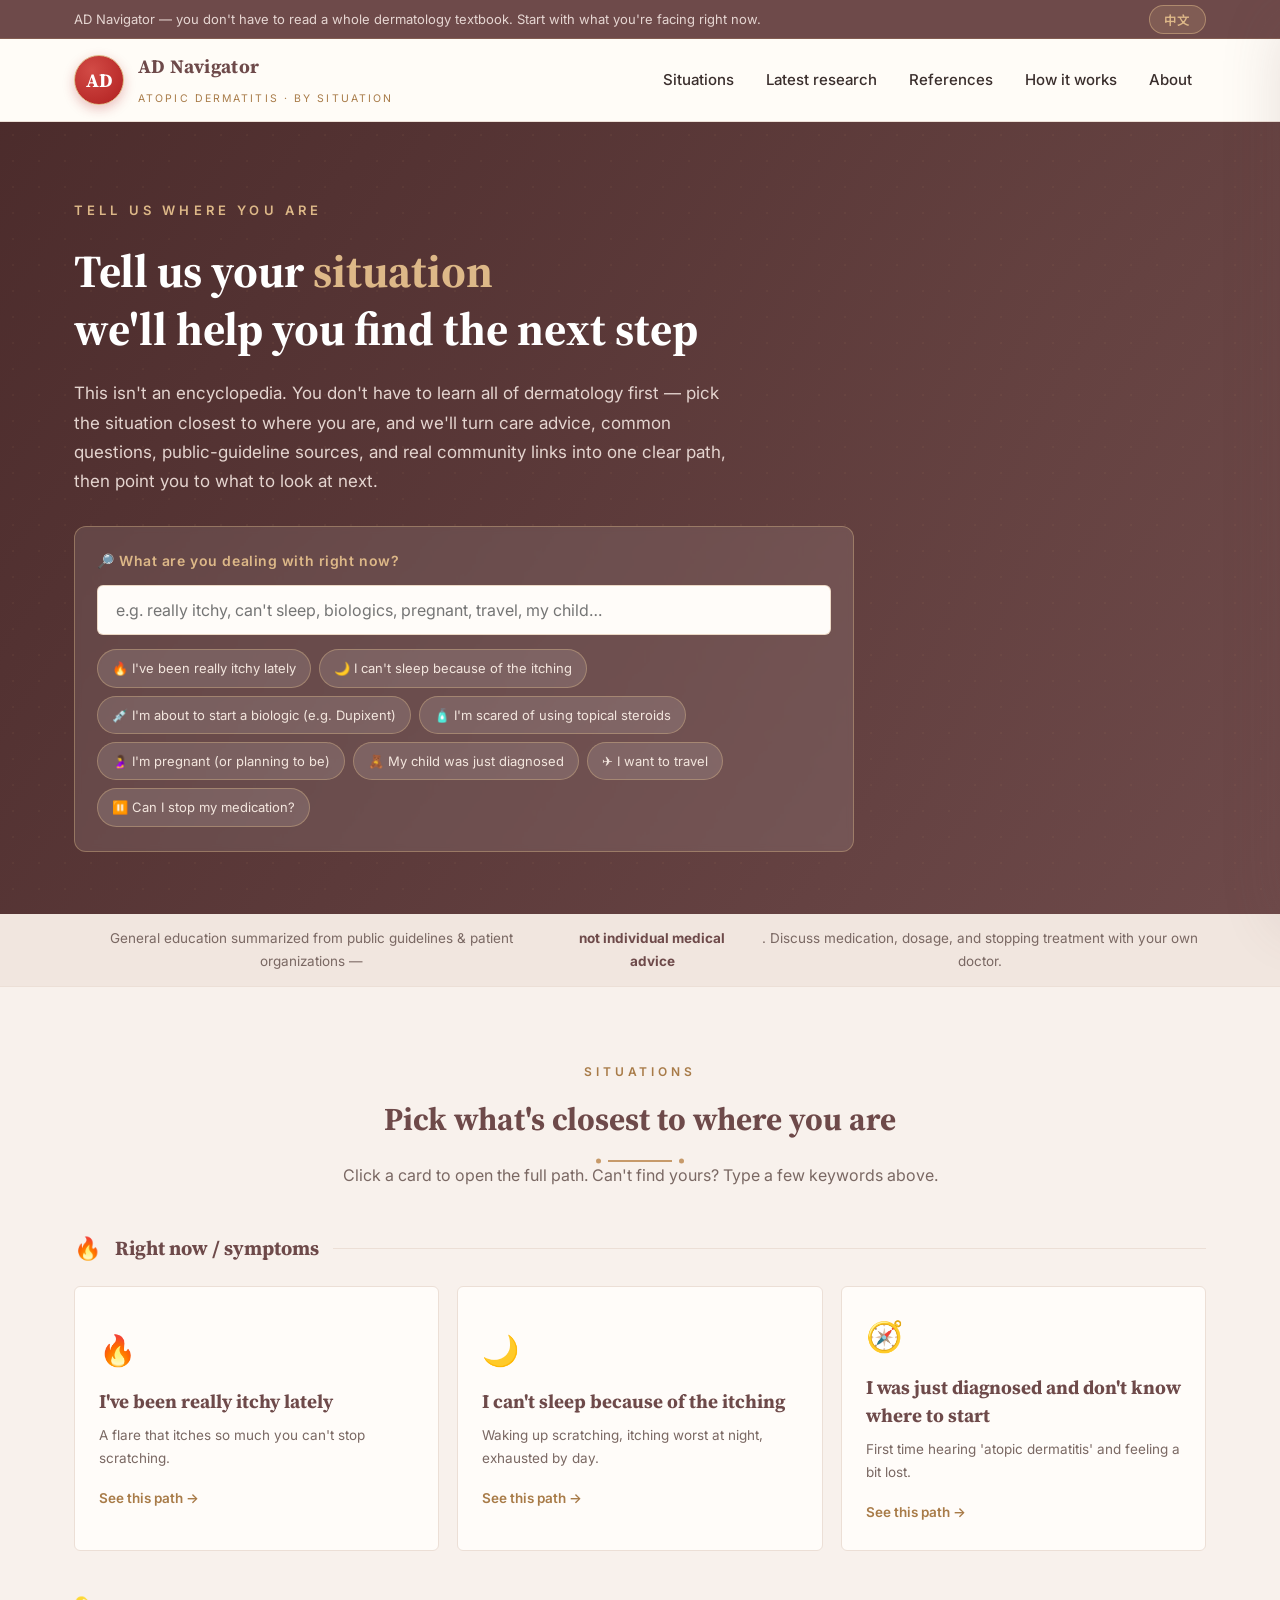
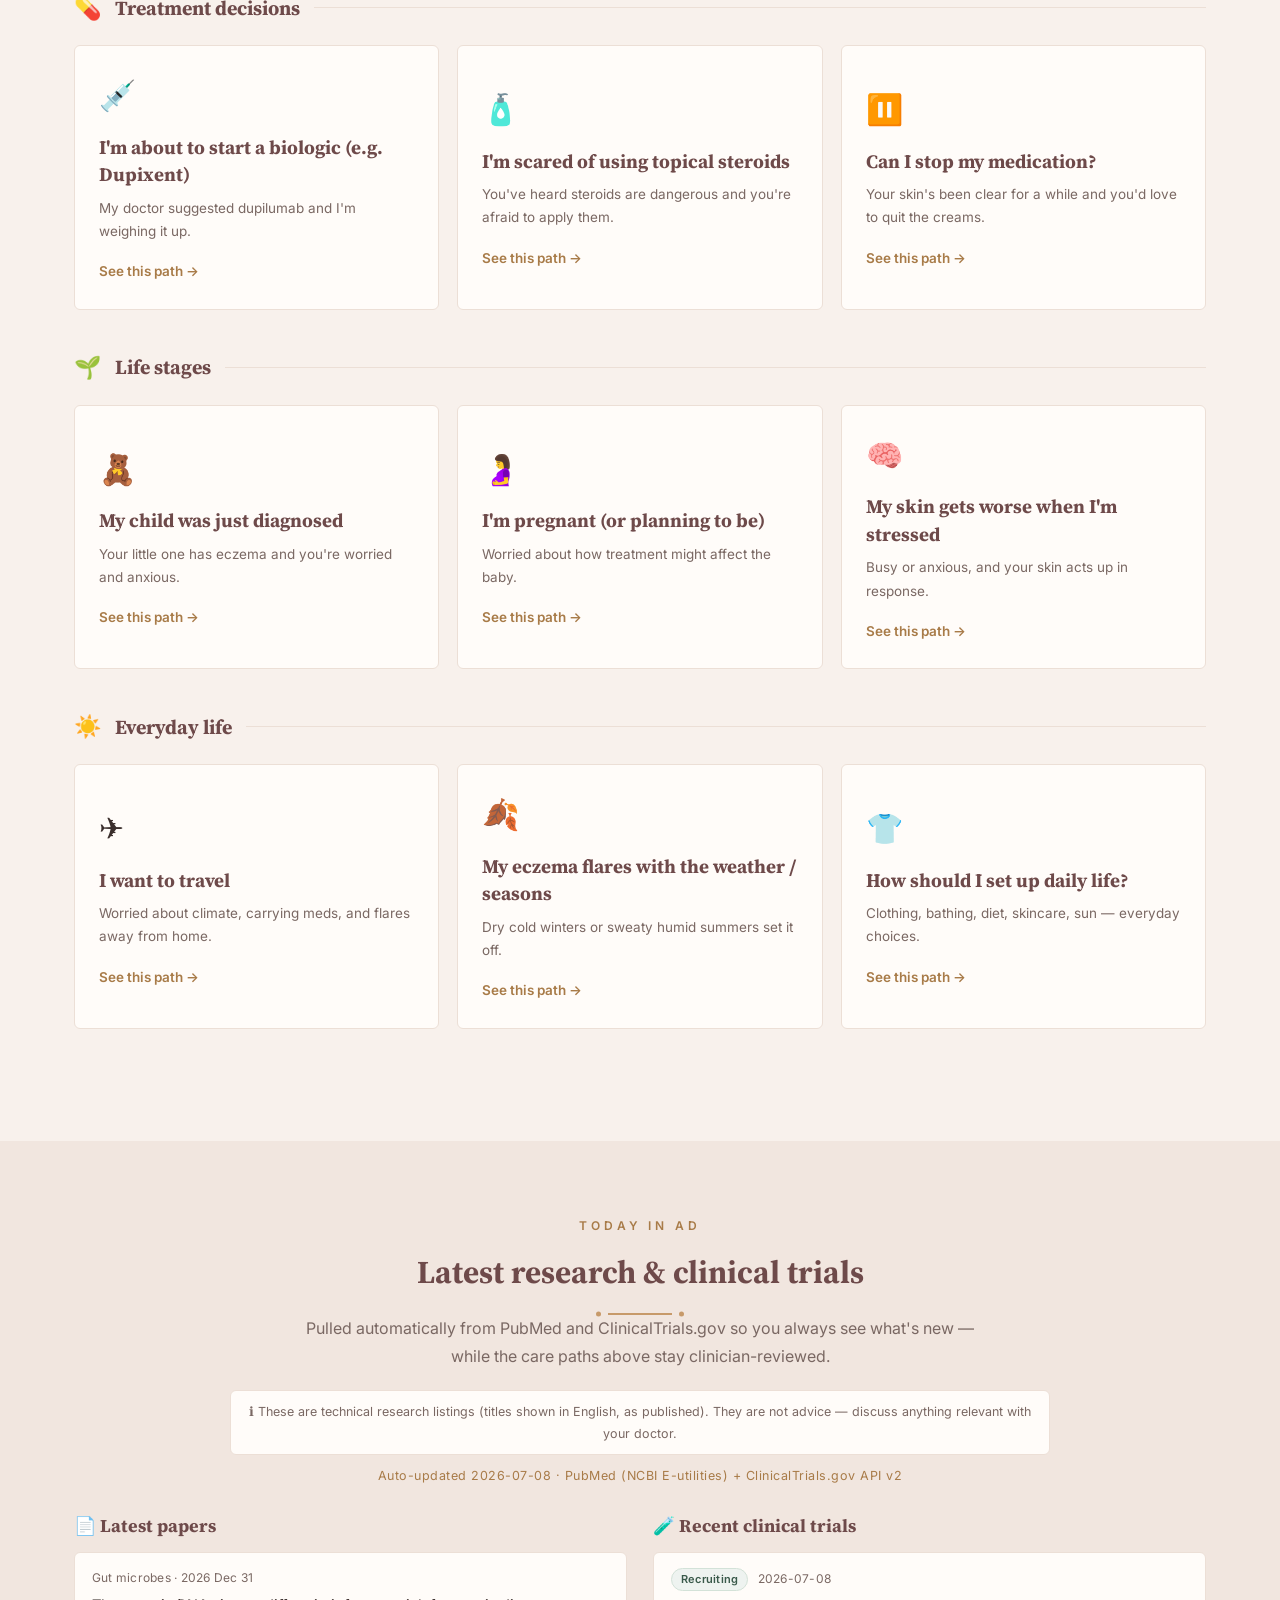
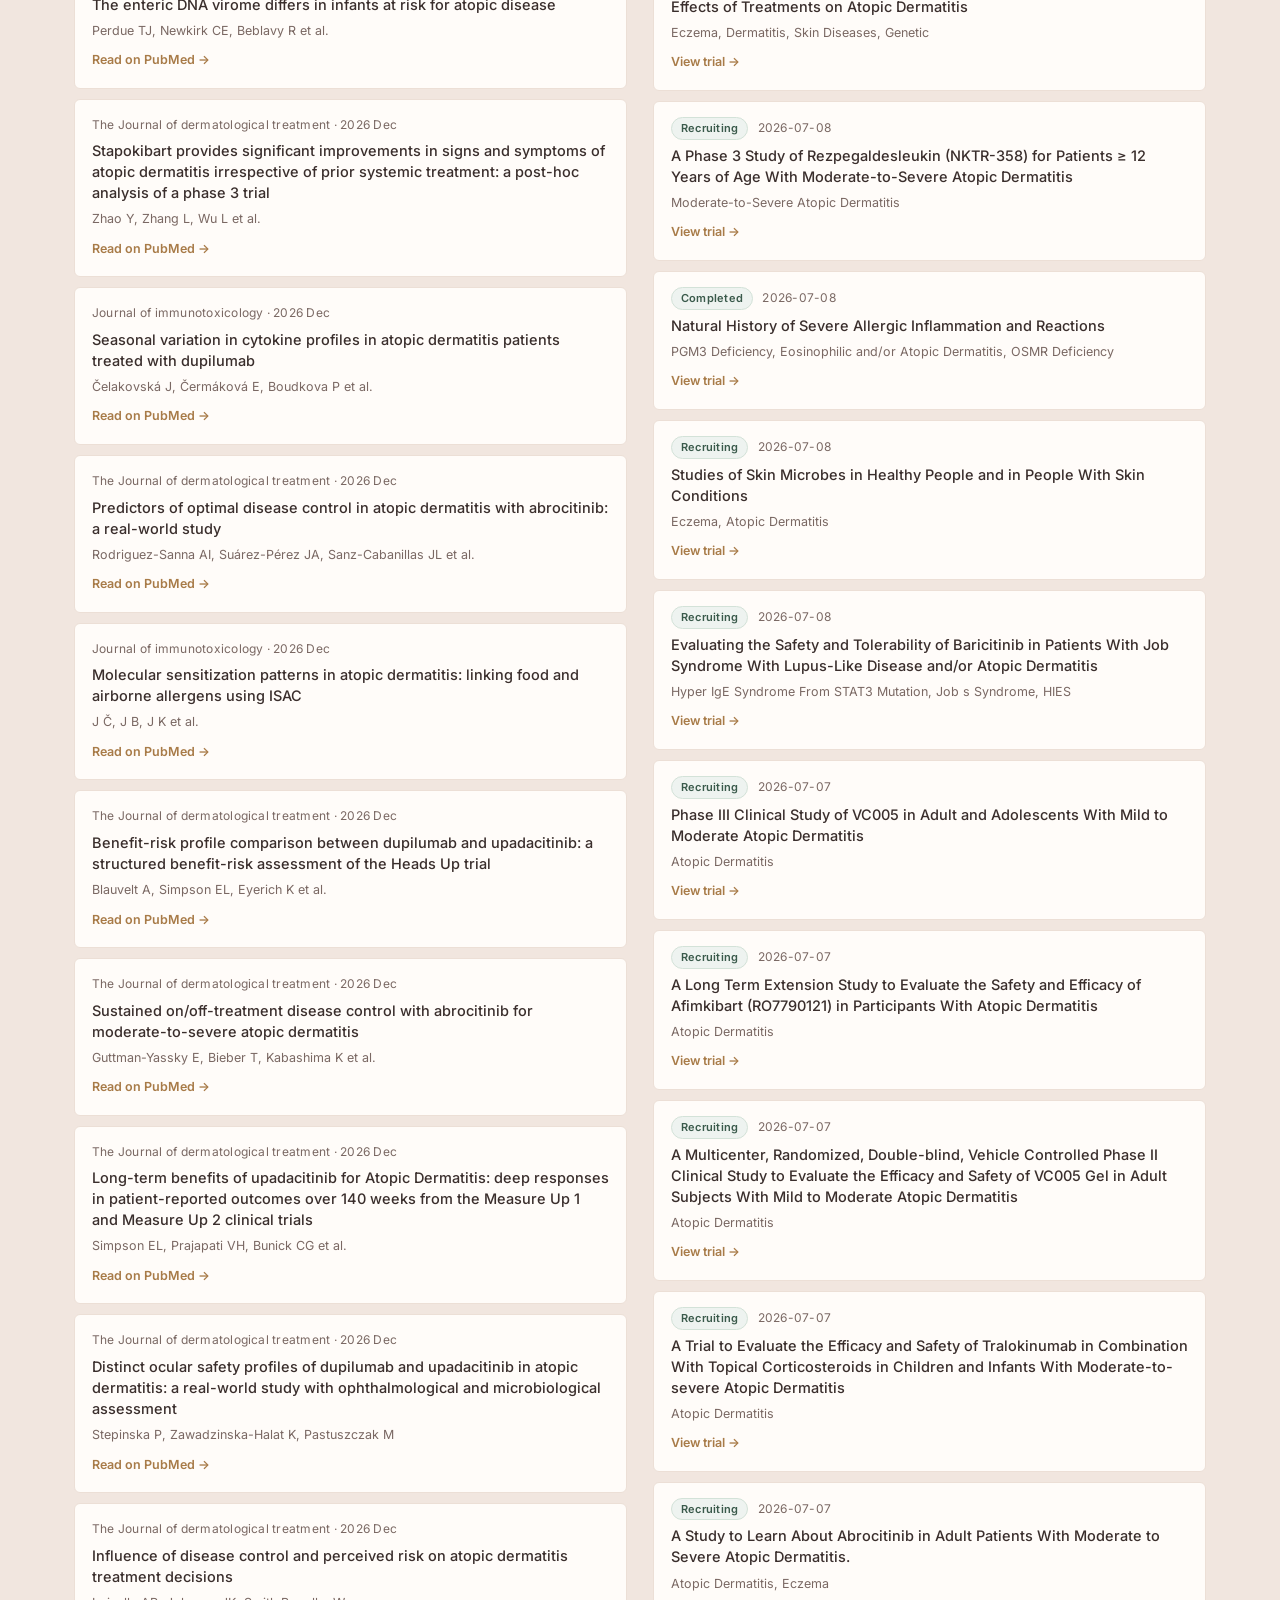
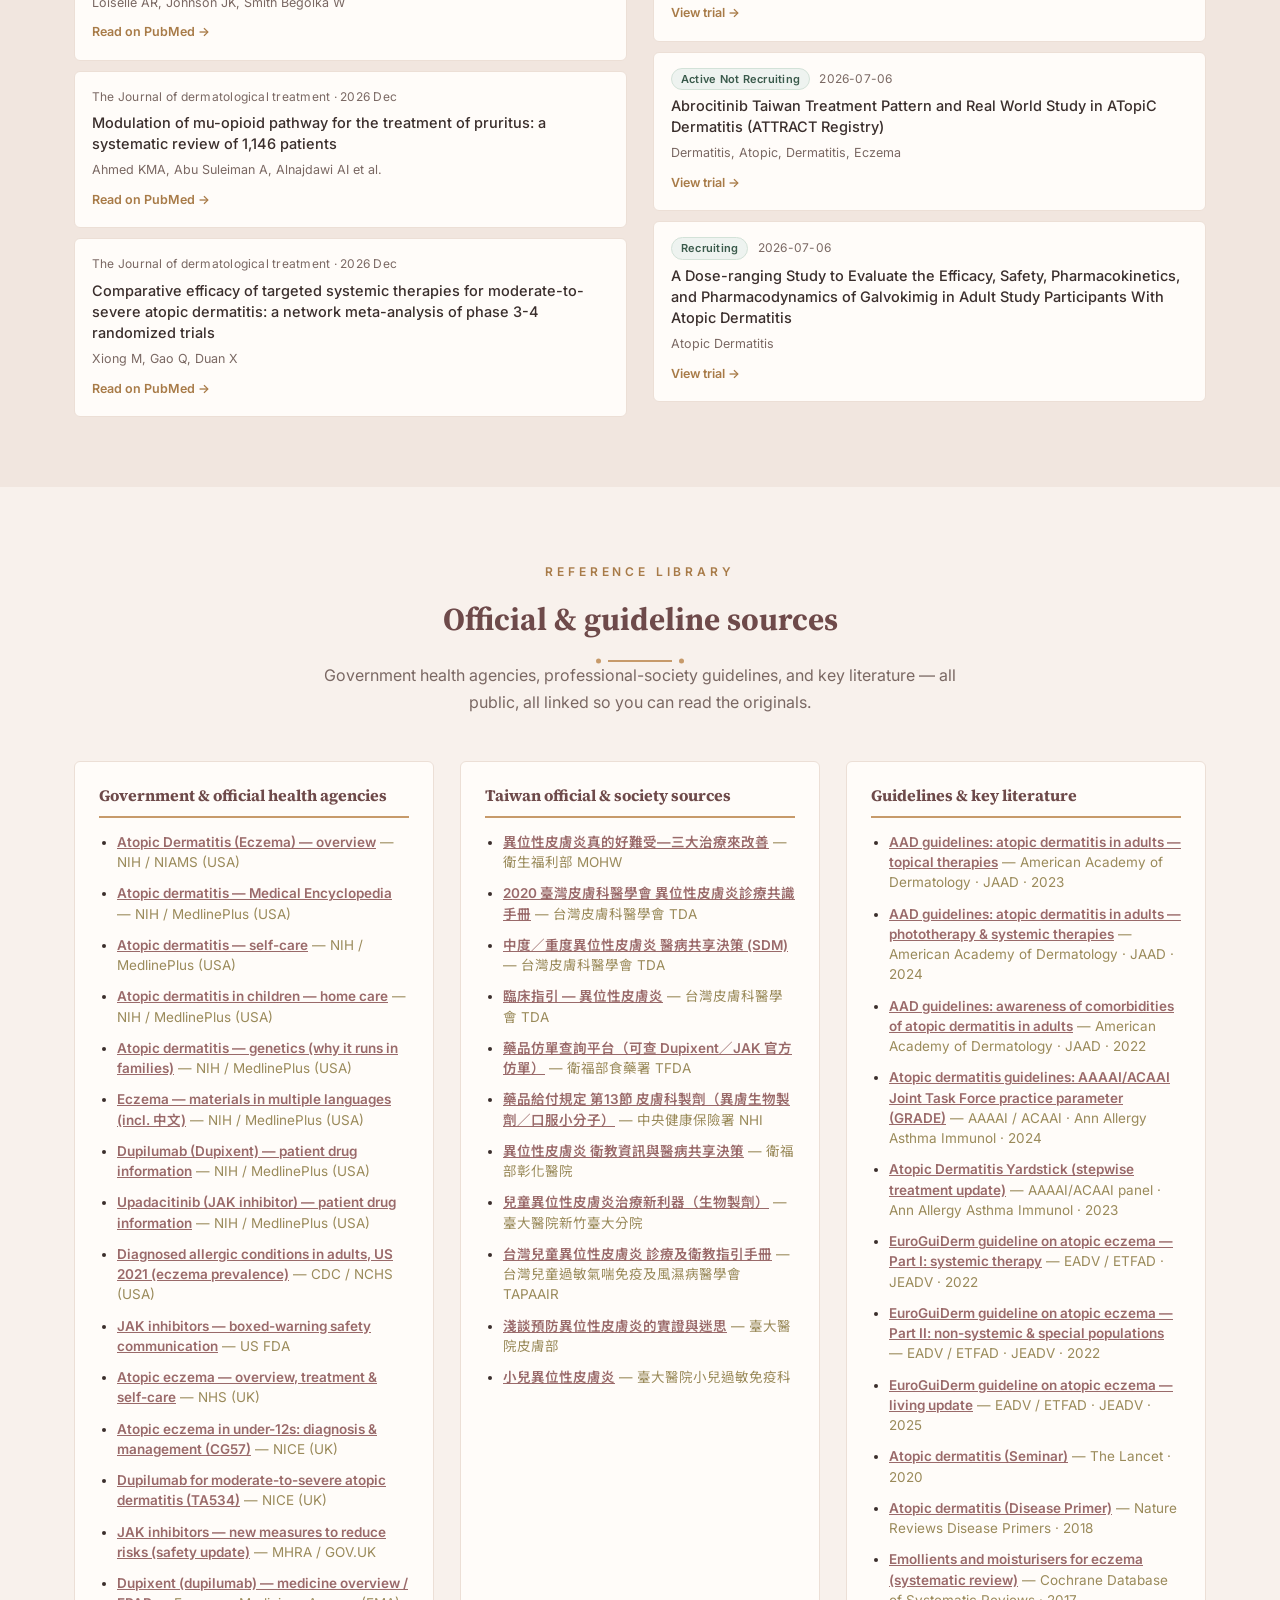
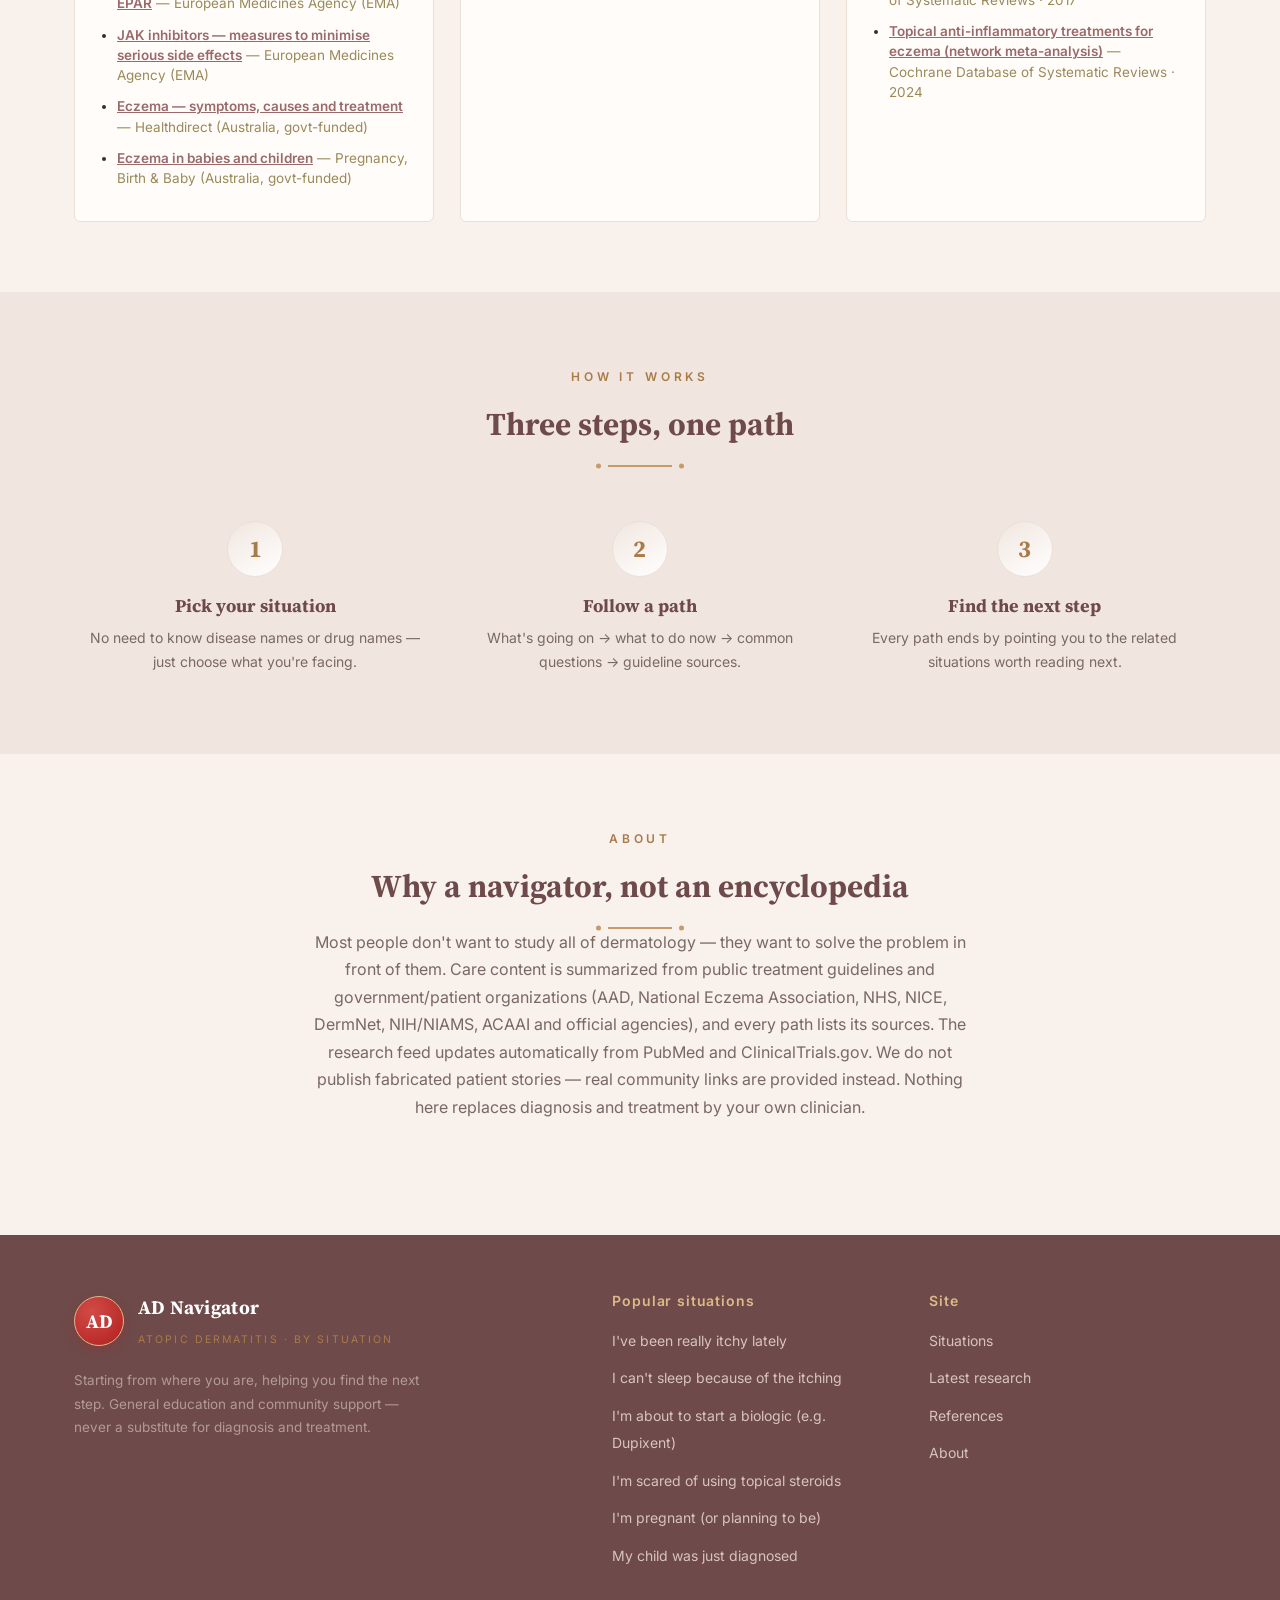
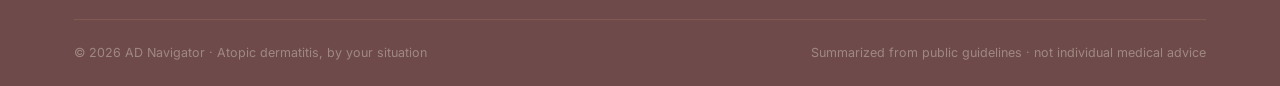
==== index.html @ dd3998ff "Add EN/中文 toggle, plain-language takeaways, real community links, and a 41-source reference library " ====
<!DOCTYPE html>
<html lang="en">
<head>
<meta charset="UTF-8" />
<meta name="viewport" content="width=device-width, initial-scale=1.0" />
<title>AD Navigator — Atopic Dermatitis, by your situation</title>
<meta name="description" content="Not an encyclopedia — a navigator. Pick your situation with eczema (atopic dermatitis) and get one clear, sourced path, in English or 繁體中文, plus a live feed of the latest research and official sources." />
<meta property="og:title" content="AD Navigator — Atopic Dermatitis, by your situation" />
<meta property="og:description" content="Pick where you are with eczema and get a clear, sourced path (EN / 中文) — plus live research and official government/guideline references." />
<meta property="og:type" content="website" />
<link rel="preconnect" href="https://fonts.googleapis.com">
<link rel="preconnect" href="https://fonts.gstatic.com" crossorigin>
<link href="https://fonts.googleapis.com/css2?family=Inter:wght@400;500;600;700&family=Noto+Sans+TC:wght@400;500;700&family=Source+Serif+4:opsz,wght@8..60,600;8..60,700&display=swap" rel="stylesheet">
<link rel="stylesheet" href="assets/styles.css" />
</head>
<body>

<!-- topbar -->
<div class="topbar">
  <div class="wrap">
    <div data-i18n="topbar">AD Navigator</div>
    <div><button id="langBtn" class="lang-btn">中文</button></div>
  </div>
</div>

<!-- header -->
<header class="site-header">
  <div class="wrap nav">
    <div class="brand js-home">
      <span class="mark">AD</span>
      <span class="brand-text"><strong>AD Navigator</strong><span data-i18n="tagline">Atopic Dermatitis · by situation</span></span>
    </div>
    <nav class="nav-links">
      <a href="#scenarios" data-i18n="nav_scen">Situations</a>
      <a href="#latest" data-i18n="nav_latest">Latest research</a>
      <a href="#references" data-i18n="nav_refs">References</a>
      <a href="#how" data-i18n="nav_how">How it works</a>
      <a href="#about" data-i18n="nav_about">About</a>
    </nav>
  </div>
</header>

<!-- hero + finder -->
<section class="hero">
  <div class="wrap">
    <div class="hero-inner">
      <span class="eyebrow" data-i18n="hero_eyebrow">Tell us where you are</span>
      <h1 data-i18n-html="hero_h1">Tell us your <span class="accent">situation</span></h1>
      <p data-i18n="hero_p">This isn't an encyclopedia.</p>
      <div class="finder">
        <label data-i18n="finder_label">🔎 What are you dealing with right now?</label>
        <input id="scnSearch" type="text" placeholder="" autocomplete="off" />
        <div class="quick" id="quickChips"></div>
      </div>
    </div>
  </div>
</section>

<!-- disclaimer -->
<div class="disclaimer-bar">
  <div class="wrap" data-i18n-html="disclaimer">⚕️ General education — not individual medical advice.</div>
</div>

<!-- scenarios -->
<section id="scenarios" class="section">
  <div class="wrap">
    <div class="section-head">
      <span class="eyebrow" data-i18n="scen_eyebrow">Situations</span>
      <h2 data-i18n="scen_h2">Pick what's closest to where you are</h2>
      <div class="gold-rule"></div>
      <p data-i18n="scen_p">Click a card to open the full path.</p>
    </div>
    <div id="scnContainer"></div>
    <div class="no-result" id="noResult" data-i18n="no_result">No matching situation.</div>
  </div>
</section>

<!-- latest research -->
<section id="latest" class="section section--alt">
  <div class="wrap">
    <div class="section-head">
      <span class="eyebrow" data-i18n="latest_eye">Today in AD</span>
      <h2 data-i18n="latest_h2">Latest research &amp; clinical trials</h2>
      <div class="gold-rule"></div>
      <p data-i18n="latest_p">Pulled automatically from PubMed and ClinicalTrials.gov.</p>
    </div>
    <div class="res-note" id="researchNote"></div>
    <div class="res-stamp" id="researchStamp"></div>
    <div class="res-grid" id="researchFeed"></div>
  </div>
</section>

<!-- references -->
<section id="references" class="section">
  <div class="wrap">
    <div class="section-head">
      <span class="eyebrow" data-i18n="refs_eye">Reference library</span>
      <h2 data-i18n="refs_h2">Official &amp; guideline sources</h2>
      <div class="gold-rule"></div>
      <p data-i18n="refs_p">Government health agencies, professional-society guidelines, and key literature.</p>
    </div>
    <div class="ref-grid" id="refsList"></div>
  </div>
</section>

<!-- how it works -->
<section id="how" class="section section--alt">
  <div class="wrap">
    <div class="section-head">
      <span class="eyebrow" data-i18n="how_eye">How it works</span>
      <h2 data-i18n="how_h2">Three steps, one path</h2>
      <div class="gold-rule"></div>
    </div>
    <div class="how-grid">
      <div class="how-card reveal"><div class="hn">1</div><h4 data-i18n="how_1t">Pick your situation</h4><p data-i18n="how_1p"></p></div>
      <div class="how-card reveal"><div class="hn">2</div><h4 data-i18n="how_2t">Follow a path</h4><p data-i18n="how_2p"></p></div>
      <div class="how-card reveal"><div class="hn">3</div><h4 data-i18n="how_3t">Find the next step</h4><p data-i18n="how_3p"></p></div>
    </div>
  </div>
</section>

<!-- about -->
<section id="about" class="section">
  <div class="wrap">
    <div class="section-head">
      <span class="eyebrow" data-i18n="about_eye">About</span>
      <h2 data-i18n="about_h2">Why a navigator, not an encyclopedia</h2>
      <div class="gold-rule"></div>
      <p data-i18n="about_p"></p>
    </div>
  </div>
</section>

<!-- path panel -->
<div class="path-overlay" id="pathOverlay"></div>
<aside class="path-panel" id="pathPanel" aria-hidden="true"></aside>

<!-- footer -->
<footer class="site-footer">
  <div class="wrap">
    <div class="footer-top">
      <div class="footer-brand">
        <div class="brand js-home">
          <span class="mark">AD</span>
          <span class="brand-text"><strong>AD Navigator</strong><span data-i18n="tagline">Atopic Dermatitis · by situation</span></span>
        </div>
        <p data-i18n="foot_tag">Starting from where you are.</p>
      </div>
      <div class="footer-col">
        <h4 data-i18n="foot_popular">Popular situations</h4>
        <ul id="footerScn"></ul>
      </div>
      <div class="footer-col">
        <h4 data-i18n="foot_site">Site</h4>
        <ul>
          <li><a href="#scenarios" data-i18n="nav_scen">Situations</a></li>
          <li><a href="#latest" data-i18n="nav_latest">Latest research</a></li>
          <li><a href="#references" data-i18n="nav_refs">References</a></li>
          <li><a href="#about" data-i18n="nav_about">About</a></li>
        </ul>
      </div>
    </div>
    <div class="footer-bottom">
      <span data-i18n="foot_copy">© 2026 AD Navigator</span>
      <span data-i18n="foot_note">Summarized from public guidelines · not individual medical advice</span>
    </div>
  </div>
</footer>

<script src="data/content.js"></script>
<script src="data/research.js"></script>
<script src="data/references.js"></script>
<script src="assets/app.js"></script>
</body>
</html>
---- assets/styles.css ----
/* ============================================================
   AD Navigator — styles
   Design language carried over from "AD Journey":
   nude-rose palette — cream #f8f1ec + mauve-brown #6e4a4a + rose-gold #c79a6a
   ============================================================ */
:root{
  --pine:#6e4a4a; --pine-2:#815757; --pine-soft:#9a6a6a;
  --brass:#c79a6a; --brass-soft:#ddb888; --brass-deep:#a87b48;
  --clay:#b98a8a;
  --cream:#f8f1ec; --cream-2:#f1e6df; --paper:#fffcf9;
  --ink:#3a2e2c; --ink-soft:#7a6863;
  --line:#ecdfd6; --line-dark:rgba(199,154,106,.36);
  --serif:"Source Serif 4","Noto Serif TC",Georgia,"Times New Roman",serif;
  --sans:"Inter","Noto Sans TC",system-ui,-apple-system,"Segoe UI",sans-serif;
  --shadow:0 2px 10px rgba(110,74,74,.05),0 14px 36px rgba(110,74,74,.08);
  --shadow-lg:0 22px 56px rgba(110,74,74,.16);
  --radius:6px; --wrap:1180px;
}
*{box-sizing:border-box;}
html{scroll-behavior:smooth;}
body{margin:0;font-family:var(--sans);color:var(--ink);background:var(--cream);line-height:1.72;font-size:16px;-webkit-font-smoothing:antialiased;}
h1,h2,h3,h4{font-family:var(--serif);color:var(--pine);font-weight:700;line-height:1.4;}
a{color:var(--pine-soft);text-decoration:none;transition:color .2s;}
a:hover{color:var(--brass-deep);}
.wrap{max-width:var(--wrap);margin:0 auto;padding:0 24px;}
.muted{color:var(--ink-soft);}

/* buttons */
.btn{display:inline-flex;align-items:center;gap:8px;font-family:var(--sans);font-weight:600;font-size:15px;padding:12px 26px;border-radius:var(--radius);cursor:pointer;border:1px solid transparent;transition:all .22s;letter-spacing:.01em;}
.btn--gold{background:var(--brass);color:#fff;}
.btn--gold:hover{background:var(--brass-soft);color:var(--pine);transform:translateY(-2px);box-shadow:0 8px 20px rgba(176,138,79,.28);}
.btn--outline{background:transparent;border-color:var(--brass);color:var(--brass-deep);}
.btn--outline:hover{background:rgba(176,138,79,.14);}

/* section heads */
.gold-rule{width:64px;height:2px;background:var(--brass);margin:18px auto 0;position:relative;}
.gold-rule::before,.gold-rule::after{content:"";position:absolute;top:50%;width:5px;height:5px;background:var(--brass);border-radius:50%;transform:translateY(-50%);}
.gold-rule::before{left:-12px;} .gold-rule::after{right:-12px;}

/* topbar */
.topbar{background:var(--pine);color:#e6d6d2;font-size:13px;border-bottom:1px solid rgba(199,154,106,.22);}
.topbar .wrap{display:flex;justify-content:space-between;align-items:center;height:38px;}
.topbar a{color:#e6d6d2;} .topbar a:hover{color:var(--brass-soft);}
.topbar .lang{color:var(--brass-soft);font-weight:600;letter-spacing:.05em;}

/* header */
.site-header{background:rgba(255,253,249,.9);backdrop-filter:saturate(140%) blur(8px);border-bottom:1px solid var(--line);position:sticky;top:0;z-index:100;}
.nav{display:flex;align-items:center;justify-content:space-between;height:82px;}
.brand{display:flex;align-items:center;gap:14px;cursor:pointer;}
.brand .mark{width:50px;height:50px;border-radius:50%;background:radial-gradient(circle at 35% 30%,#d24b46,#b01f1f);display:grid;place-items:center;color:#fff;font-family:var(--serif);font-weight:700;font-size:19px;border:1.5px solid var(--brass-soft);flex-shrink:0;box-shadow:0 4px 12px rgba(176,31,31,.28);}
.brand .brand-text strong{font-family:var(--serif);font-size:19px;color:var(--pine);display:block;letter-spacing:.02em;}
.brand .brand-text span{font-size:10.5px;letter-spacing:.2em;color:var(--brass-deep);text-transform:uppercase;}
.nav-links{display:flex;gap:4px;align-items:center;}
.nav-links a{padding:10px 14px;font-size:15px;font-weight:500;color:var(--ink);border-radius:var(--radius);}
.nav-links a:hover{color:var(--brass-deep);}

/* hero */
.hero{position:relative;color:#eef3ef;overflow:hidden;background:linear-gradient(125deg,rgba(74,42,42,.95),rgba(110,74,74,.86)),radial-gradient(circle at 80% 18%,rgba(199,154,106,.24),transparent 46%),var(--pine);}
.hero::after{content:"";position:absolute;inset:0;background-image:radial-gradient(rgba(199,154,106,.13) 1px,transparent 1.4px);background-size:26px 26px;opacity:.5;}
.hero .wrap{position:relative;z-index:2;padding:74px 24px 62px;}
.hero-inner{max-width:780px;}
.hero .eyebrow{color:var(--brass-soft);letter-spacing:.32em;font-size:13px;font-weight:600;text-transform:uppercase;}
.hero h1{color:#fff;font-size:46px;line-height:1.28;margin:18px 0 20px;}
.hero h1 .accent{color:var(--brass-soft);}
.hero p{font-size:17px;color:#e4d4cf;max-width:660px;margin:0 0 30px;}

.finder{background:rgba(255,253,249,.1);border:1px solid rgba(221,184,136,.4);border-radius:12px;padding:22px 22px 24px;backdrop-filter:blur(3px);}
.finder label{display:block;font-size:14px;color:var(--brass-soft);font-weight:600;letter-spacing:.04em;margin-bottom:12px;}
.finder input{width:100%;font-family:var(--sans);font-size:16px;padding:14px 18px;border-radius:var(--radius);border:1px solid var(--line-dark);background:var(--paper);color:var(--ink);}
.finder input:focus{outline:none;border-color:var(--brass);box-shadow:0 0 0 3px rgba(199,154,106,.25);}
.finder .quick{display:flex;flex-wrap:wrap;gap:8px;margin-top:14px;}
.quick-chip{font-size:13px;padding:7px 14px;border-radius:20px;background:rgba(255,253,249,.12);border:1px solid rgba(221,184,136,.4);color:#f3e6de;cursor:pointer;transition:all .2s;}
.quick-chip:hover{background:var(--brass);color:#fff;border-color:var(--brass);transform:translateY(-1px);}

/* language toggle */
.lang-btn{background:rgba(221,184,136,.16);border:1px solid rgba(221,184,136,.5);color:var(--brass-soft);font-family:var(--sans);font-weight:600;font-size:12.5px;letter-spacing:.06em;padding:4px 14px;border-radius:20px;cursor:pointer;transition:all .2s;}
.lang-btn:hover{background:var(--brass);color:#fff;border-color:var(--brass);}

/* disclaimer bar */
.disclaimer-bar{background:var(--cream-2);border-bottom:1px solid var(--line);}
.disclaimer-bar .wrap{display:flex;gap:12px;align-items:center;justify-content:center;padding:13px 24px;font-size:13.5px;color:var(--ink-soft);text-align:center;}
.disclaimer-bar b{color:var(--pine);}

/* sections */
.section{padding:70px 0;}
.section--alt{background:var(--cream-2);}
.section-head{text-align:center;margin-bottom:44px;}
.section-head .eyebrow{font-family:var(--sans);letter-spacing:.32em;font-size:12px;font-weight:600;color:var(--brass-deep);text-transform:uppercase;display:inline-block;margin-bottom:14px;}
.section-head h2{font-size:32px;margin:0 0 14px;}
.section-head p{color:var(--ink-soft);max-width:680px;margin:0 auto;}

/* scenario groups */
.group{margin-bottom:42px;}
.group-title{display:flex;align-items:center;gap:14px;margin:0 0 22px;font-family:var(--serif);font-size:20px;color:var(--pine);}
.group-title::after{content:"";flex:1;height:1px;background:var(--line);}
.group-title .g-ic{font-size:22px;}
.scn-grid{display:grid;grid-template-columns:repeat(3,1fr);gap:18px;}
.scn-card{background:var(--paper);border:1px solid var(--line);border-radius:var(--radius);padding:24px;transition:all .25s;position:relative;overflow:hidden;cursor:pointer;text-align:left;font:inherit;color:inherit;width:100%;}
.scn-card::before{content:"";position:absolute;top:0;left:0;right:0;height:3px;background:var(--brass);transform:scaleX(0);transform-origin:left;transition:transform .3s;}
.scn-card:hover{transform:translateY(-5px);box-shadow:var(--shadow);border-color:var(--line-dark);}
.scn-card:hover::before{transform:scaleX(1);}
.scn-card .ic{font-size:30px;margin-bottom:12px;display:block;}
.scn-card h3{font-size:19px;margin:0 0 8px;line-height:1.45;}
.scn-card p{font-size:13.5px;color:var(--ink-soft);margin:0 0 14px;}
.scn-card .go{font-size:13.5px;font-weight:600;color:var(--brass-deep);}
.scn-card .go::after{content:" →";transition:margin .2s;}
.scn-card:hover .go::after{margin-left:4px;}
.no-result{text-align:center;color:var(--ink-soft);padding:30px;display:none;}

/* research feed */
.res-note{max-width:820px;margin:-24px auto 8px;text-align:center;font-size:12.5px;color:var(--ink-soft);background:var(--paper);border:1px solid var(--line);border-radius:var(--radius);padding:10px 16px;}
.res-stamp{text-align:center;font-size:12.5px;color:var(--brass-deep);letter-spacing:.04em;margin:10px 0 26px;}

/* reference library */
.ref-grid{display:grid;grid-template-columns:repeat(3,1fr);gap:26px;}
.ref-col{background:var(--paper);border:1px solid var(--line);border-radius:var(--radius);padding:22px 24px;}
.ref-col-title{font-size:16px;margin:0 0 14px;padding-bottom:10px;border-bottom:2px solid var(--brass);}
.ref-col .src-list{padding-left:18px;margin:0;}
.ref-col .src-list li{margin-bottom:11px;font-size:13.5px;line-height:1.5;}
.ref-col .src-list a{color:var(--pine-soft);font-weight:600;}
.ref-col .src-list a:hover{color:var(--brass-deep);}
.res-grid{display:grid;grid-template-columns:1fr 1fr;gap:26px;}
.res-col-title{font-size:18px;margin:0 0 14px;}
.res-list{display:flex;flex-direction:column;gap:10px;}
.res-card{display:block;background:var(--paper);border:1px solid var(--line);border-radius:var(--radius);padding:15px 17px;transition:all .2s;}
.res-card:hover{border-color:var(--brass);box-shadow:var(--shadow);transform:translateY(-2px);}
.res-meta{font-size:12px;color:var(--ink-soft);letter-spacing:.02em;margin-bottom:5px;}
.res-badge{display:inline-block;background:#eef3f0;color:#3a5a4b;border:1px solid #d3e2d8;border-radius:12px;padding:1px 9px;font-size:11px;font-weight:600;margin-right:6px;}
.res-title{font-size:14.5px;color:var(--ink);font-weight:500;line-height:1.45;}
.res-card:hover .res-title{color:var(--pine);}
.res-auth{font-size:12.5px;color:var(--ink-soft);margin-top:5px;}
.res-go{display:inline-block;margin-top:8px;font-size:12.5px;font-weight:600;color:var(--brass-deep);}

/* how it works */
.how-grid{display:grid;grid-template-columns:repeat(3,1fr);gap:22px;}
.how-card{text-align:center;padding:10px;}
.how-card .hn{width:56px;height:56px;margin:0 auto 16px;border-radius:50%;background:linear-gradient(150deg,var(--cream-2),#fff);border:1px solid var(--line);display:grid;place-items:center;font-family:var(--serif);font-size:24px;color:var(--brass-deep);font-weight:700;}
.how-card h4{font-size:18px;margin:0 0 8px;}
.how-card p{font-size:14px;color:var(--ink-soft);margin:0;}

/* path panel */
.path-overlay{position:fixed;inset:0;background:rgba(58,46,44,.55);backdrop-filter:blur(3px);z-index:200;display:none;opacity:0;transition:opacity .25s;}
.path-overlay.open{display:block;opacity:1;}
.path-panel{position:fixed;top:0;right:0;bottom:0;width:min(680px,100%);background:var(--cream);z-index:210;transform:translateX(100%);transition:transform .32s cubic-bezier(.4,0,.2,1);overflow-y:auto;box-shadow:var(--shadow-lg);}
.path-panel.open{transform:none;}
.path-head{position:sticky;top:0;background:linear-gradient(120deg,var(--pine),var(--pine-2));color:#fff;padding:26px 34px 24px;z-index:5;}
.path-head .kicker{font-size:12px;letter-spacing:.22em;color:var(--brass-soft);text-transform:uppercase;font-weight:600;}
.path-head h2{color:#fff;font-size:26px;margin:8px 0 6px;line-height:1.34;}
.path-head .lead{color:#e4d4cf;font-size:14.5px;margin:0;}
.path-close{position:absolute;top:20px;right:24px;width:38px;height:38px;border-radius:50%;border:1px solid rgba(221,184,136,.5);background:rgba(255,255,255,.08);color:#fff;font-size:19px;cursor:pointer;display:grid;place-items:center;transition:all .2s;}
.path-close:hover{background:var(--brass);border-color:var(--brass);transform:rotate(90deg);}
.path-body{padding:28px 34px 60px;}
.path-foot{text-align:center;color:var(--ink-soft);font-size:13px;margin-top:24px;}

.pblock{margin-bottom:30px;}
.pblock .p-label{display:flex;align-items:center;gap:10px;font-family:var(--serif);font-size:19px;color:var(--pine);margin:0 0 14px;}
.pblock .p-label .num{width:28px;height:28px;border-radius:50%;background:var(--brass);color:#fff;font-family:var(--sans);font-size:14px;font-weight:700;display:grid;place-items:center;flex-shrink:0;}
.pblock .p-label .p-ic{font-size:20px;}

.plain-card{background:linear-gradient(120deg,#fbf3ea,#f3e3d2);border:1px solid var(--line-dark);border-radius:var(--radius);padding:18px 20px 18px;margin-bottom:26px;color:var(--pine);font-size:16px;font-weight:500;line-height:1.7;}
.plain-tag{display:block;font-family:var(--sans);font-size:11px;font-weight:700;letter-spacing:.14em;text-transform:uppercase;color:var(--brass-deep);margin-bottom:6px;}

.intro-card{background:var(--paper);border:1px solid var(--line);border-left:3px solid var(--brass);border-radius:var(--radius);padding:18px 20px;color:var(--ink-soft);font-size:15px;}
.step-list{list-style:none;margin:0;padding:0;counter-reset:st;}
.step-list li{position:relative;background:var(--paper);border:1px solid var(--line);border-radius:var(--radius);padding:16px 18px 16px 54px;margin-bottom:10px;font-size:14.5px;}
.step-list li::before{counter-increment:st;content:counter(st);position:absolute;left:16px;top:15px;width:26px;height:26px;border-radius:50%;background:var(--cream-2);color:var(--brass-deep);font-weight:700;font-size:13px;display:grid;place-items:center;border:1px solid var(--line-dark);}
.step-list li b{color:var(--pine);}

.faq-item{border:1px solid var(--line);border-radius:var(--radius);margin-bottom:10px;overflow:hidden;background:var(--paper);}
.faq-q{padding:15px 18px;font-weight:600;color:var(--pine);cursor:pointer;display:flex;justify-content:space-between;gap:12px;font-size:14.5px;}
.faq-q .tw{color:var(--brass);transition:transform .25s;flex-shrink:0;}
.faq-item.open .faq-q .tw{transform:rotate(45deg);}
.faq-a{max-height:0;overflow:hidden;transition:max-height .3s ease;color:var(--ink-soft);font-size:14px;}
.faq-item.open .faq-a{max-height:480px;}
.faq-a-inner{padding:0 18px 16px;}

.guide-card{background:#f3f0e8;border:1px solid #e6dfc4;border-radius:var(--radius);padding:16px 18px;font-size:13.5px;color:#6a5a2a;}
.src-list{margin:12px 0 0;padding-left:18px;}
.src-list li{margin-bottom:6px;font-size:13px;}
.src-list a{color:var(--brass-deep);font-weight:600;text-decoration:underline;}
.src-org{color:#9a8a5a;font-weight:400;}

.story-card{background:linear-gradient(150deg,var(--paper),var(--cream-2));border:1px solid var(--line);border-radius:var(--radius);padding:18px 20px;}
.story-by{display:flex;align-items:center;gap:12px;margin-bottom:10px;}
.story-by .av{width:42px;height:42px;border-radius:50%;background:linear-gradient(135deg,var(--pine-soft),var(--pine));color:var(--brass-soft);display:grid;place-items:center;font-family:var(--serif);font-size:18px;flex-shrink:0;}
.story-by b{display:block;font-size:14px;color:var(--pine);}
.story-by span{font-size:12.5px;color:var(--ink-soft);}
.story-card p{margin:0;font-size:14px;color:var(--ink-soft);font-style:italic;}
.story-note{display:block;margin-top:10px;font-size:11.5px;color:var(--ink-soft);font-style:normal;}

.flag-card{background:#fdeeec;border:1px solid #f3ccc6;border-radius:var(--radius);padding:16px 18px;font-size:14px;color:#9a3b30;}
.flag-card b{color:#b0281f;}
.flag-card ul{margin:8px 0 0;padding-left:20px;}
.flag-card li{margin-bottom:4px;}

.next-block{background:var(--pine);border-radius:var(--radius);padding:22px 24px;}
.next-block .p-label{color:#fff;}
.next-block .p-label .p-ic{color:var(--brass-soft);}
.next-chips{display:flex;flex-wrap:wrap;gap:10px;}
.next-chip{display:inline-flex;align-items:center;gap:8px;background:rgba(255,253,249,.1);border:1px solid rgba(221,184,136,.45);color:#f3e6de;padding:10px 16px;border-radius:24px;font-size:13.5px;cursor:pointer;transition:all .2s;font-family:var(--sans);}
.next-chip:hover{background:var(--brass);color:#fff;border-color:var(--brass);transform:translateY(-2px);}
.next-chip .nx-ic{font-size:16px;}

/* footer */
.site-footer{background:var(--pine);color:#d8c4bf;padding:56px 0 0;}
.footer-top{display:grid;grid-template-columns:1.8fr 1fr 1fr;gap:40px;padding-bottom:40px;border-bottom:1px solid rgba(199,154,106,.2);}
.footer-brand .brand .brand-text strong{color:#fff;}
.footer-brand p{font-size:13.5px;color:#b39a95;margin:18px 0 0;max-width:360px;}
.footer-col h4{color:var(--brass-soft);font-size:14px;letter-spacing:.06em;margin:0 0 16px;font-family:var(--sans);font-weight:600;}
.footer-col ul{list-style:none;padding:0;margin:0;}
.footer-col ul li{margin-bottom:10px;}
.footer-col ul li a,.footer-col ul li span{color:#d8c4bf;font-size:14px;cursor:pointer;}
.footer-col ul li a:hover,.footer-col ul li span:hover{color:var(--brass-soft);}
.footer-bottom{display:flex;justify-content:space-between;align-items:center;padding:22px 0;font-size:12.5px;color:#a08882;flex-wrap:wrap;gap:10px;}

/* reveal */
.reveal{opacity:0;transform:translateY(18px);transition:opacity .7s ease,transform .7s ease;}
.reveal.in{opacity:1;transform:none;}

/* responsive */
@media (max-width:980px){
  .scn-grid{grid-template-columns:repeat(2,1fr);}
  .how-grid{grid-template-columns:1fr;gap:30px;}
  .res-grid{grid-template-columns:1fr;}
  .footer-top{grid-template-columns:1fr 1fr;}
}
@media (max-width:680px){
  .hero h1{font-size:31px;}
  .scn-grid{grid-template-columns:1fr;}
  .nav-links{display:none;}
  .path-head,.path-body{padding-left:22px;padding-right:22px;}
  .footer-top{grid-template-columns:1fr;gap:28px;}
  .section{padding:50px 0;}
}
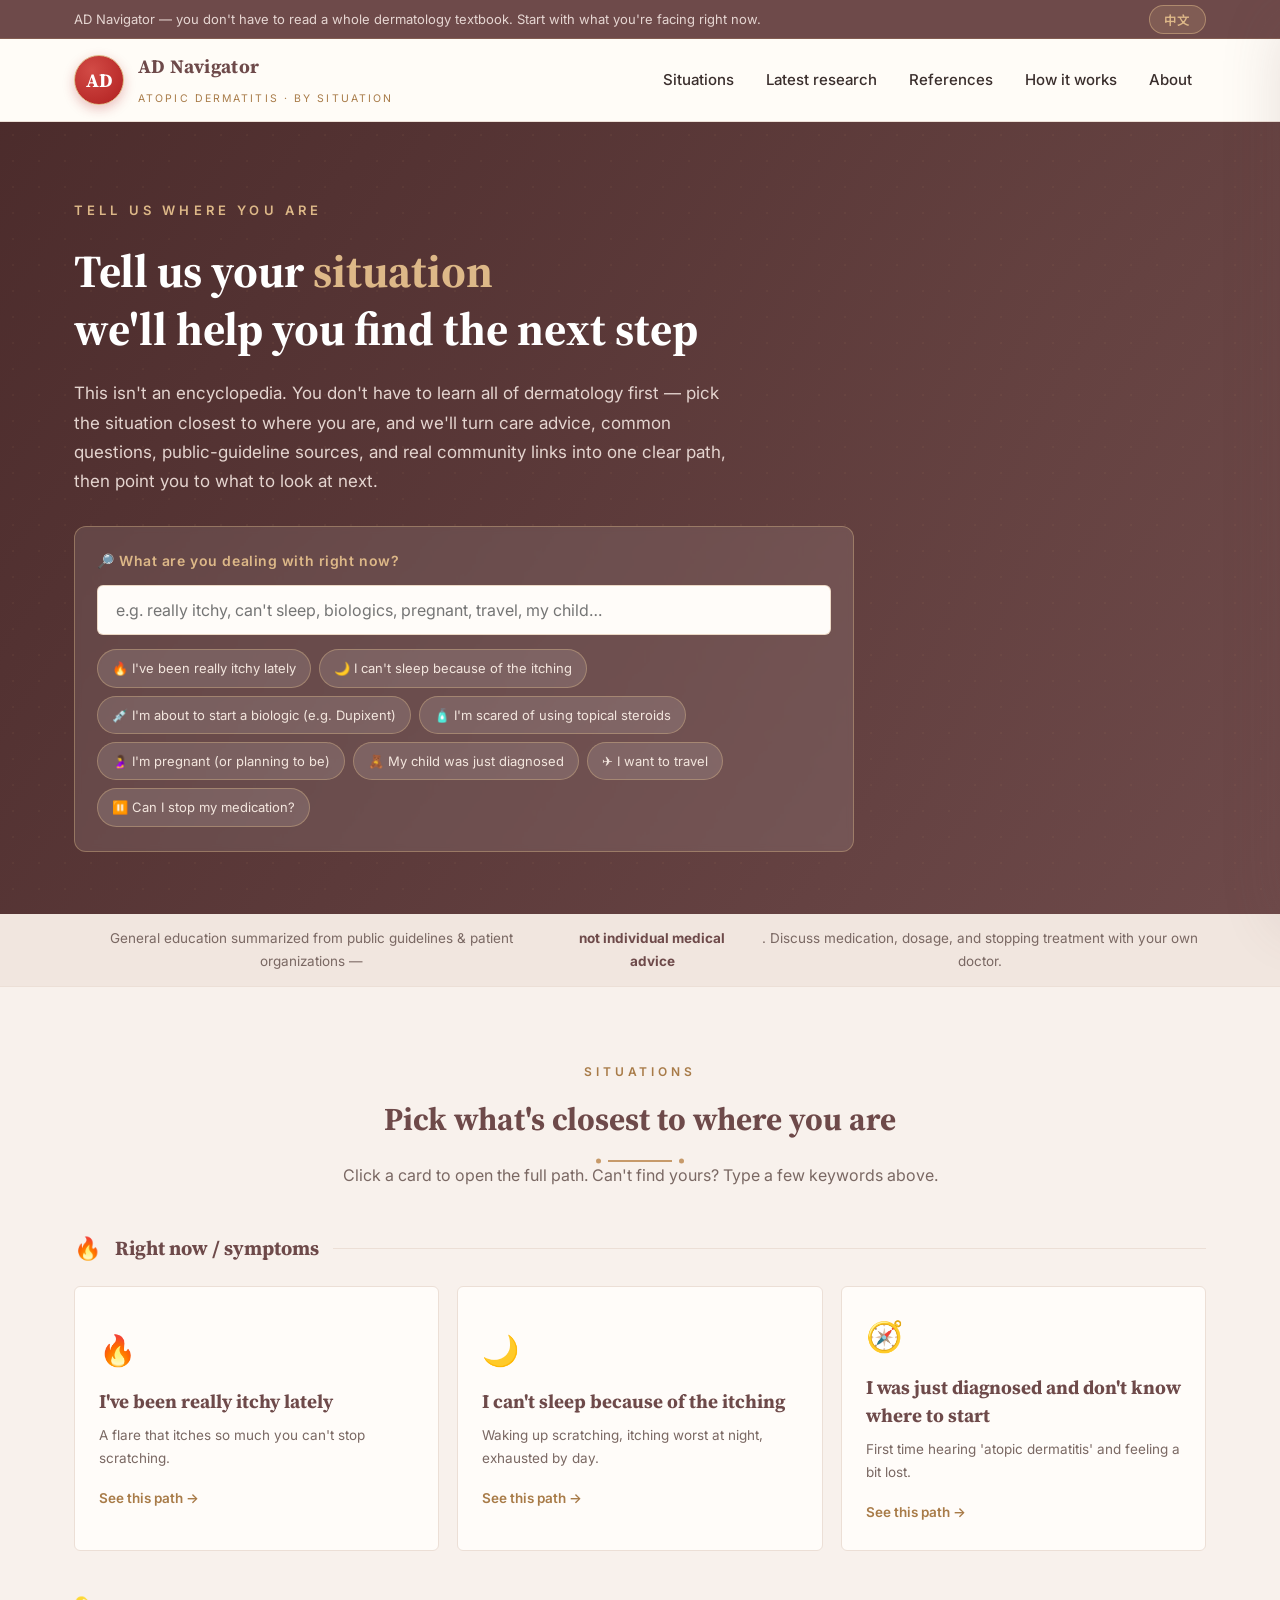
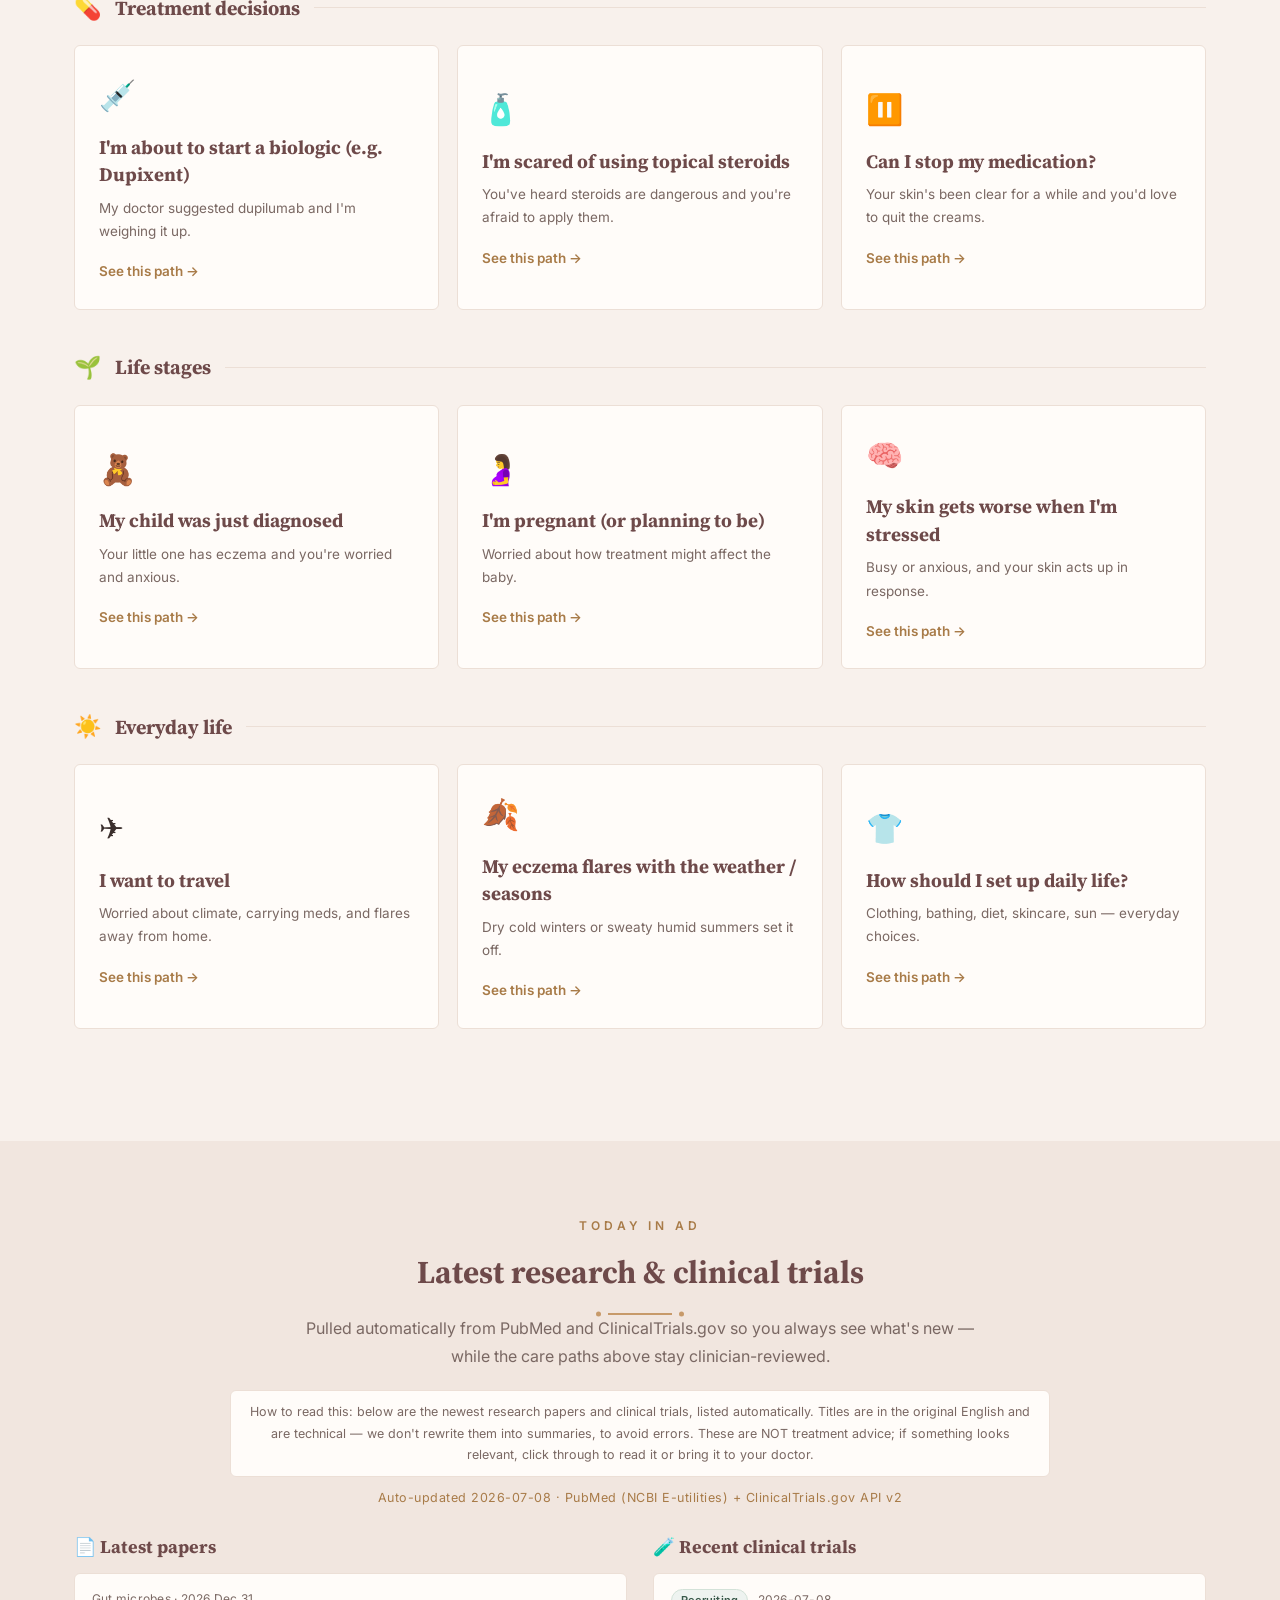
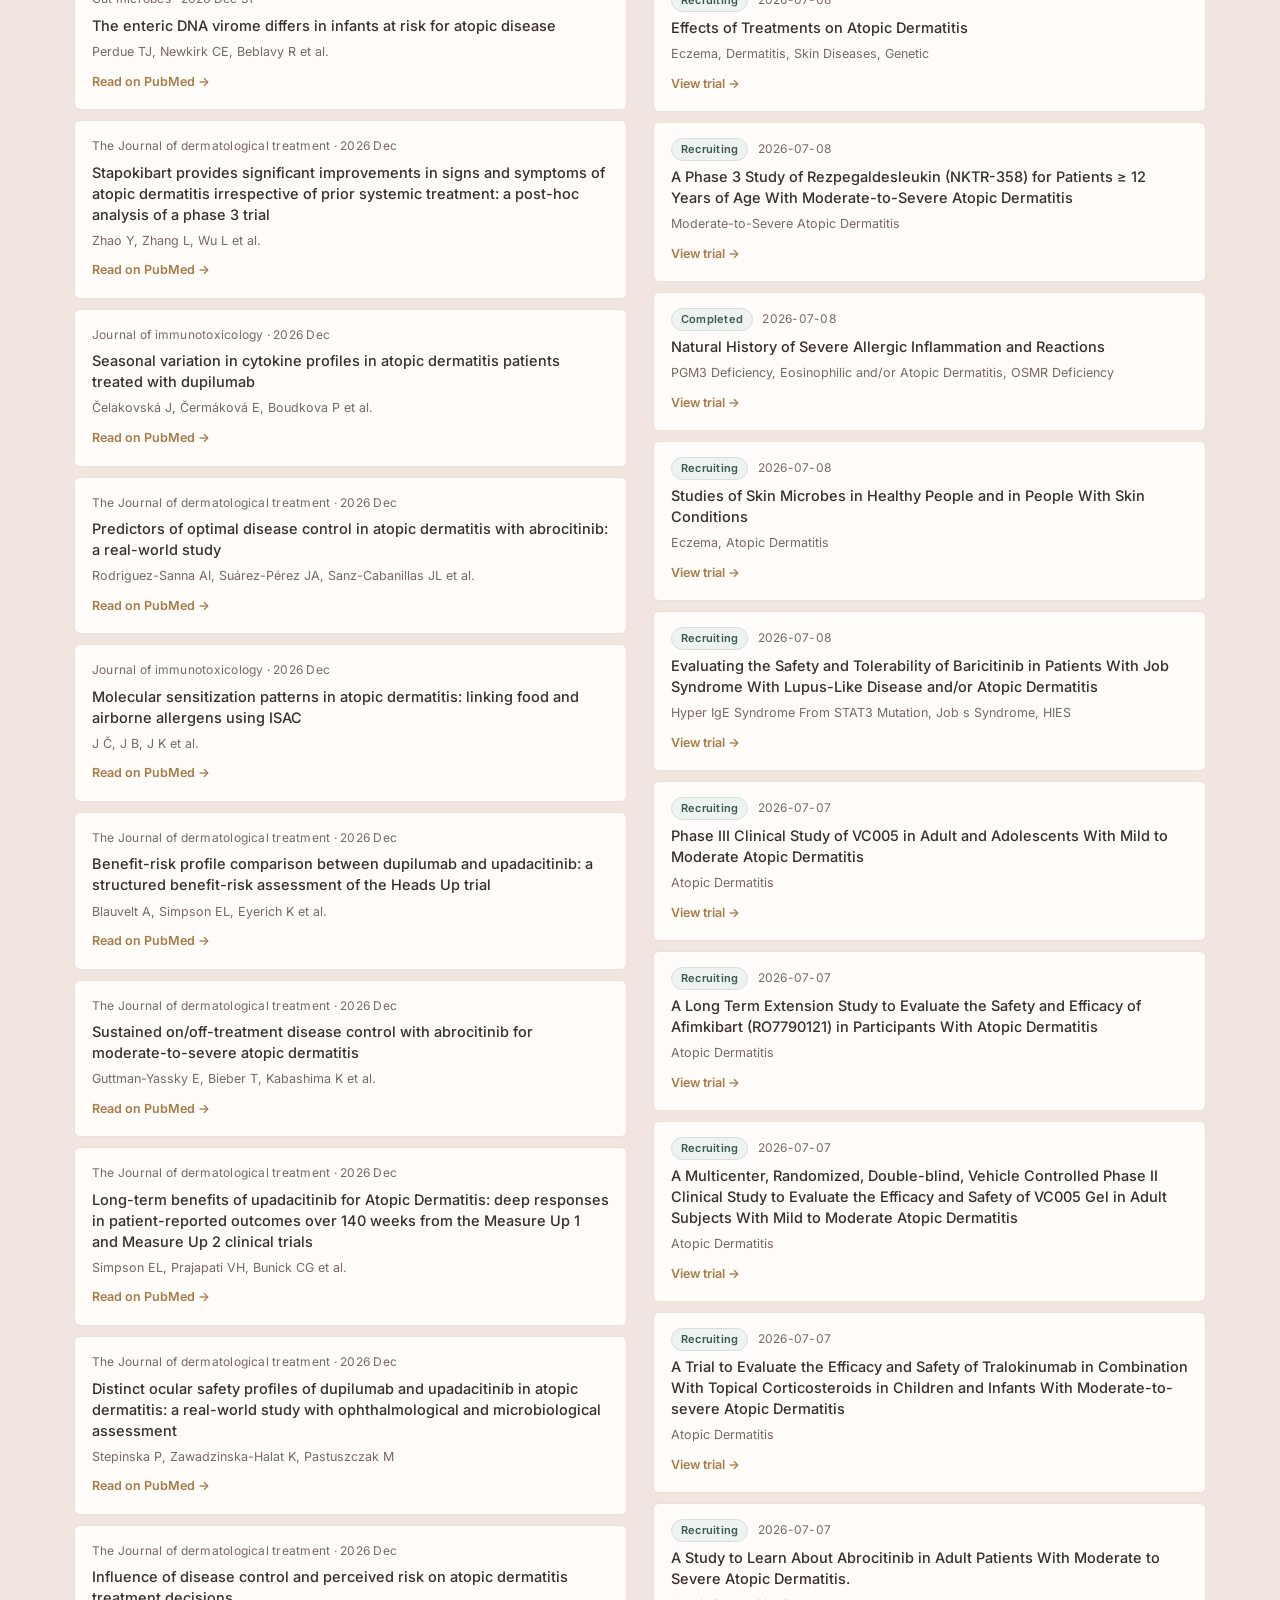
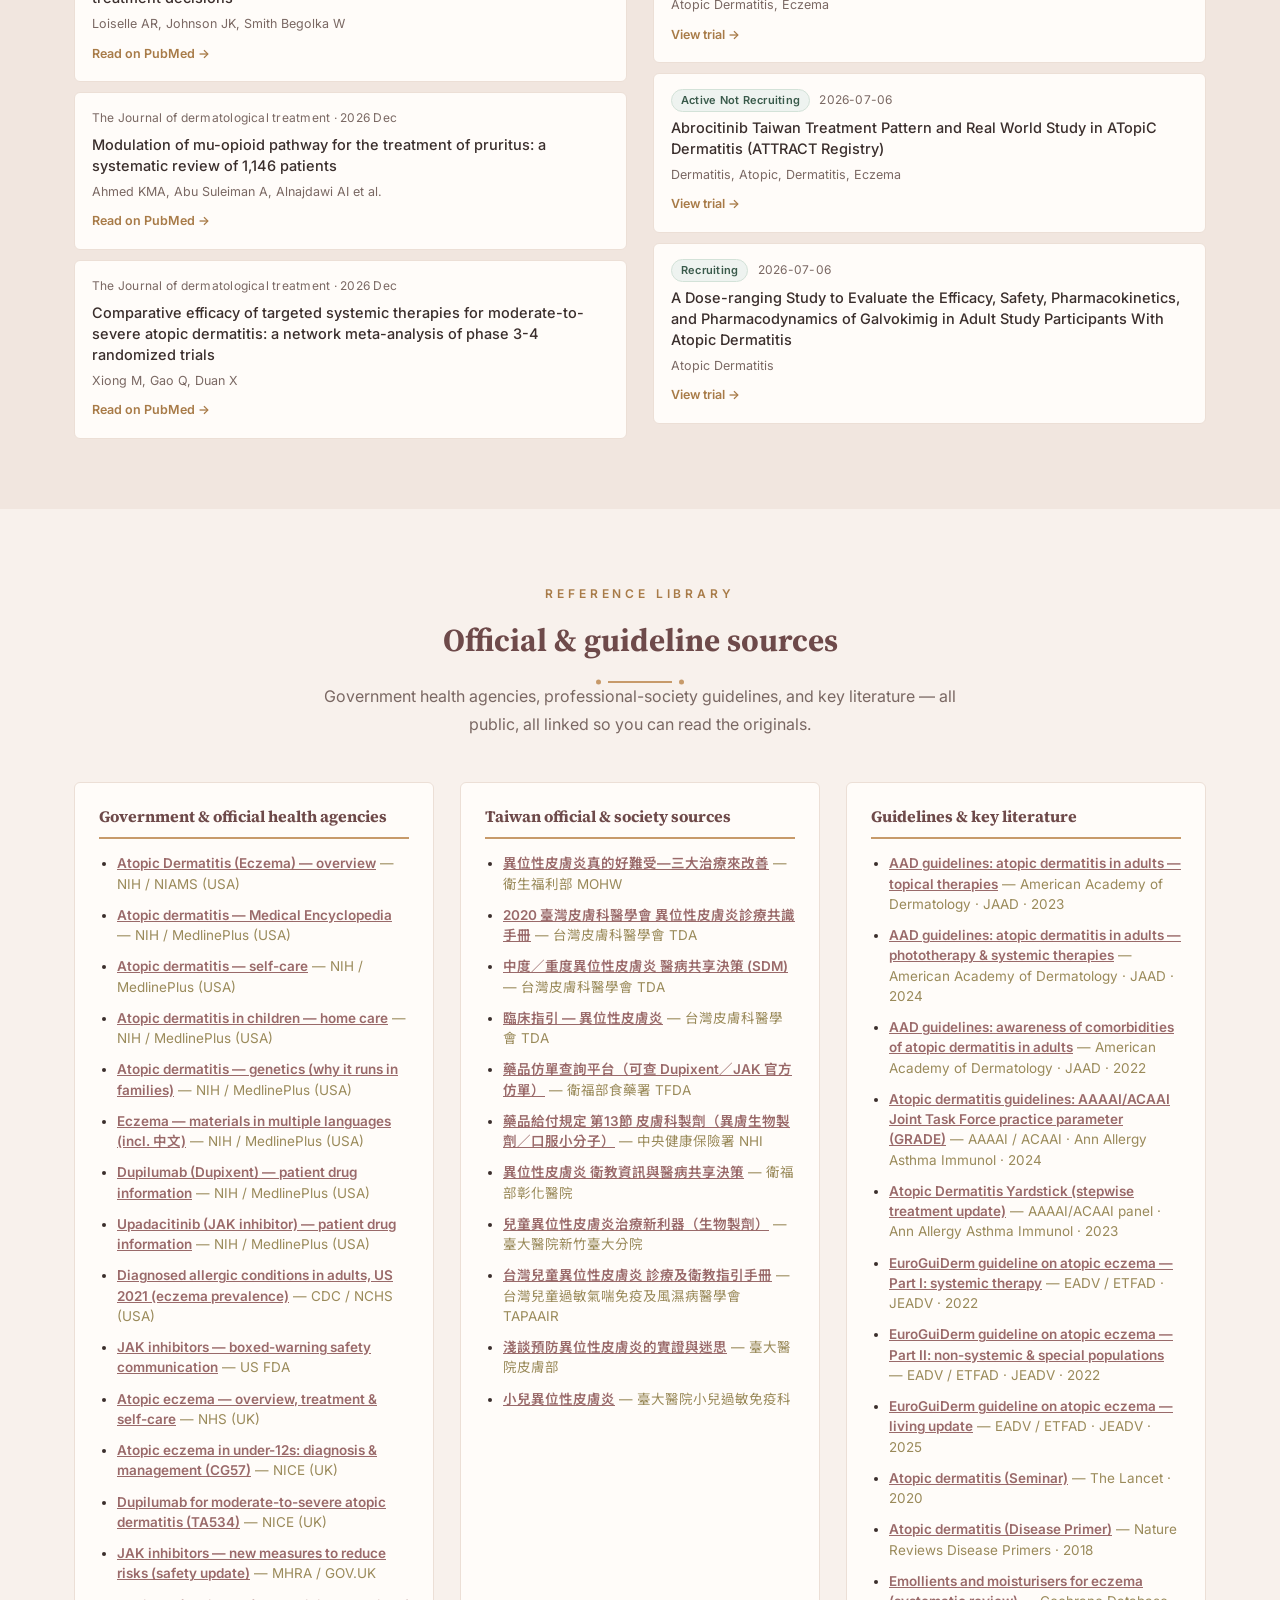
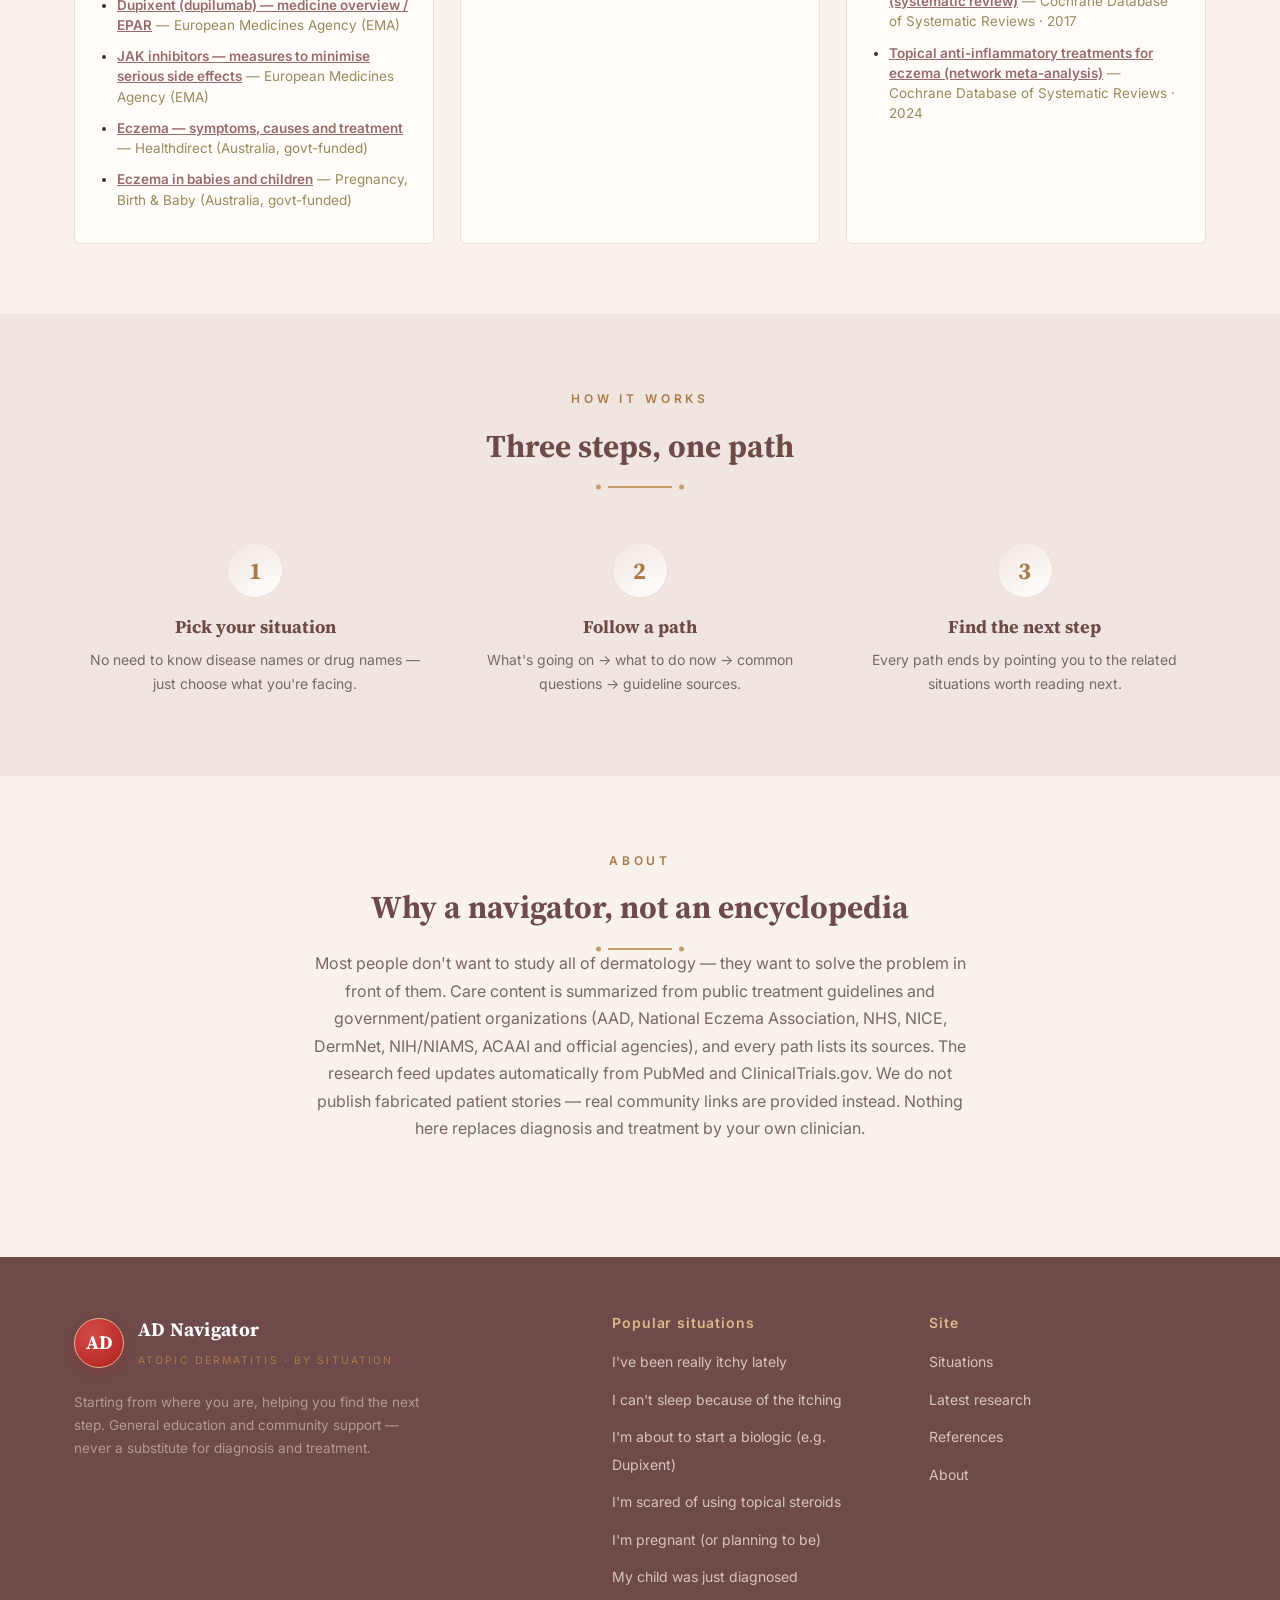
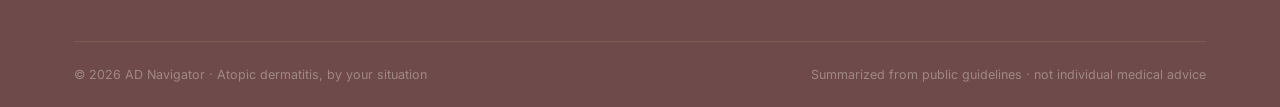
==== commit 17abd3e4: "Embed official/Taiwan/guideline sources per path; patient-friendly research feed; production polish " ====
--- a/index.html
+++ b/index.html
@@ -8,6 +8,10 @@
 <meta property="og:title" content="AD Navigator — Atopic Dermatitis, by your situation" />
 <meta property="og:description" content="Pick where you are with eczema and get a clear, sourced path (EN / 中文) — plus live research and official government/guideline references." />
 <meta property="og:type" content="website" />
+<meta property="og:url" content="https://rogerking928.github.io/ad-navigator/" />
+<meta name="theme-color" content="#6e4a4a" />
+<link rel="canonical" href="https://rogerking928.github.io/ad-navigator/" />
+<link rel="icon" href="favicon.svg" type="image/svg+xml" />
 <link rel="preconnect" href="https://fonts.googleapis.com">
 <link rel="preconnect" href="https://fonts.gstatic.com" crossorigin>
 <link href="https://fonts.googleapis.com/css2?family=Inter:wght@400;500;600;700&family=Noto+Sans+TC:wght@400;500;700&family=Source+Serif+4:opsz,wght@8..60,600;8..60,700&display=swap" rel="stylesheet">
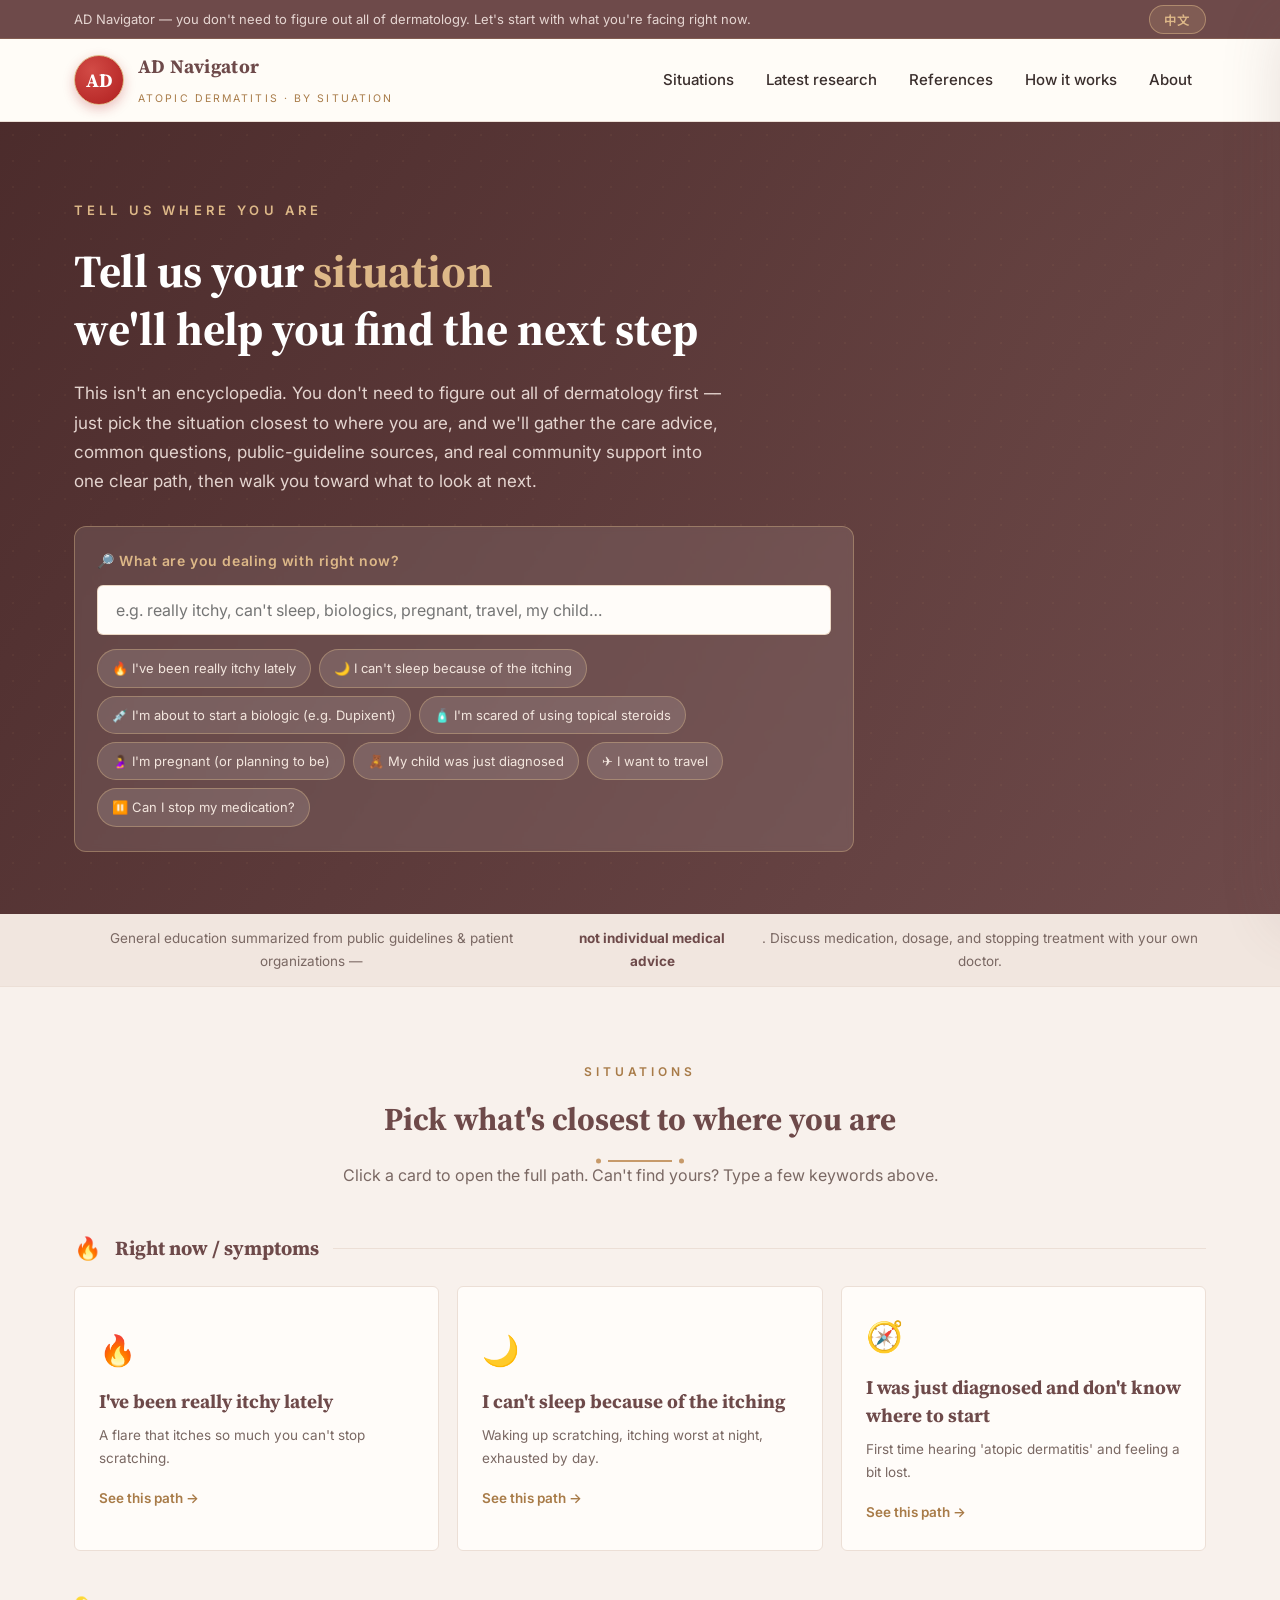
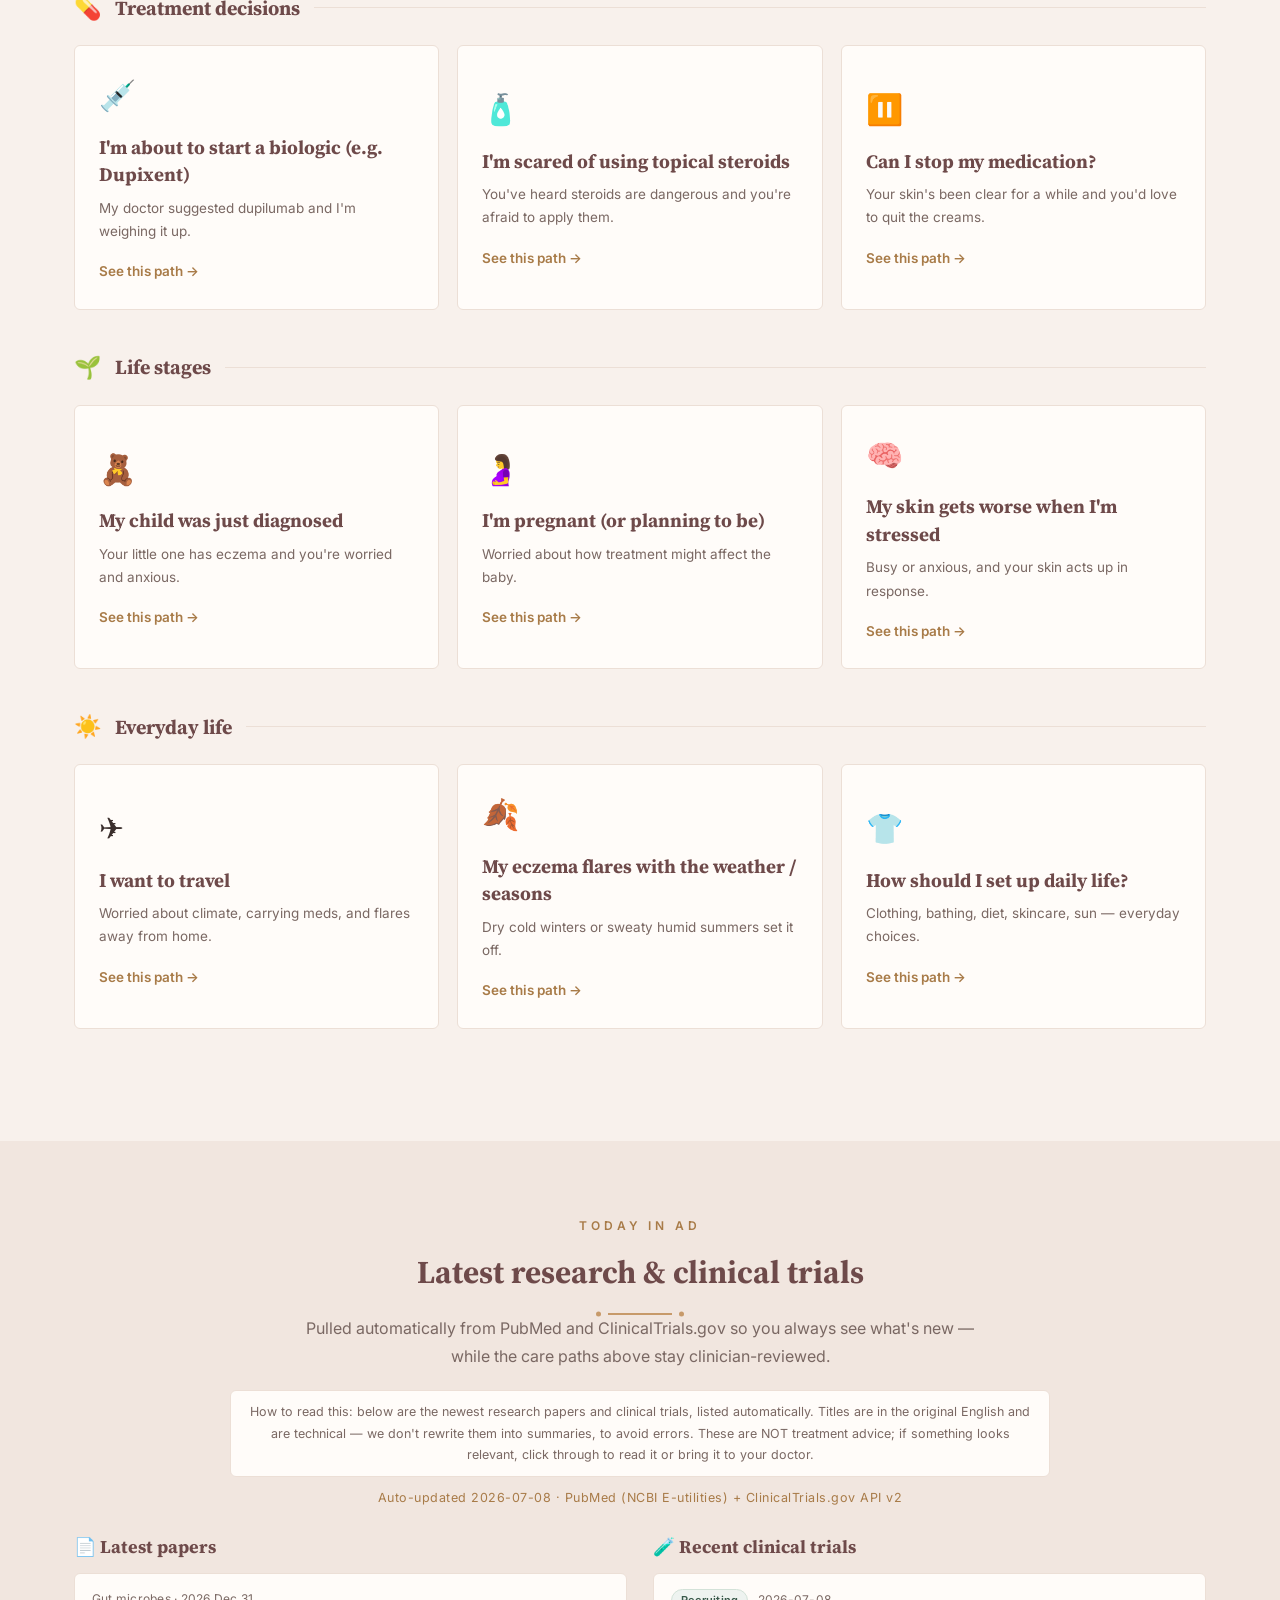
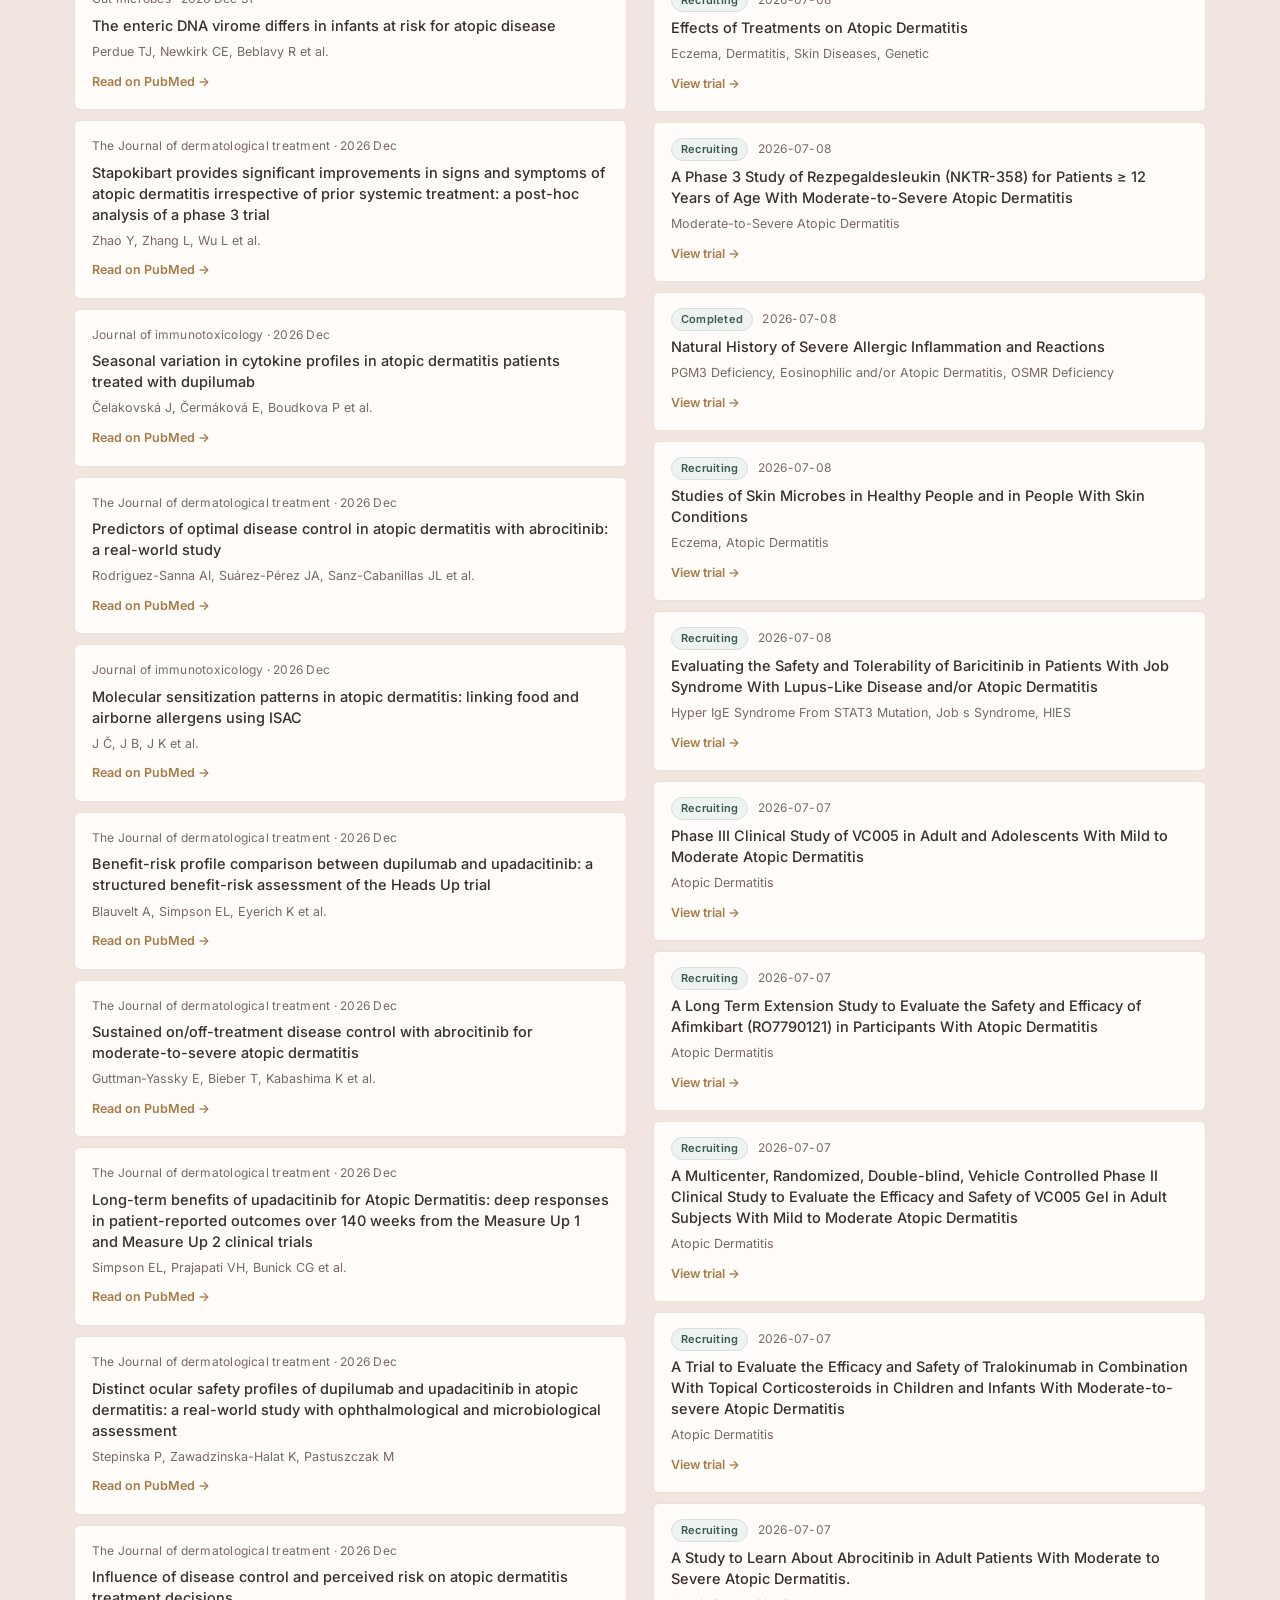
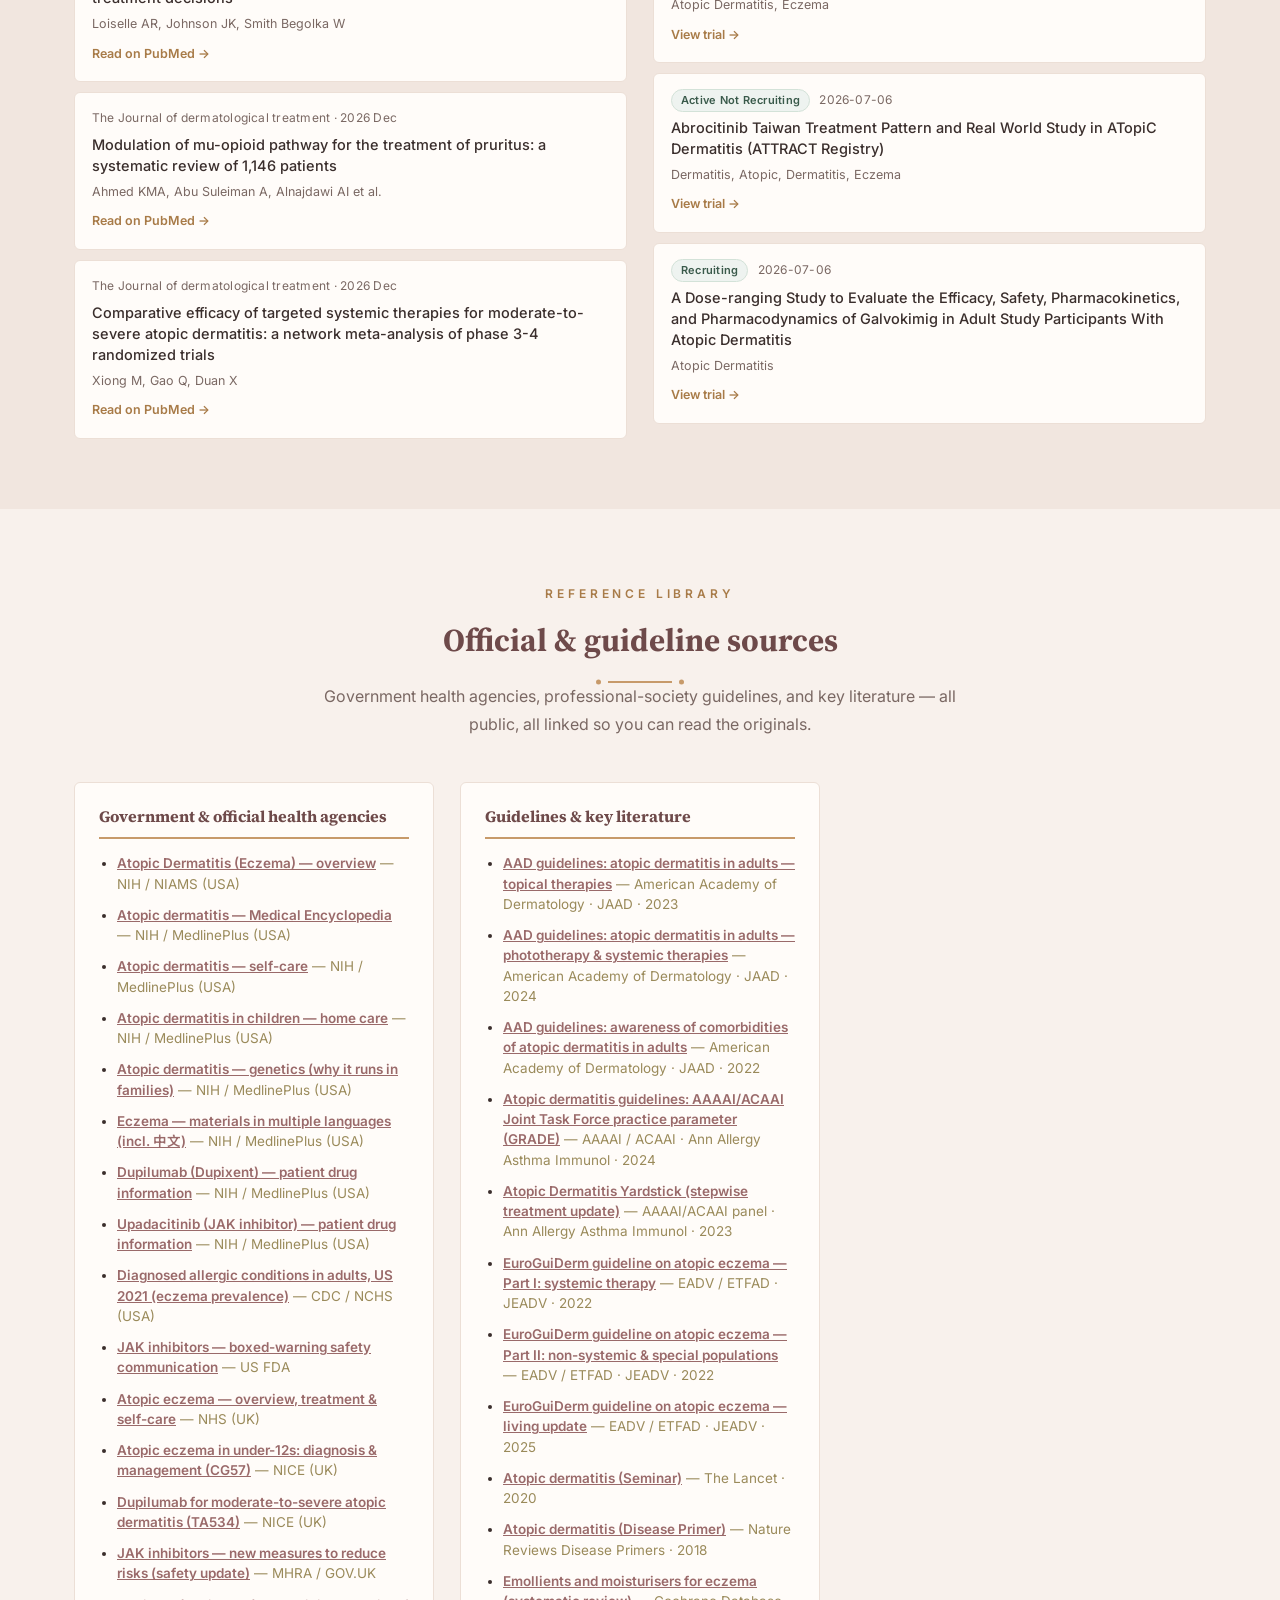
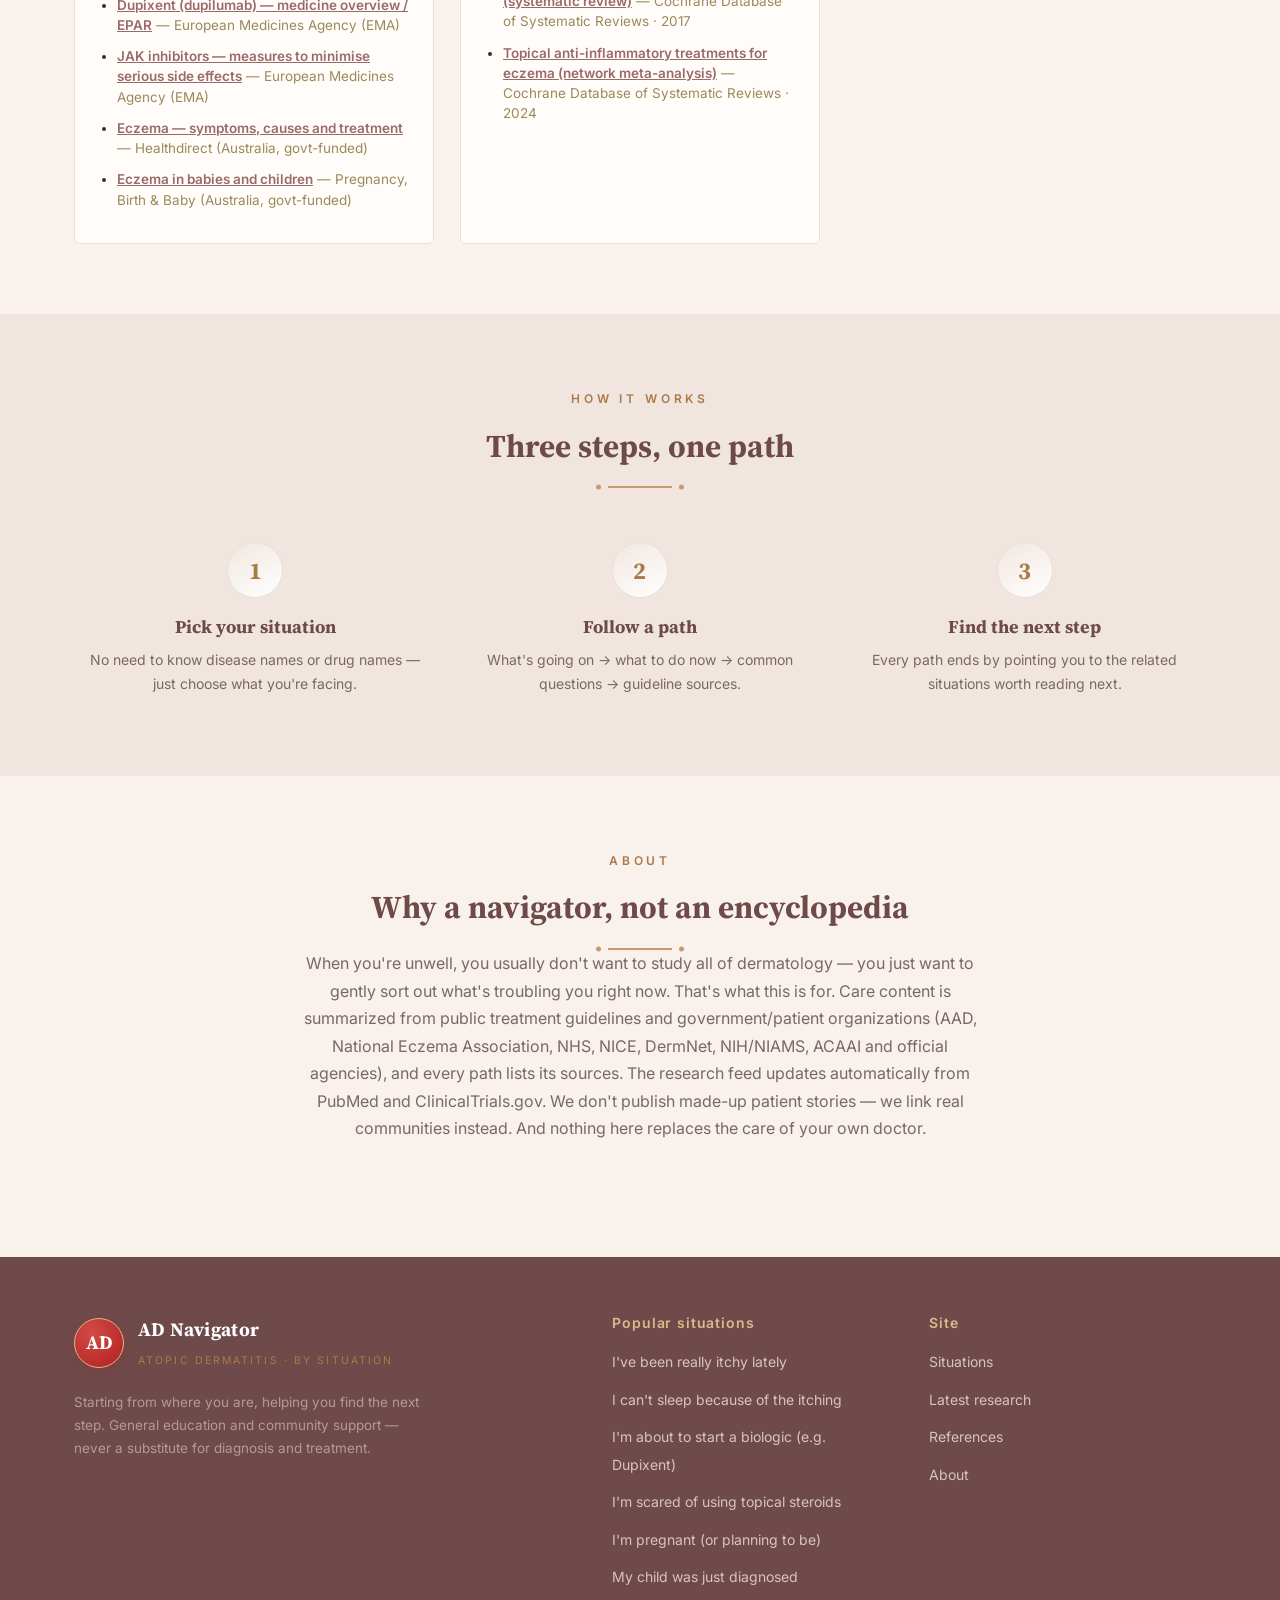
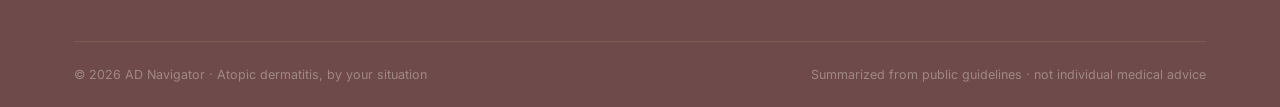
==== commit 62a95b1b: "Fix search UX with live suggestion dropdown; go global (de-emphasize Taiwan) - Search box now shows " ====
--- a/index.html
+++ b/index.html
@@ -53,7 +53,10 @@
       <p data-i18n="hero_p">This isn't an encyclopedia.</p>
       <div class="finder">
         <label data-i18n="finder_label">🔎 What are you dealing with right now?</label>
-        <input id="scnSearch" type="text" placeholder="" autocomplete="off" />
+        <div class="search-wrap">
+          <input id="scnSearch" type="text" placeholder="" autocomplete="off" />
+          <div id="scnSuggest" class="suggest"></div>
+        </div>
         <div class="quick" id="quickChips"></div>
       </div>
     </div>
--- a/assets/styles.css
+++ b/assets/styles.css
@@ -56,7 +56,7 @@
 
 /* hero */
 .hero{position:relative;color:#eef3ef;overflow:hidden;background:linear-gradient(125deg,rgba(74,42,42,.95),rgba(110,74,74,.86)),radial-gradient(circle at 80% 18%,rgba(199,154,106,.24),transparent 46%),var(--pine);}
-.hero::after{content:"";position:absolute;inset:0;background-image:radial-gradient(rgba(199,154,106,.13) 1px,transparent 1.4px);background-size:26px 26px;opacity:.5;}
+.hero::after{content:"";position:absolute;inset:0;background-image:radial-gradient(rgba(199,154,106,.13) 1px,transparent 1.4px);background-size:26px 26px;opacity:.5;pointer-events:none;}
 .hero .wrap{position:relative;z-index:2;padding:74px 24px 62px;}
 .hero-inner{max-width:780px;}
 .hero .eyebrow{color:var(--brass-soft);letter-spacing:.32em;font-size:13px;font-weight:600;text-transform:uppercase;}
@@ -66,8 +66,17 @@
 
 .finder{background:rgba(255,253,249,.1);border:1px solid rgba(221,184,136,.4);border-radius:12px;padding:22px 22px 24px;backdrop-filter:blur(3px);}
 .finder label{display:block;font-size:14px;color:var(--brass-soft);font-weight:600;letter-spacing:.04em;margin-bottom:12px;}
+.search-wrap{position:relative;}
 .finder input{width:100%;font-family:var(--sans);font-size:16px;padding:14px 18px;border-radius:var(--radius);border:1px solid var(--line-dark);background:var(--paper);color:var(--ink);}
 .finder input:focus{outline:none;border-color:var(--brass);box-shadow:0 0 0 3px rgba(199,154,106,.25);}
+.suggest{display:none;position:absolute;top:calc(100% + 6px);left:0;right:0;background:var(--paper);border:1px solid var(--line-dark);border-radius:var(--radius);box-shadow:var(--shadow-lg);z-index:40;max-height:340px;overflow-y:auto;text-align:left;}
+.suggest.open{display:block;}
+.suggest-item{display:flex;align-items:center;gap:12px;padding:12px 16px;cursor:pointer;border-bottom:1px solid var(--line);}
+.suggest-item:last-child{border-bottom:none;}
+.suggest-item:hover{background:var(--cream-2);}
+.suggest-item .si-ic{font-size:20px;flex-shrink:0;}
+.suggest-item .si-t{font-weight:600;color:var(--pine);font-size:14.5px;}
+.suggest-item .si-g{margin-left:auto;font-size:11.5px;color:var(--ink-soft);white-space:nowrap;}
 .finder .quick{display:flex;flex-wrap:wrap;gap:8px;margin-top:14px;}
 .quick-chip{font-size:13px;padding:7px 14px;border-radius:20px;background:rgba(255,253,249,.12);border:1px solid rgba(221,184,136,.4);color:#f3e6de;cursor:pointer;transition:all .2s;}
 .quick-chip:hover{background:var(--brass);color:#fff;border-color:var(--brass);transform:translateY(-1px);}
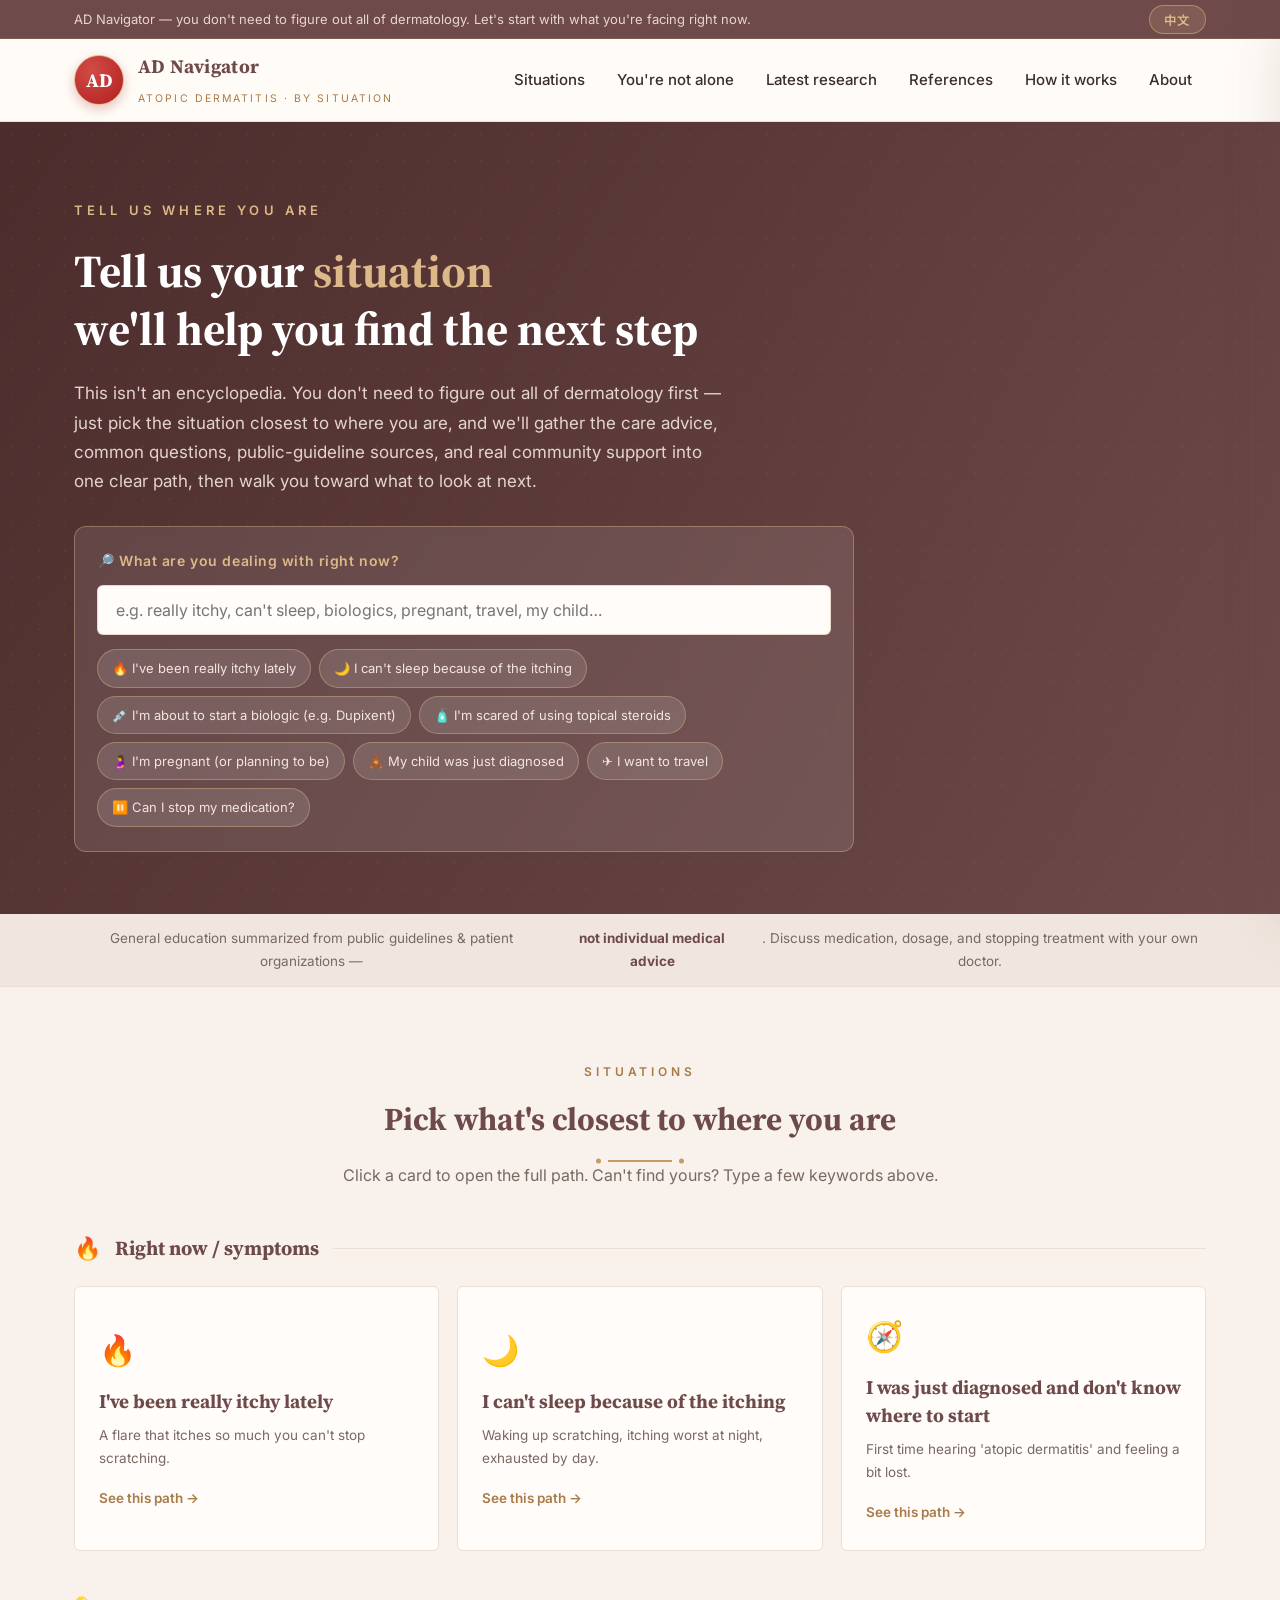
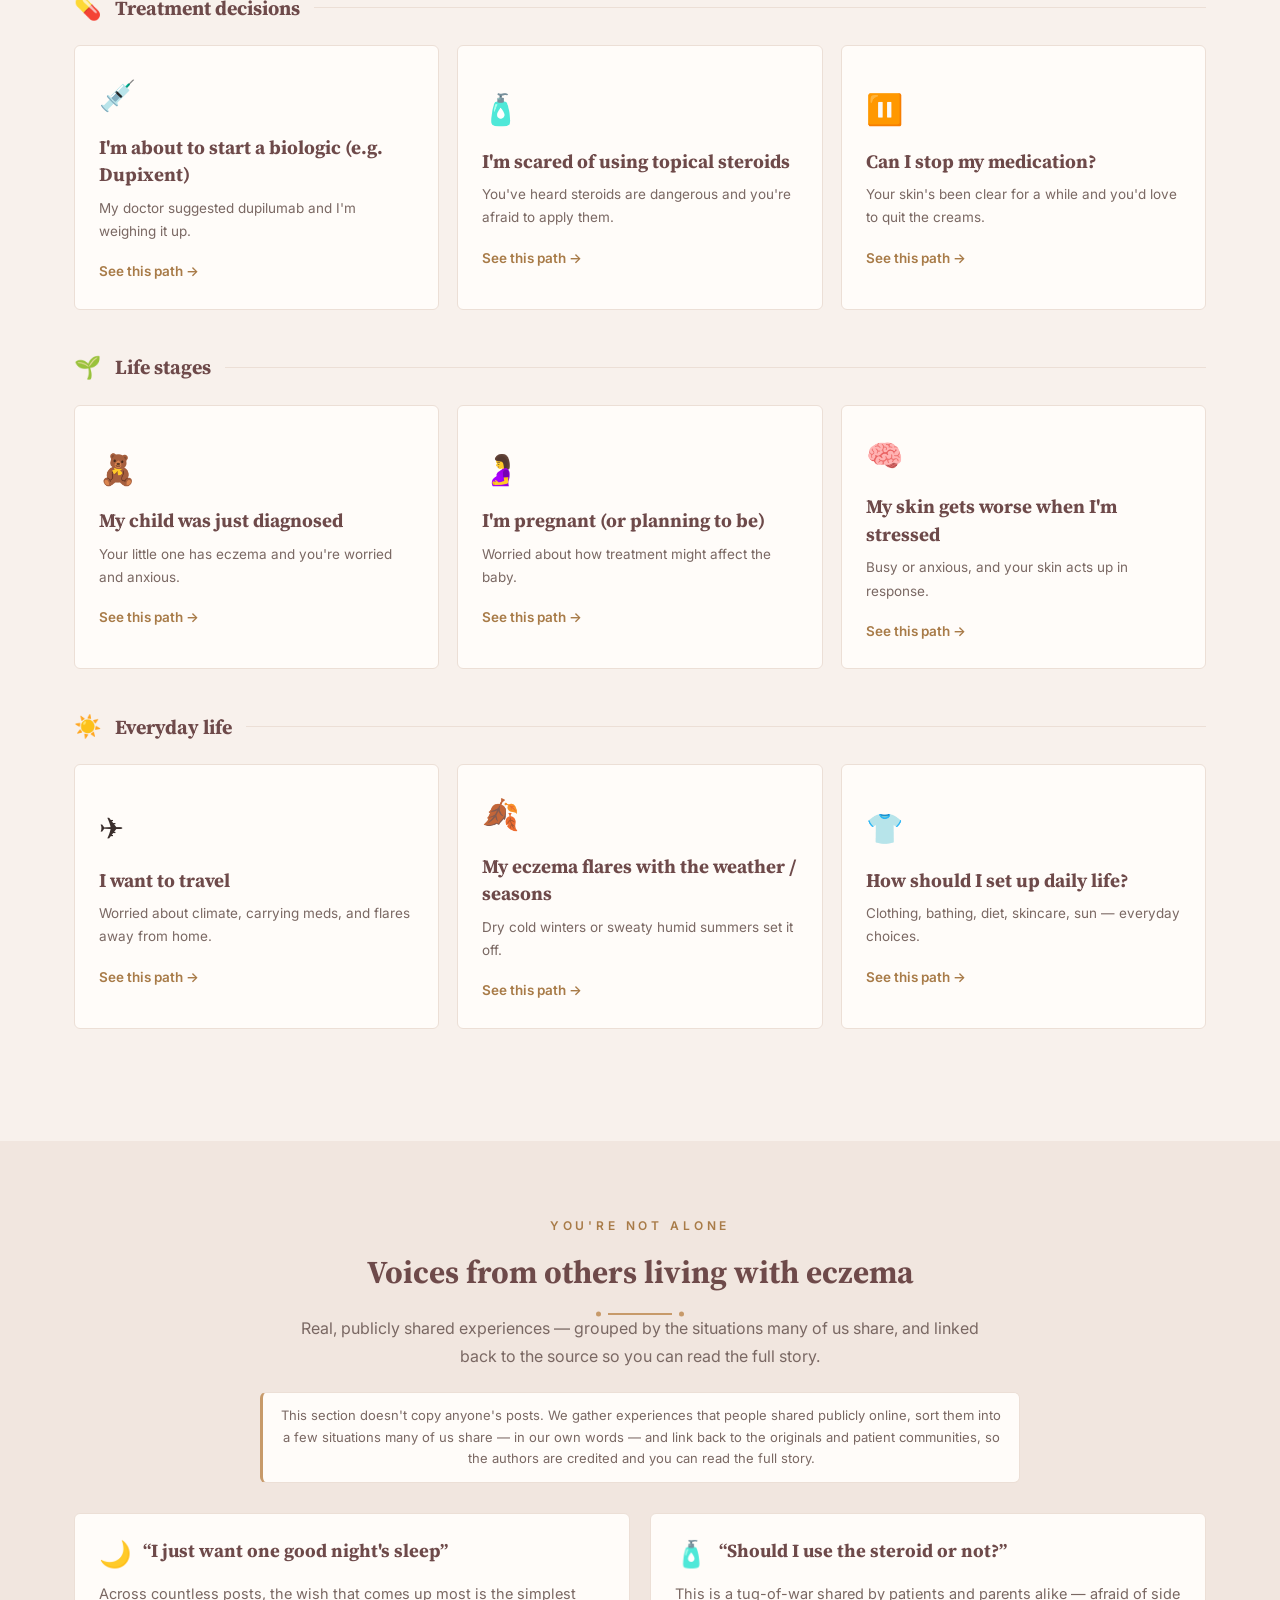
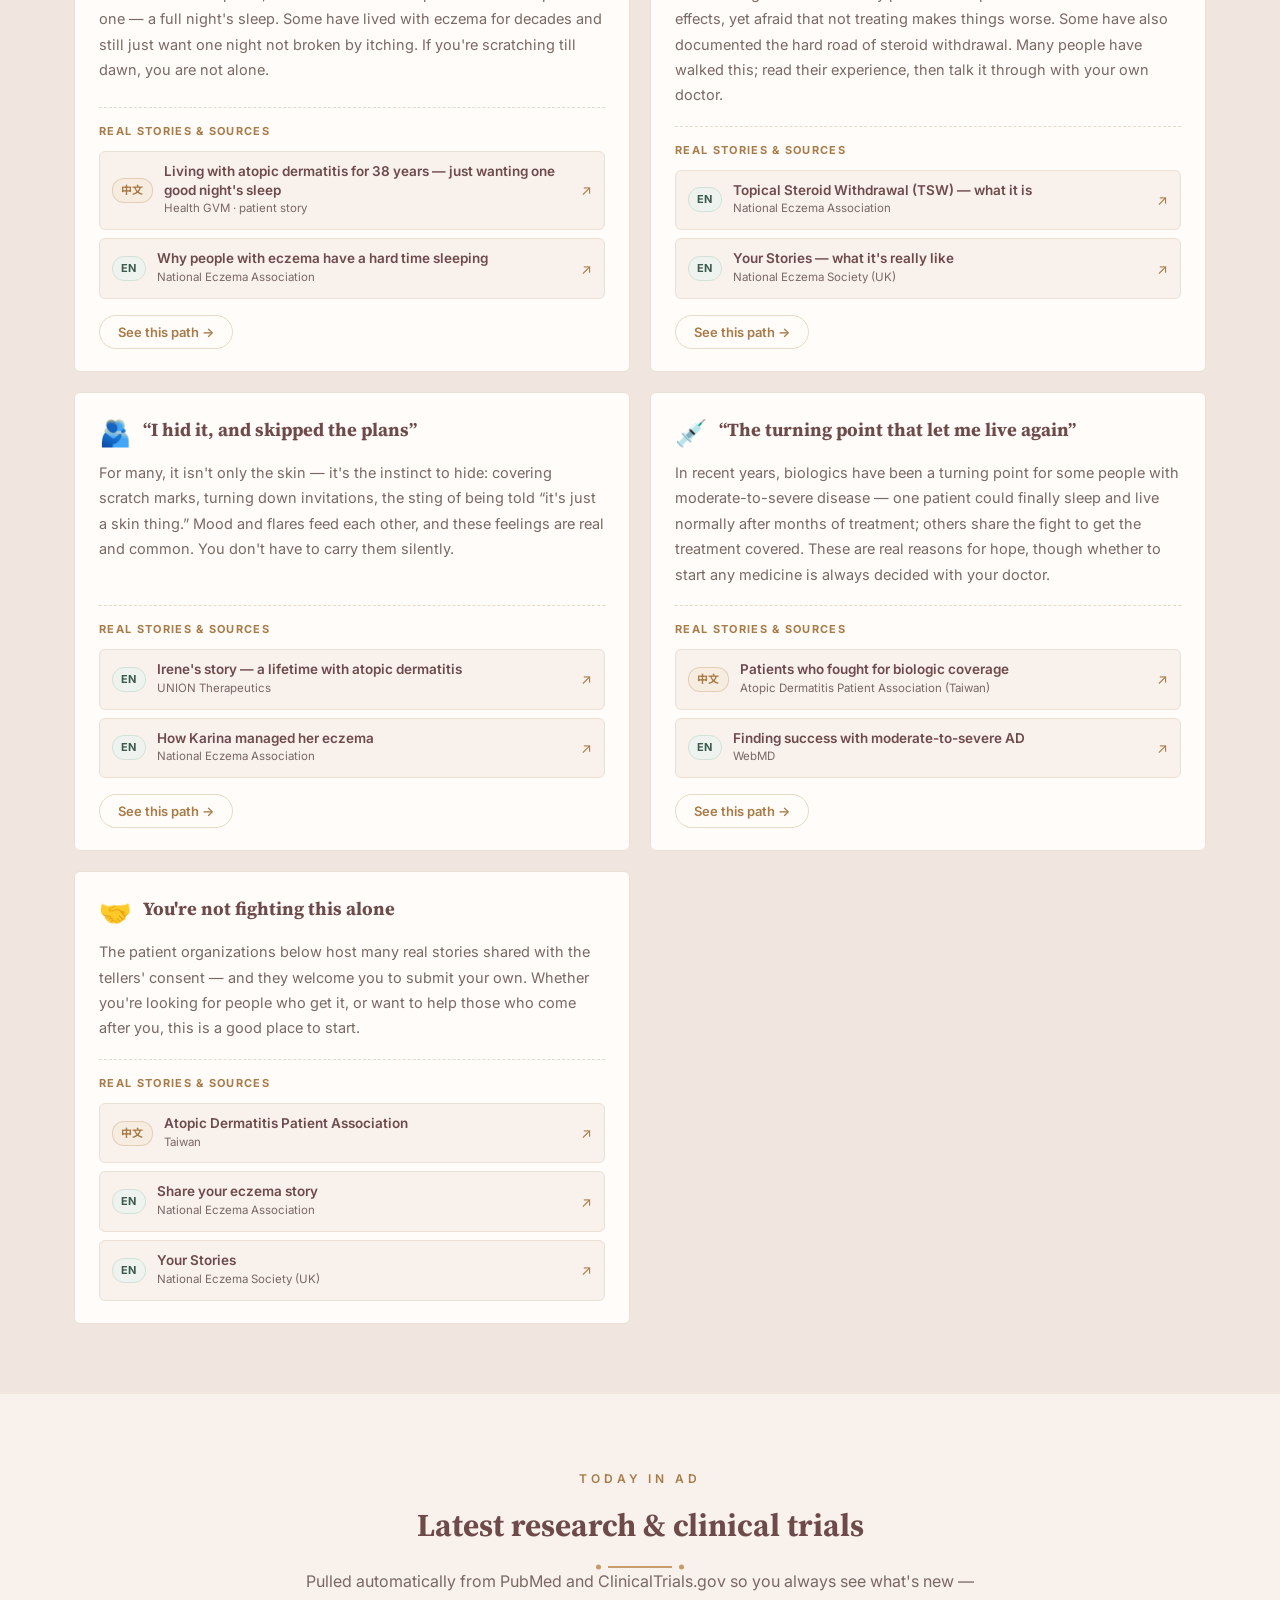
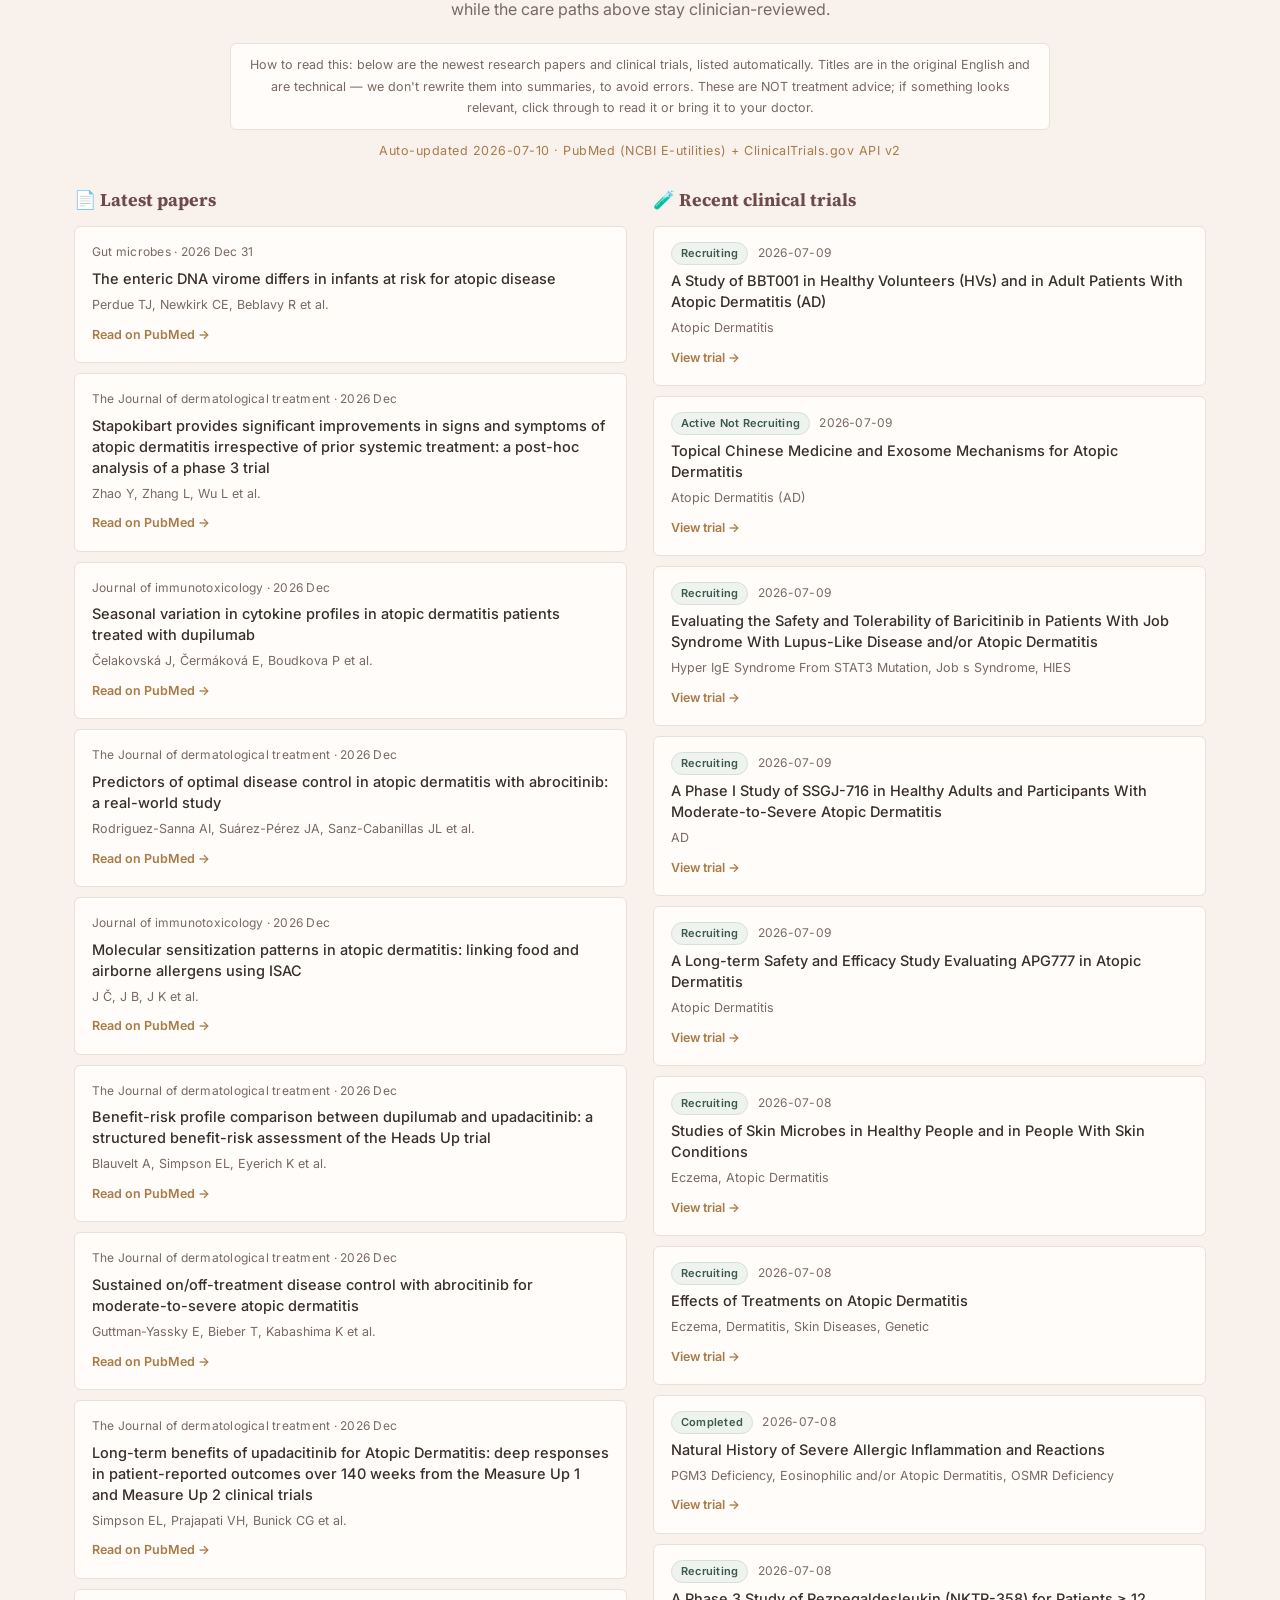
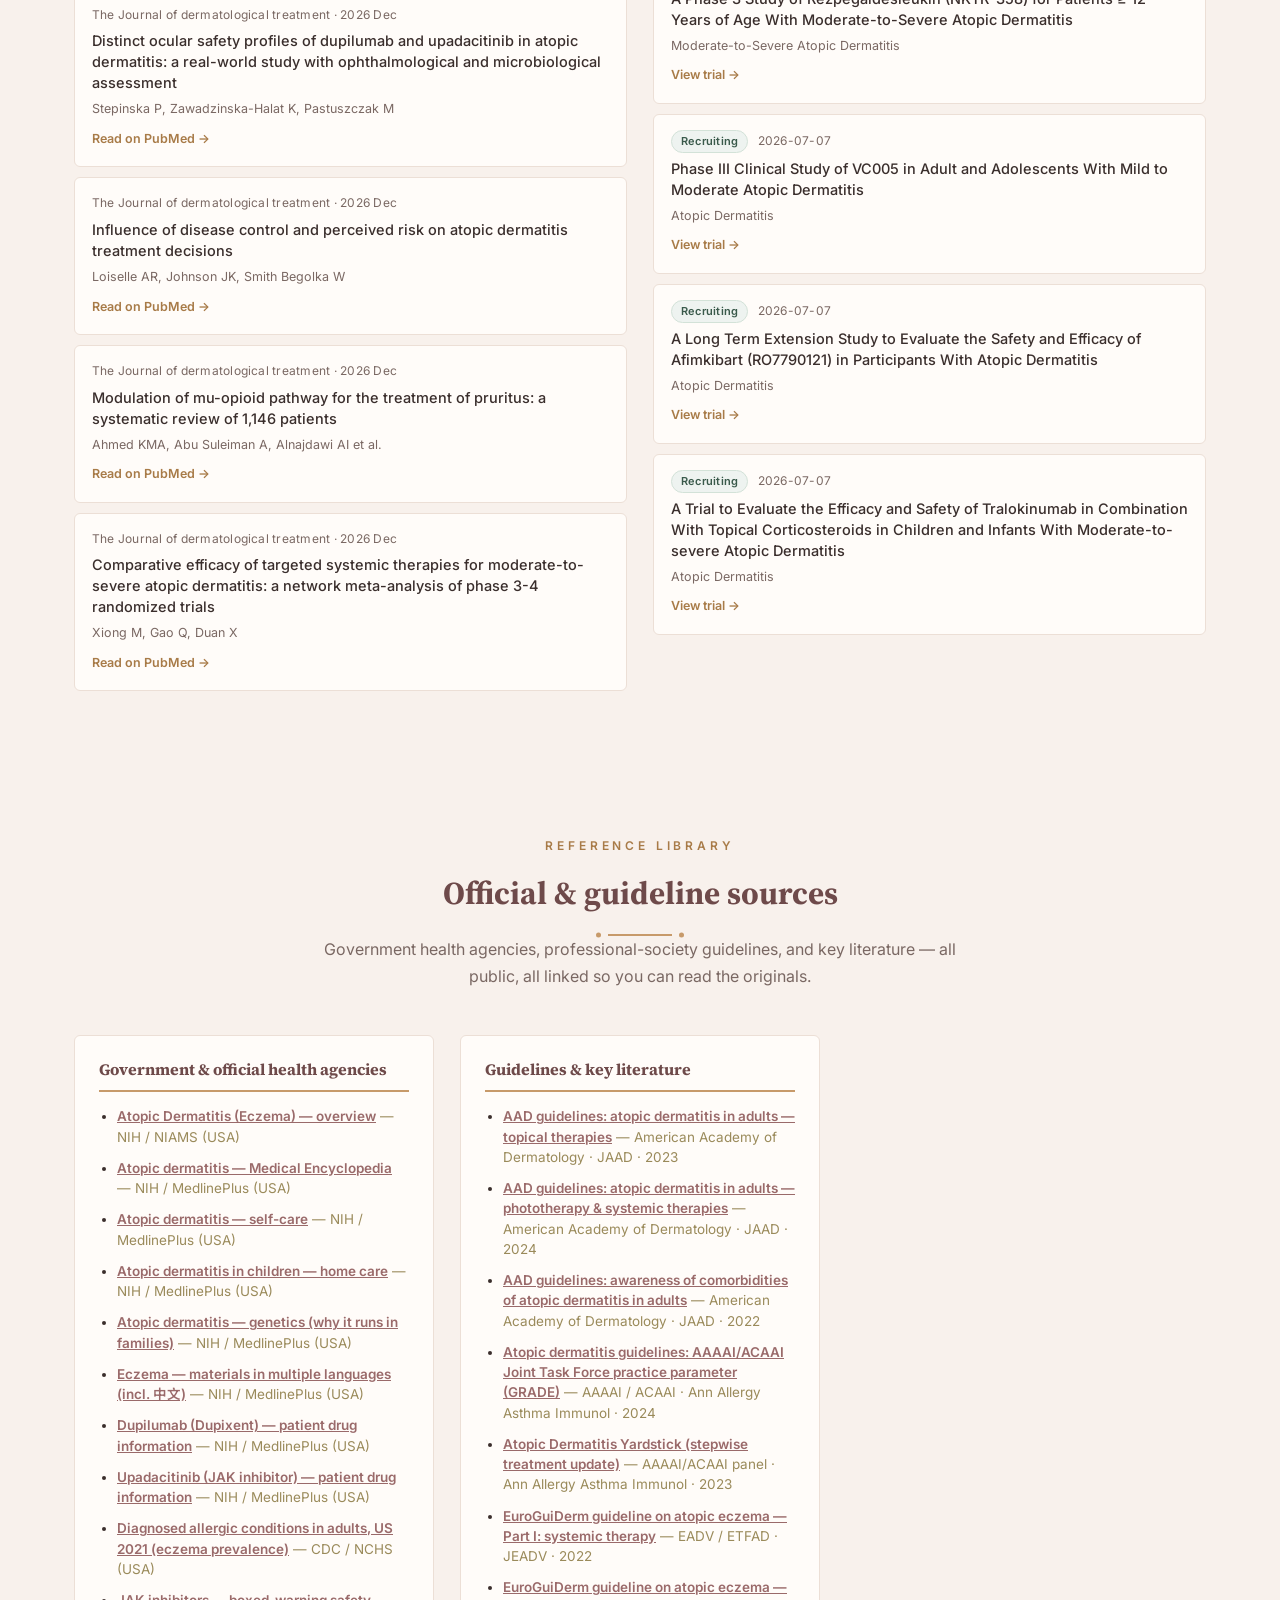
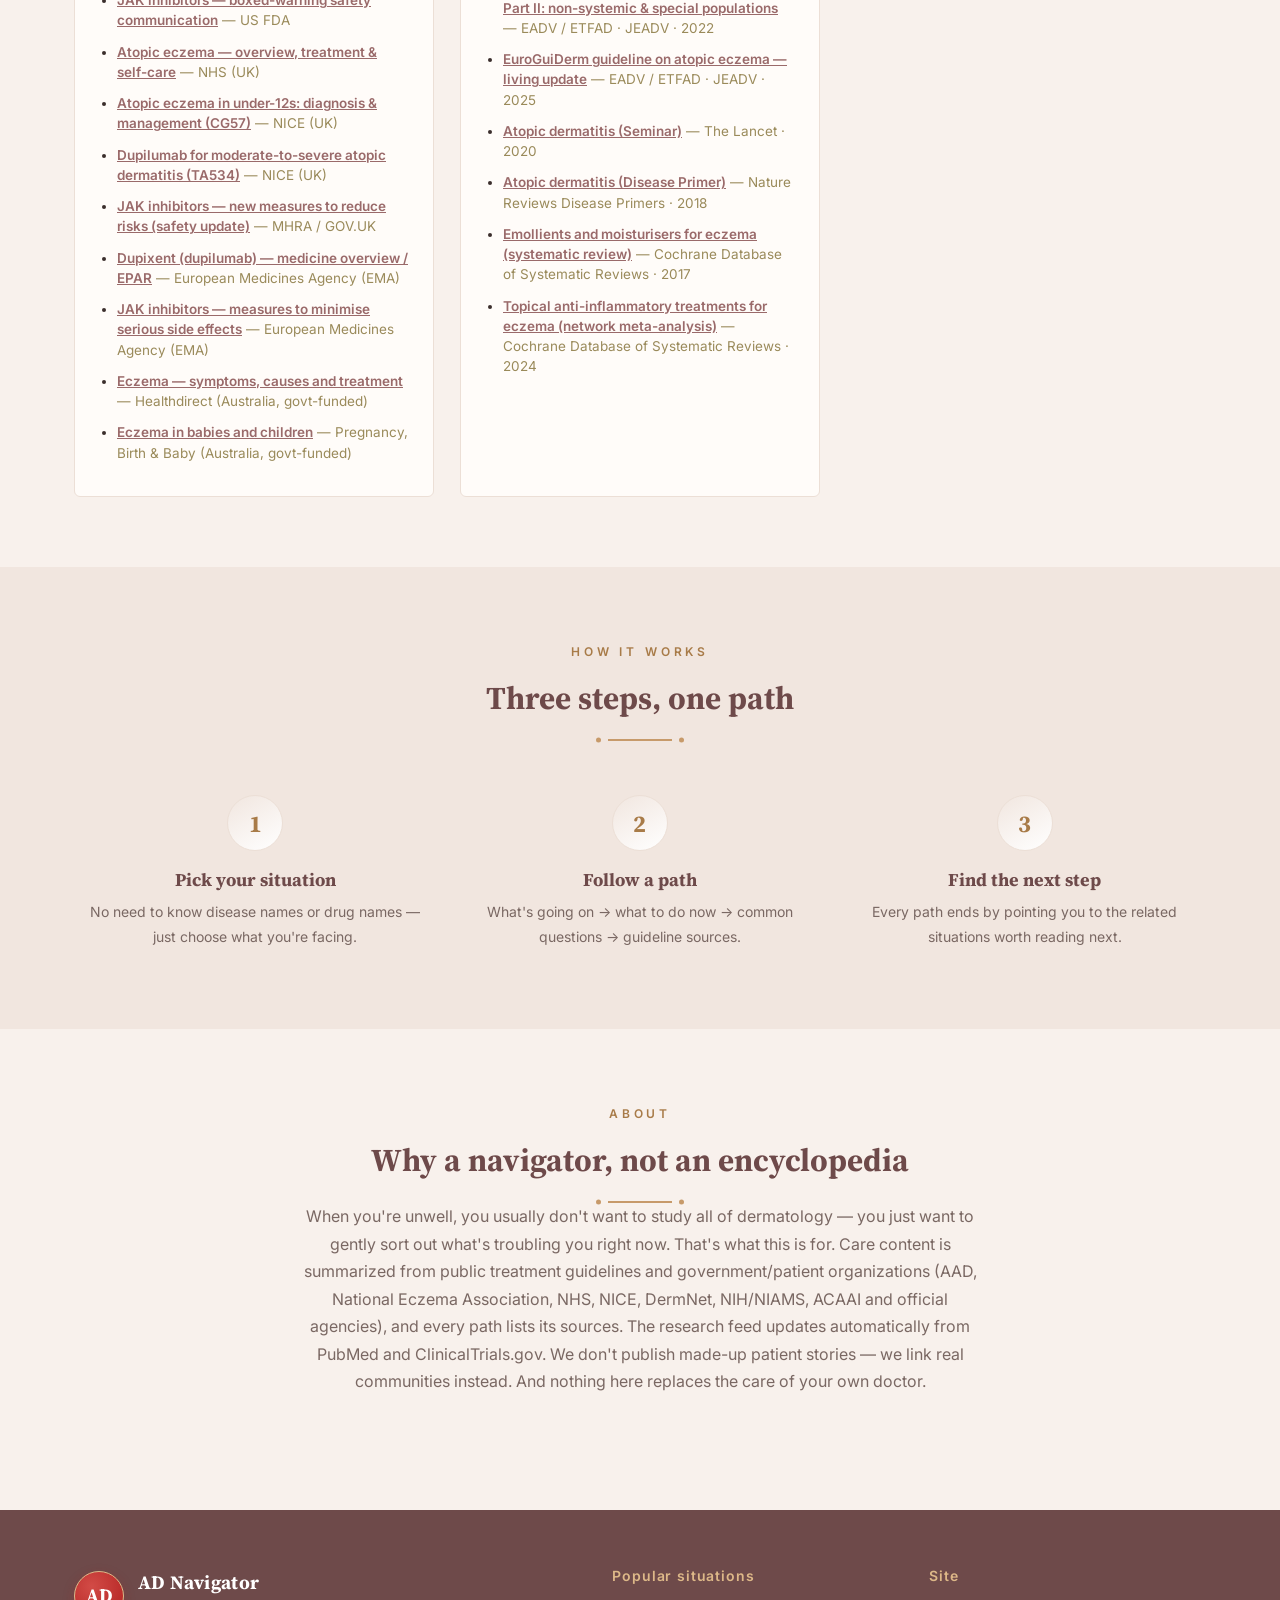
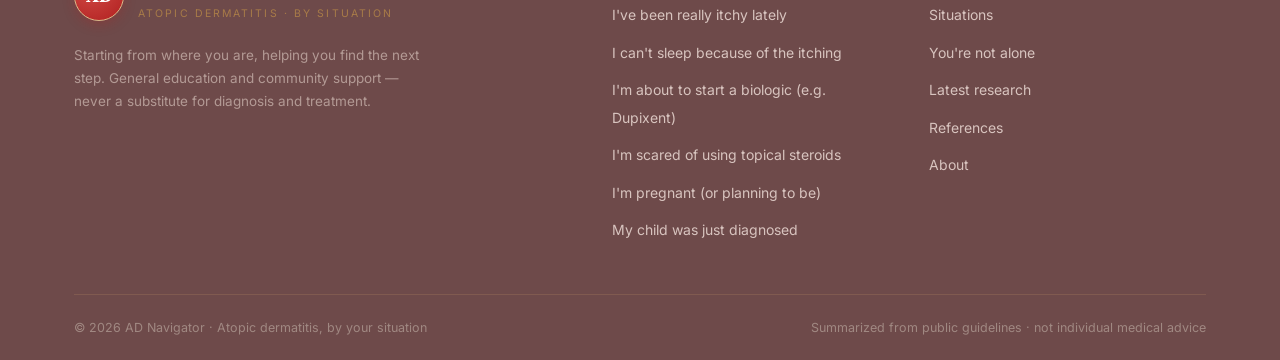
==== commit f2e63730: "feat: add "You're not alone" patient voices section Curated, bilingual section grouping publicly-sha" ====
--- a/index.html
+++ b/index.html
@@ -36,6 +36,7 @@
     </div>
     <nav class="nav-links">
       <a href="#scenarios" data-i18n="nav_scen">Situations</a>
+      <a href="#voices" data-i18n="nav_voices">You're not alone</a>
       <a href="#latest" data-i18n="nav_latest">Latest research</a>
       <a href="#references" data-i18n="nav_refs">References</a>
       <a href="#how" data-i18n="nav_how">How it works</a>
@@ -82,8 +83,22 @@
   </div>
 </section>
 
+<!-- you're not alone / patient voices -->
+<section id="voices" class="section section--alt">
+  <div class="wrap">
+    <div class="section-head">
+      <span class="eyebrow" data-i18n="voices_eye">You're not alone</span>
+      <h2 data-i18n="voices_h2">Voices from others living with eczema</h2>
+      <div class="gold-rule"></div>
+      <p data-i18n="voices_p">Real, publicly shared experiences — grouped by situation, linked back to the source.</p>
+    </div>
+    <div class="voice-note" id="voiceNote"></div>
+    <div class="voice-grid" id="voiceGrid"></div>
+  </div>
+</section>
+
 <!-- latest research -->
-<section id="latest" class="section section--alt">
+<section id="latest" class="section">
   <div class="wrap">
     <div class="section-head">
       <span class="eyebrow" data-i18n="latest_eye">Today in AD</span>
@@ -161,6 +176,7 @@
         <h4 data-i18n="foot_site">Site</h4>
         <ul>
           <li><a href="#scenarios" data-i18n="nav_scen">Situations</a></li>
+          <li><a href="#voices" data-i18n="nav_voices">You're not alone</a></li>
           <li><a href="#latest" data-i18n="nav_latest">Latest research</a></li>
           <li><a href="#references" data-i18n="nav_refs">References</a></li>
           <li><a href="#about" data-i18n="nav_about">About</a></li>
@@ -175,6 +191,7 @@
 </footer>
 
 <script src="data/content.js"></script>
+<script src="data/voices.js"></script>
 <script src="data/research.js"></script>
 <script src="data/references.js"></script>
 <script src="assets/app.js"></script>
--- a/assets/styles.css
+++ b/assets/styles.css
@@ -116,6 +116,32 @@
 .scn-card:hover .go::after{margin-left:4px;}
 .no-result{text-align:center;color:var(--ink-soft);padding:30px;display:none;}
 
+/* patient voices — "you're not alone" */
+.voice-note{max-width:760px;margin:-22px auto 30px;text-align:center;font-size:13px;color:var(--ink-soft);background:var(--paper);border:1px solid var(--line);border-left:3px solid var(--brass);border-radius:var(--radius);padding:12px 18px;line-height:1.65;}
+.voice-grid{display:grid;grid-template-columns:repeat(2,1fr);gap:20px;}
+.voice-card{display:flex;flex-direction:column;background:var(--paper);border:1px solid var(--line);border-radius:var(--radius);padding:24px 24px 22px;transition:box-shadow .25s,transform .25s,border-color .25s;}
+.voice-card:hover{box-shadow:var(--shadow);border-color:var(--line-dark);transform:translateY(-3px);}
+.voice-top{display:flex;align-items:flex-start;gap:12px;margin-bottom:12px;}
+.voice-top .v-ic{font-size:26px;line-height:1.2;flex-shrink:0;}
+.voice-top h3{font-size:18.5px;margin:0;line-height:1.4;}
+.voice-say{margin:0 0 18px;font-size:14.5px;color:var(--ink-soft);line-height:1.75;}
+.voice-stories{margin-top:auto;padding-top:14px;border-top:1px dashed var(--line-dark);}
+.voice-stories .v-lbl{display:block;font-family:var(--sans);font-size:11px;font-weight:700;letter-spacing:.12em;text-transform:uppercase;color:var(--brass-deep);margin-bottom:10px;}
+.voice-src{display:flex;align-items:center;gap:11px;padding:10px 12px;border:1px solid var(--line);border-radius:var(--radius);background:var(--cream);margin-bottom:8px;transition:all .2s;}
+.voice-src:last-child{margin-bottom:0;}
+.voice-src:hover{border-color:var(--brass);background:var(--paper);}
+.vs-badge{flex-shrink:0;font-size:11px;font-weight:700;letter-spacing:.03em;padding:2px 8px;border-radius:12px;border:1px solid transparent;}
+.vs-badge.vs-zh{background:#f6ece0;color:var(--brass-deep);border-color:var(--line-dark);}
+.vs-badge.vs-en{background:#eef3f0;color:#3a5a4b;border-color:#d3e2d8;}
+.vs-text{display:flex;flex-direction:column;min-width:0;}
+.vs-title{font-size:13.5px;font-weight:600;color:var(--pine);line-height:1.4;}
+.vs-org{font-size:11.5px;color:var(--ink-soft);}
+.vs-go{margin-left:auto;color:var(--brass-deep);font-size:14px;flex-shrink:0;}
+.voice-path{align-self:flex-start;margin-top:16px;font-family:var(--sans);font-size:13px;font-weight:600;color:var(--brass-deep);background:transparent;border:1px solid var(--line-dark);border-radius:24px;padding:8px 18px;cursor:pointer;transition:all .2s;}
+.voice-path::after{content:" →";transition:margin .2s;}
+.voice-path:hover{background:var(--brass);color:#fff;border-color:var(--brass);}
+.voice-path:hover::after{margin-left:3px;}
+
 /* research feed */
 .res-note{max-width:820px;margin:-24px auto 8px;text-align:center;font-size:12.5px;color:var(--ink-soft);background:var(--paper);border:1px solid var(--line);border-radius:var(--radius);padding:10px 16px;}
 .res-stamp{text-align:center;font-size:12.5px;color:var(--brass-deep);letter-spacing:.04em;margin:10px 0 26px;}
@@ -231,6 +257,7 @@
   .scn-grid{grid-template-columns:repeat(2,1fr);}
   .how-grid{grid-template-columns:1fr;gap:30px;}
   .res-grid{grid-template-columns:1fr;}
+  .voice-grid{grid-template-columns:1fr;}
   .footer-top{grid-template-columns:1fr 1fr;}
 }
 @media (max-width:680px){
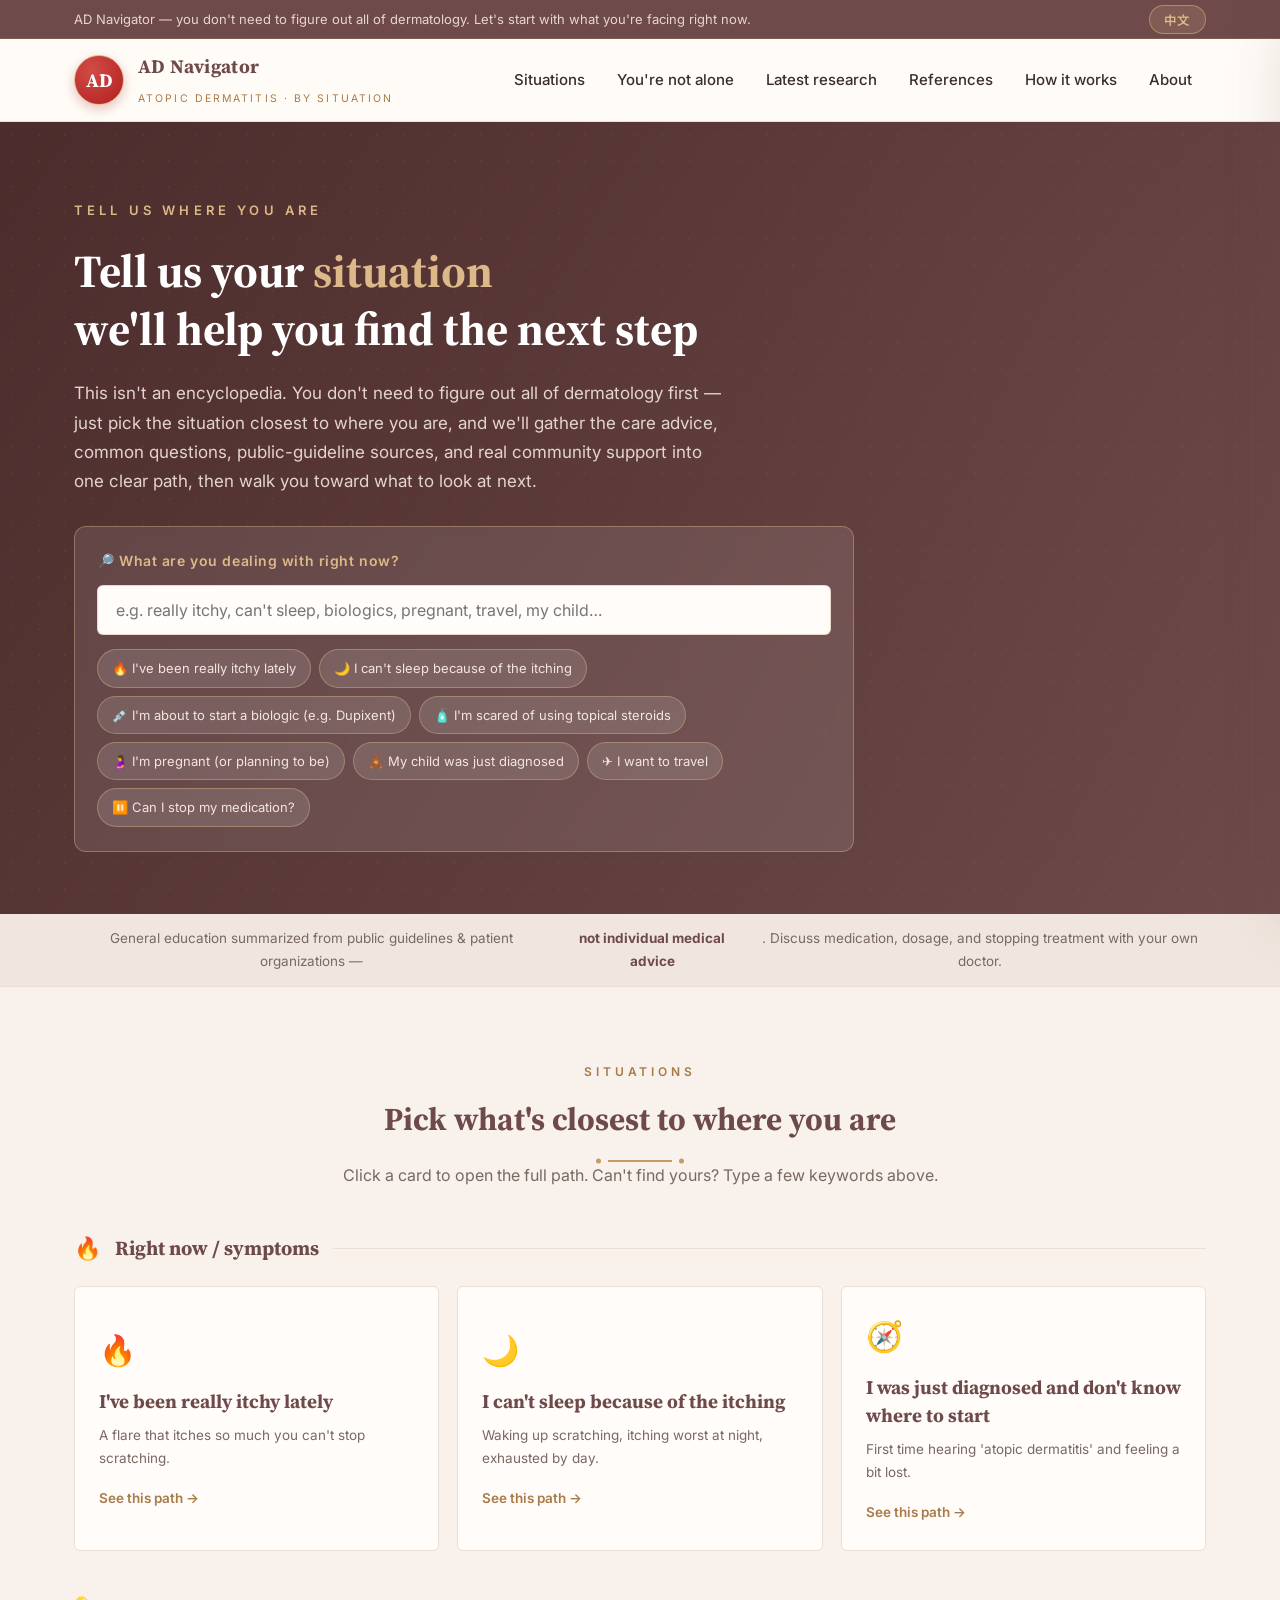
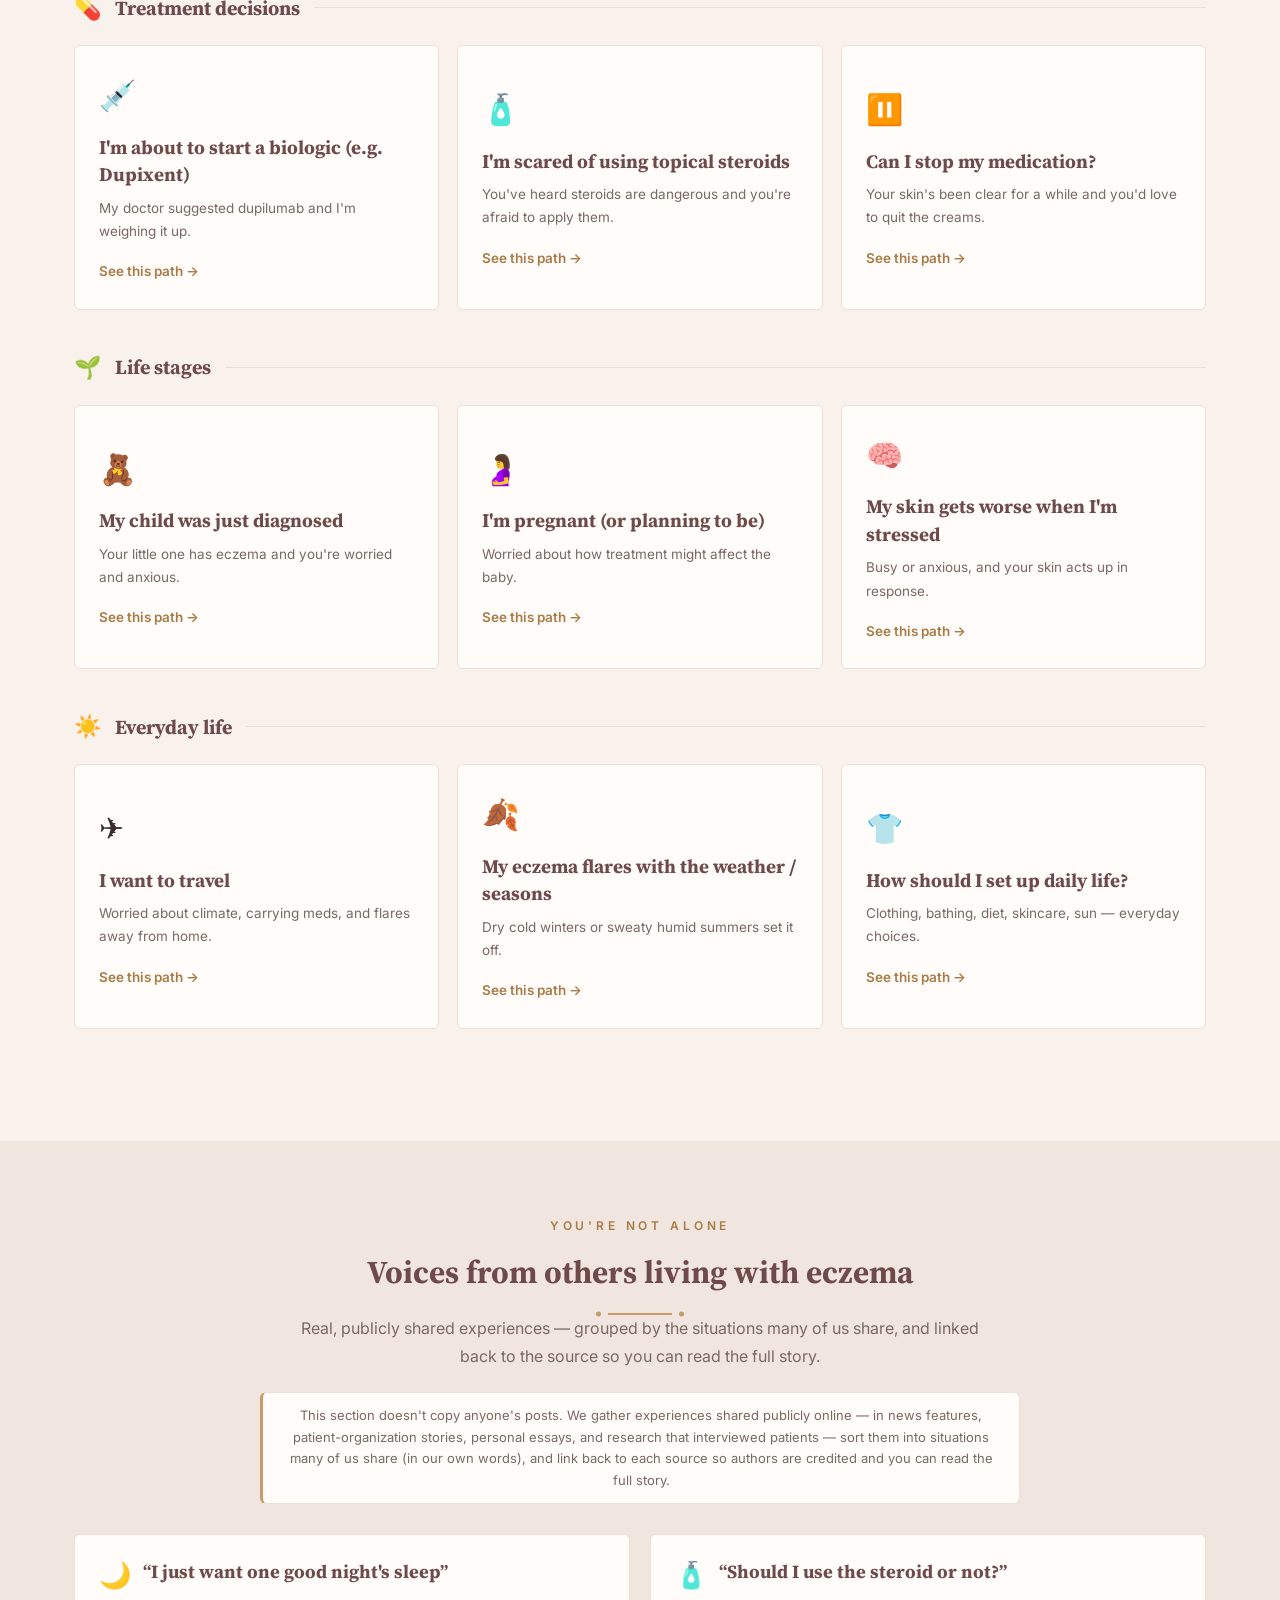
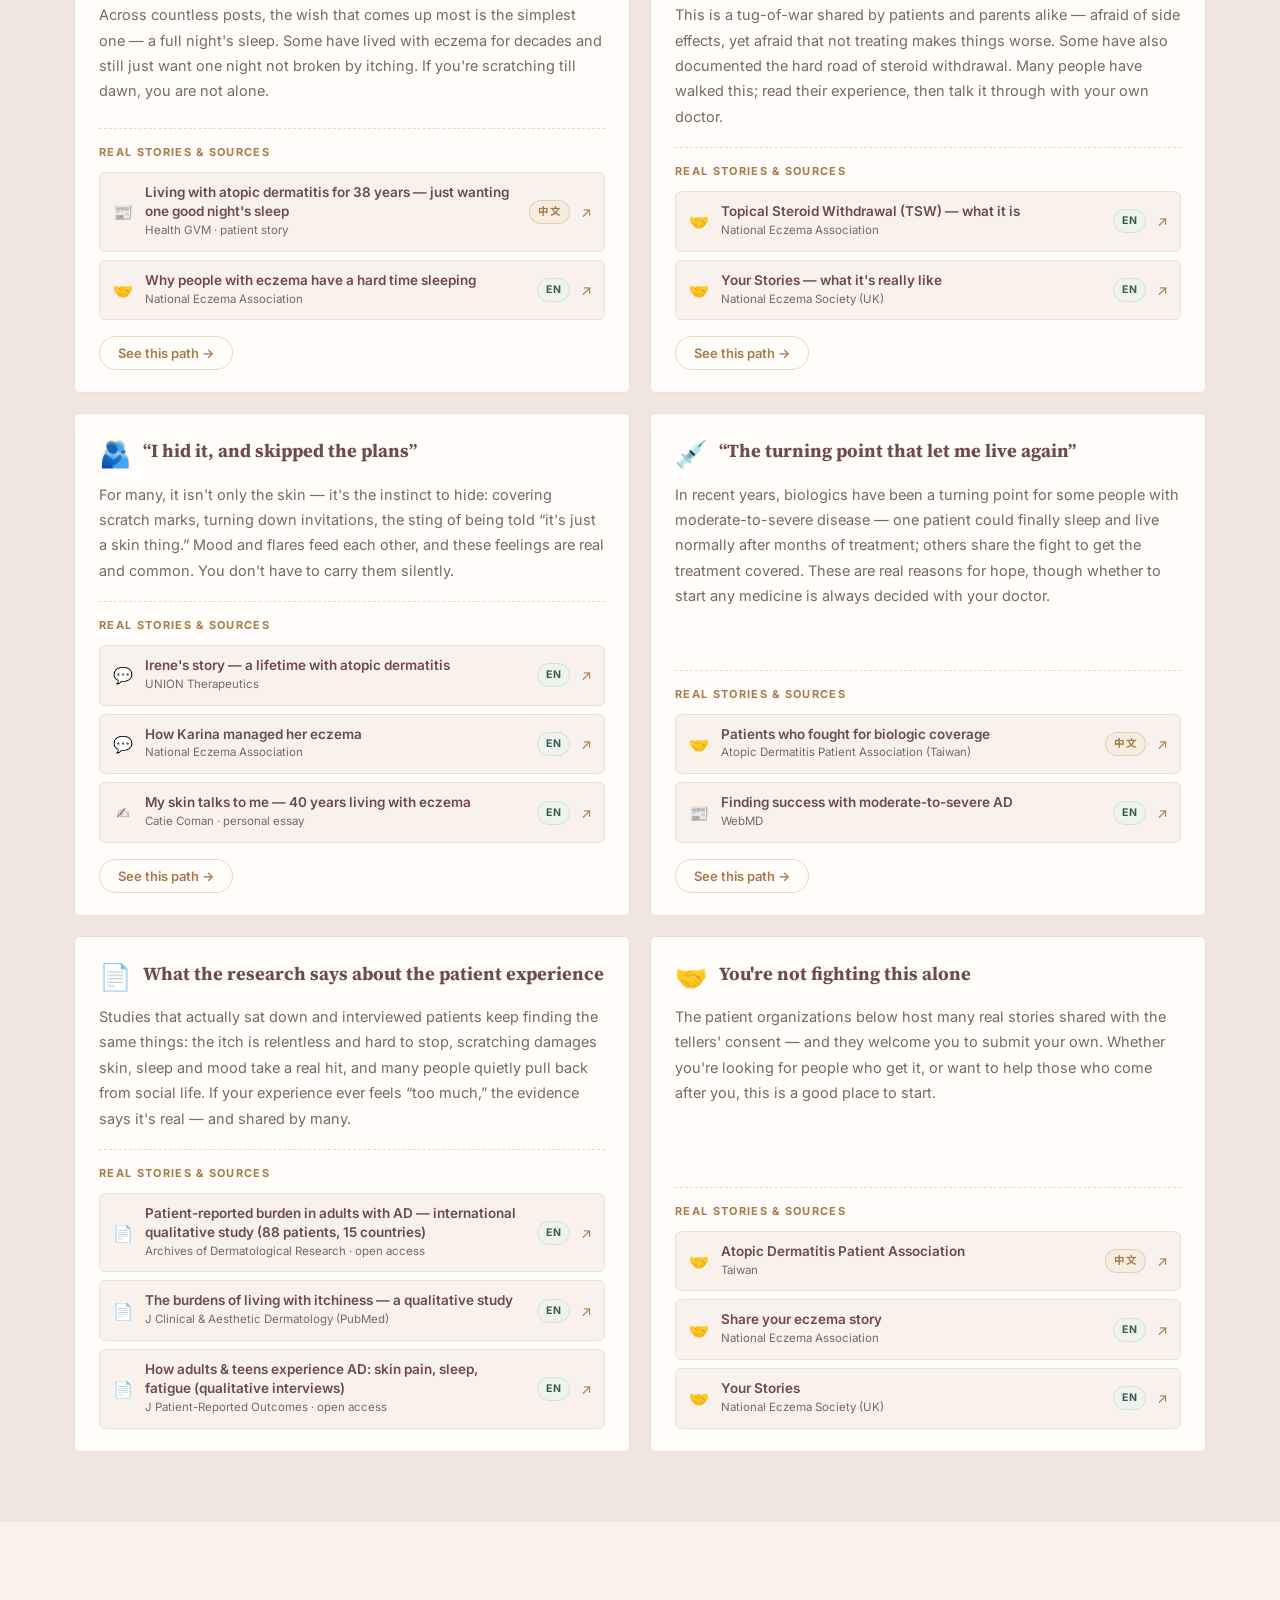
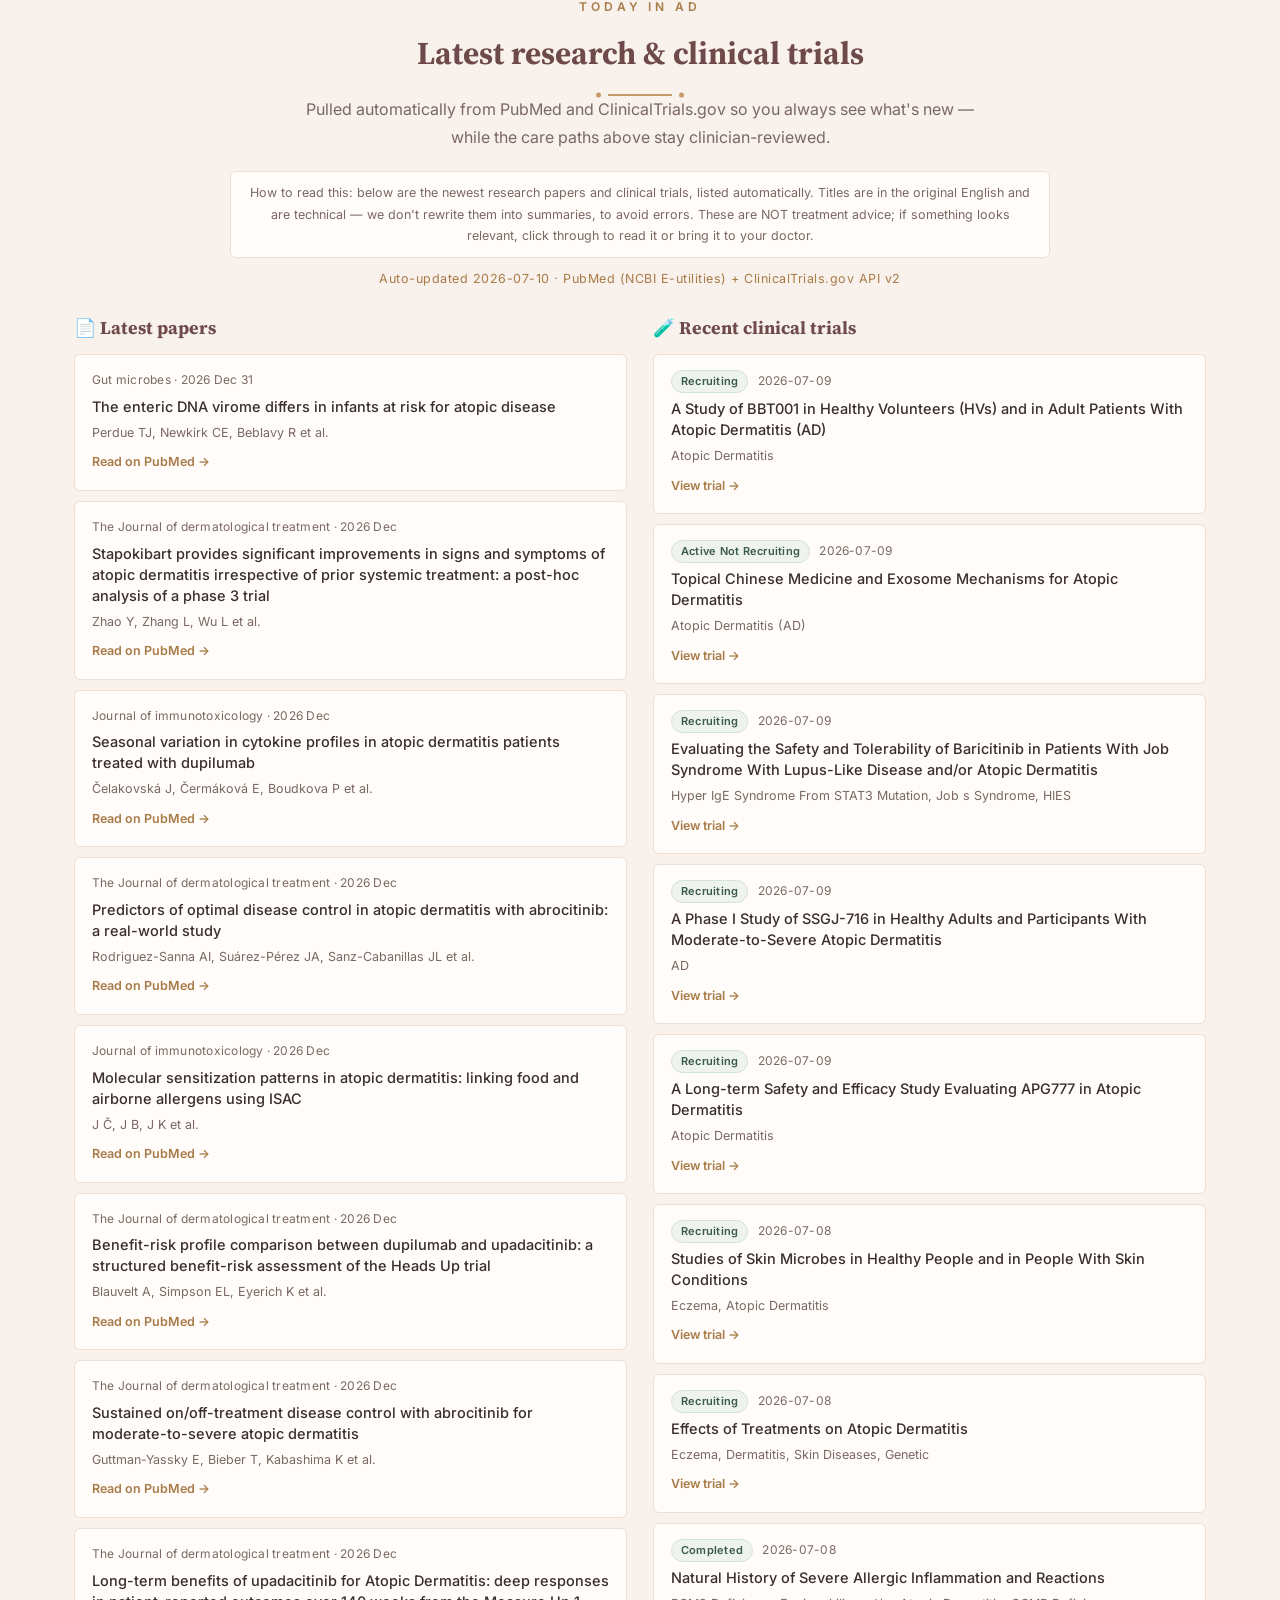
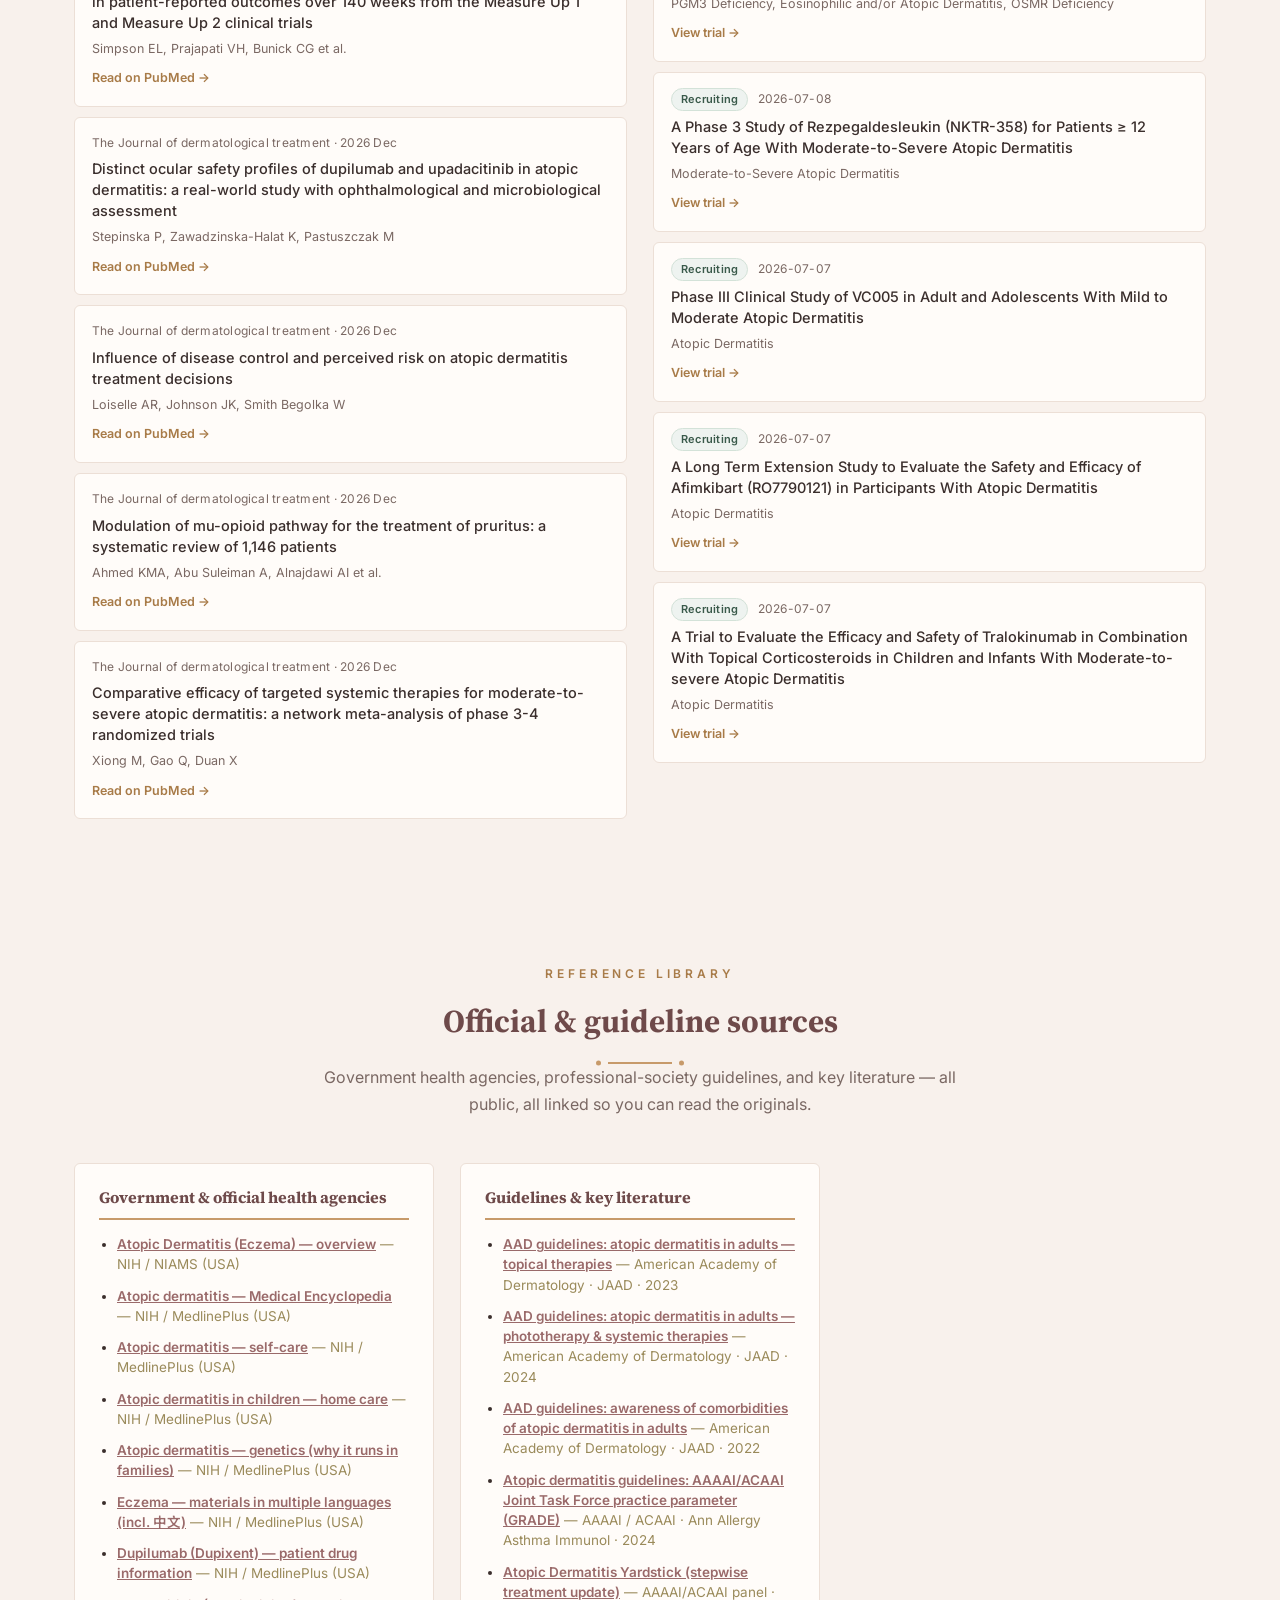
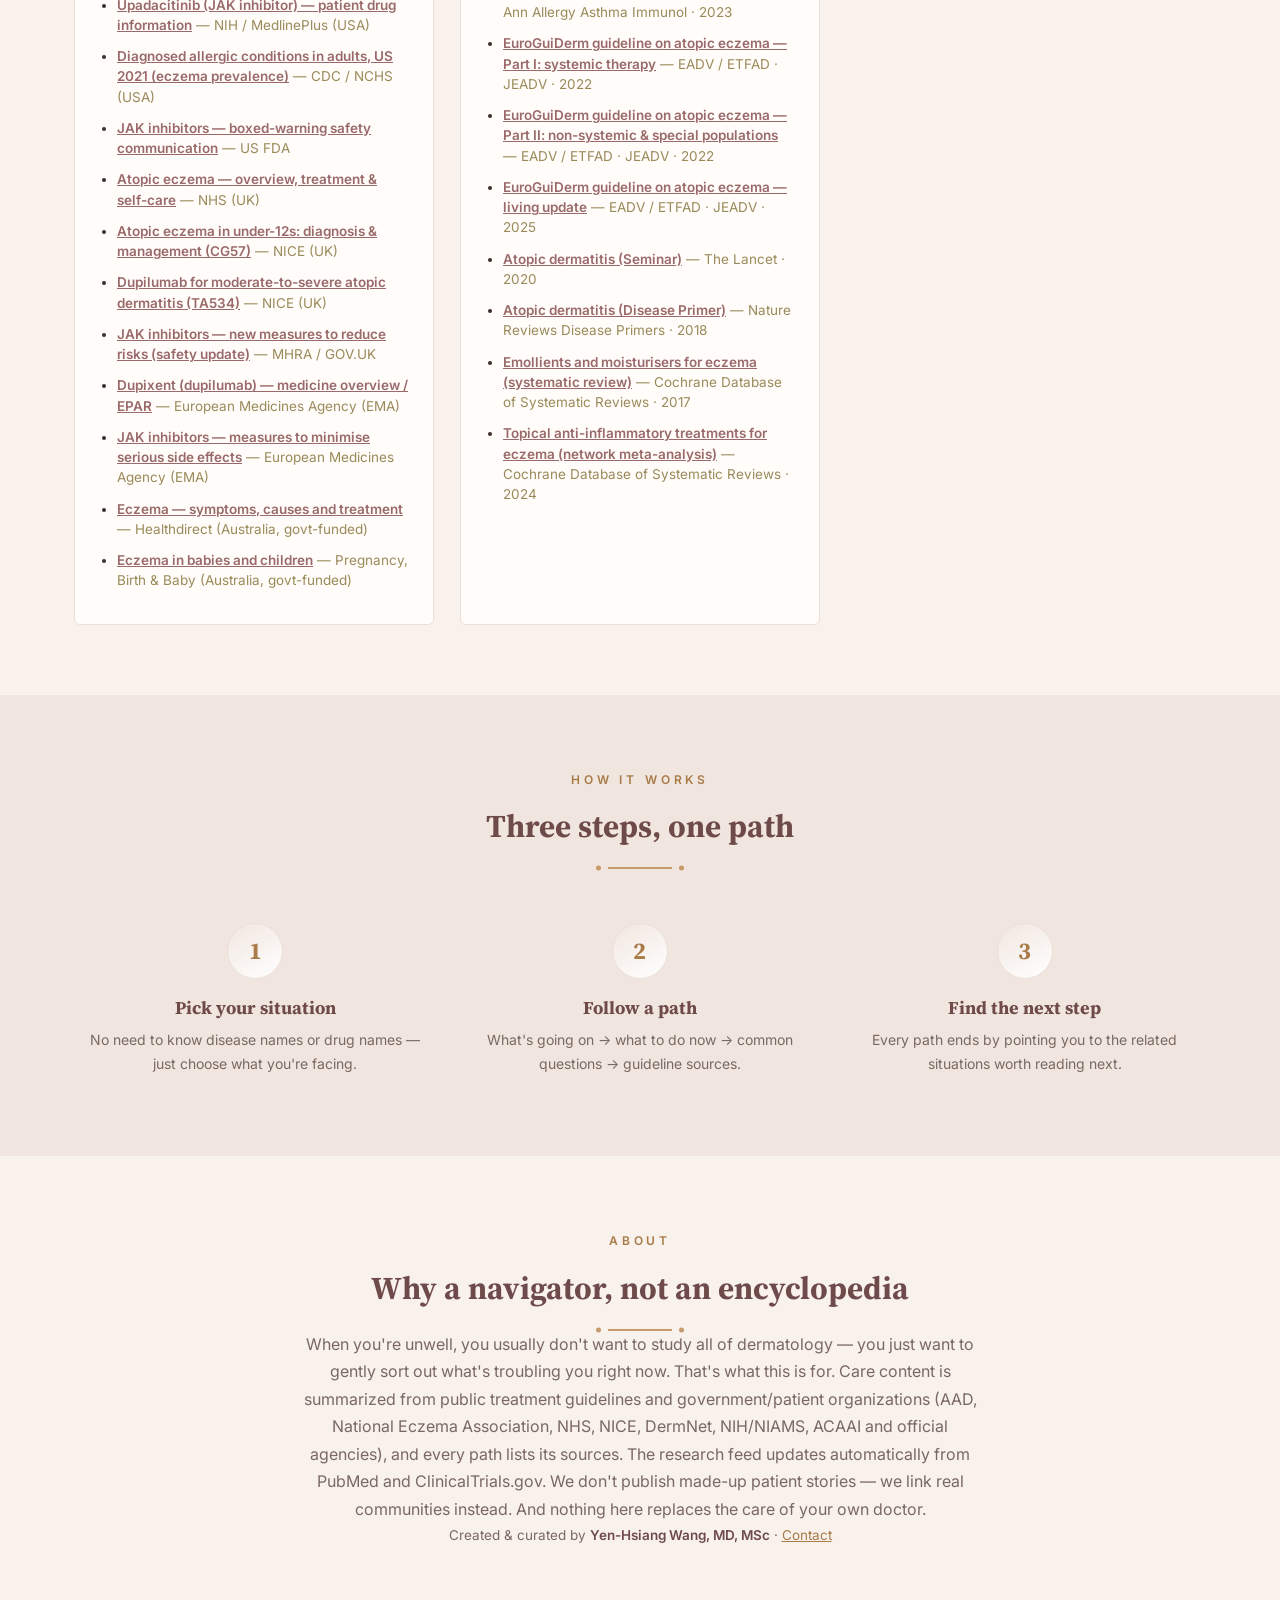
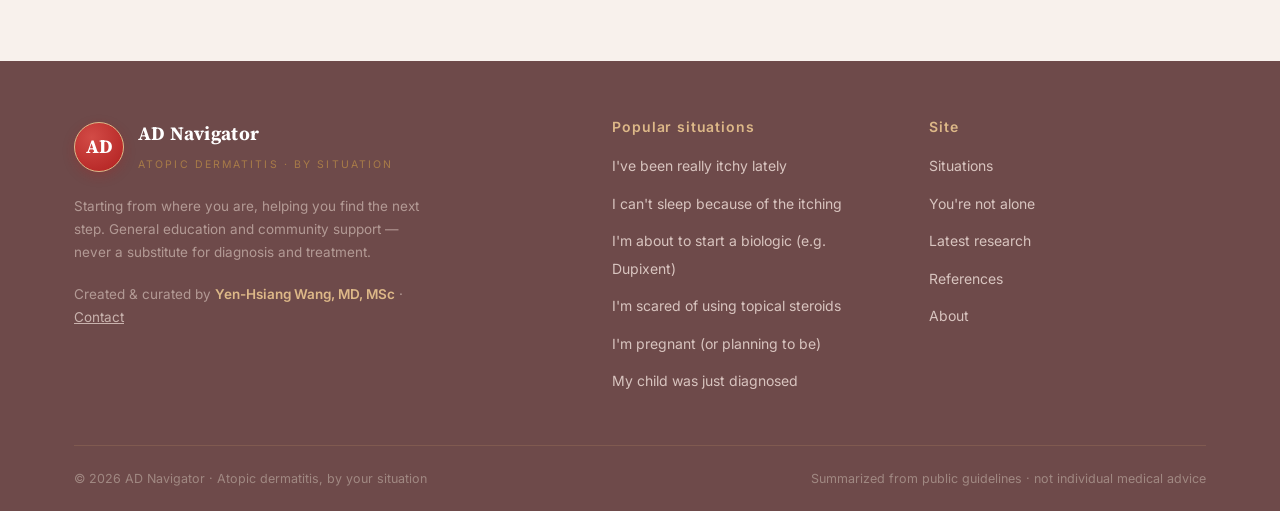
==== commit ddca4b86: "feat: add research + personal-article voices, and creator credit - Voices section now includes peer-" ====
--- a/index.html
+++ b/index.html
@@ -149,6 +149,7 @@
       <h2 data-i18n="about_h2">Why a navigator, not an encyclopedia</h2>
       <div class="gold-rule"></div>
       <p data-i18n="about_p"></p>
+      <p class="about-credit" data-i18n-html="foot_credit">Created &amp; curated by <b>Yen-Hsiang Wang, MD, MSc</b></p>
     </div>
   </div>
 </section>
@@ -167,6 +168,7 @@
           <span class="brand-text"><strong>AD Navigator</strong><span data-i18n="tagline">Atopic Dermatitis · by situation</span></span>
         </div>
         <p data-i18n="foot_tag">Starting from where you are.</p>
+        <p class="footer-credit" data-i18n-html="foot_credit">Created &amp; curated by <b>Yen-Hsiang Wang, MD, MSc</b></p>
       </div>
       <div class="footer-col">
         <h4 data-i18n="foot_popular">Popular situations</h4>
--- a/assets/styles.css
+++ b/assets/styles.css
@@ -130,13 +130,14 @@
 .voice-src{display:flex;align-items:center;gap:11px;padding:10px 12px;border:1px solid var(--line);border-radius:var(--radius);background:var(--cream);margin-bottom:8px;transition:all .2s;}
 .voice-src:last-child{margin-bottom:0;}
 .voice-src:hover{border-color:var(--brass);background:var(--paper);}
-.vs-badge{flex-shrink:0;font-size:11px;font-weight:700;letter-spacing:.03em;padding:2px 8px;border-radius:12px;border:1px solid transparent;}
+.vs-ic{flex-shrink:0;font-size:16px;line-height:1;width:22px;text-align:center;}
+.vs-text{display:flex;flex-direction:column;min-width:0;flex:1;}
+.vs-title{font-size:13.5px;font-weight:600;color:var(--pine);line-height:1.4;}
+.vs-org{font-size:11.5px;color:var(--ink-soft);}
+.vs-badge{flex-shrink:0;font-size:10.5px;font-weight:700;letter-spacing:.03em;padding:2px 8px;border-radius:12px;border:1px solid transparent;}
 .vs-badge.vs-zh{background:#f6ece0;color:var(--brass-deep);border-color:var(--line-dark);}
 .vs-badge.vs-en{background:#eef3f0;color:#3a5a4b;border-color:#d3e2d8;}
-.vs-text{display:flex;flex-direction:column;min-width:0;}
-.vs-title{font-size:13.5px;font-weight:600;color:var(--pine);line-height:1.4;}
-.vs-org{font-size:11.5px;color:var(--ink-soft);}
-.vs-go{margin-left:auto;color:var(--brass-deep);font-size:14px;flex-shrink:0;}
+.vs-go{color:var(--brass-deep);font-size:14px;flex-shrink:0;}
 .voice-path{align-self:flex-start;margin-top:16px;font-family:var(--sans);font-size:13px;font-weight:600;color:var(--brass-deep);background:transparent;border:1px solid var(--line-dark);border-radius:24px;padding:8px 18px;cursor:pointer;transition:all .2s;}
 .voice-path::after{content:" →";transition:margin .2s;}
 .voice-path:hover{background:var(--brass);color:#fff;border-color:var(--brass);}
@@ -241,6 +242,13 @@
 .footer-top{display:grid;grid-template-columns:1.8fr 1fr 1fr;gap:40px;padding-bottom:40px;border-bottom:1px solid rgba(199,154,106,.2);}
 .footer-brand .brand .brand-text strong{color:#fff;}
 .footer-brand p{font-size:13.5px;color:#b39a95;margin:18px 0 0;max-width:360px;}
+.footer-credit{font-size:12.5px;color:#c9b3ae;margin-top:12px;}
+.footer-credit b{color:var(--brass-soft);font-weight:600;}
+.footer-credit a{color:#c9b3ae;text-decoration:underline;}
+.footer-credit a:hover{color:var(--brass-soft);}
+.about-credit{margin:20px auto 0;font-size:13.5px;color:var(--ink-soft);}
+.about-credit b{color:var(--pine);font-weight:600;}
+.about-credit a{color:var(--brass-deep);text-decoration:underline;}
 .footer-col h4{color:var(--brass-soft);font-size:14px;letter-spacing:.06em;margin:0 0 16px;font-family:var(--sans);font-weight:600;}
 .footer-col ul{list-style:none;padding:0;margin:0;}
 .footer-col ul li{margin-bottom:10px;}
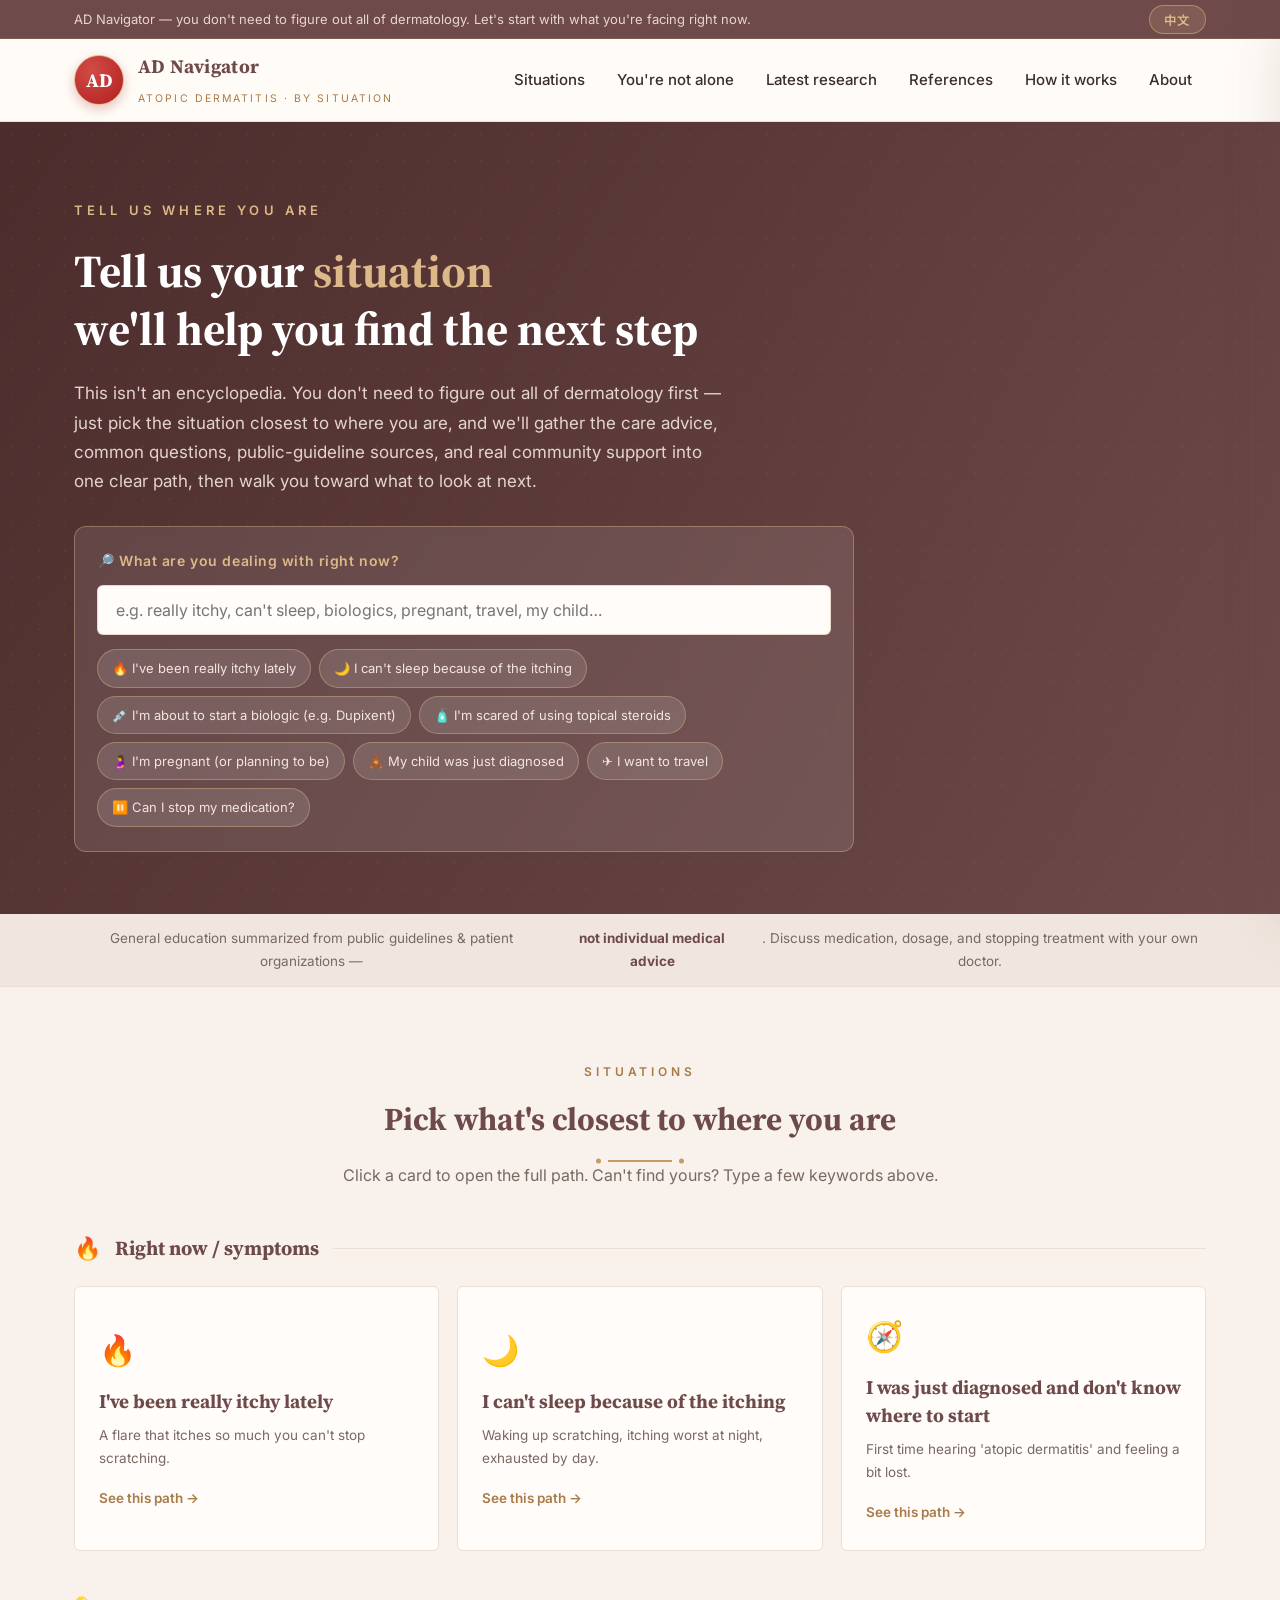
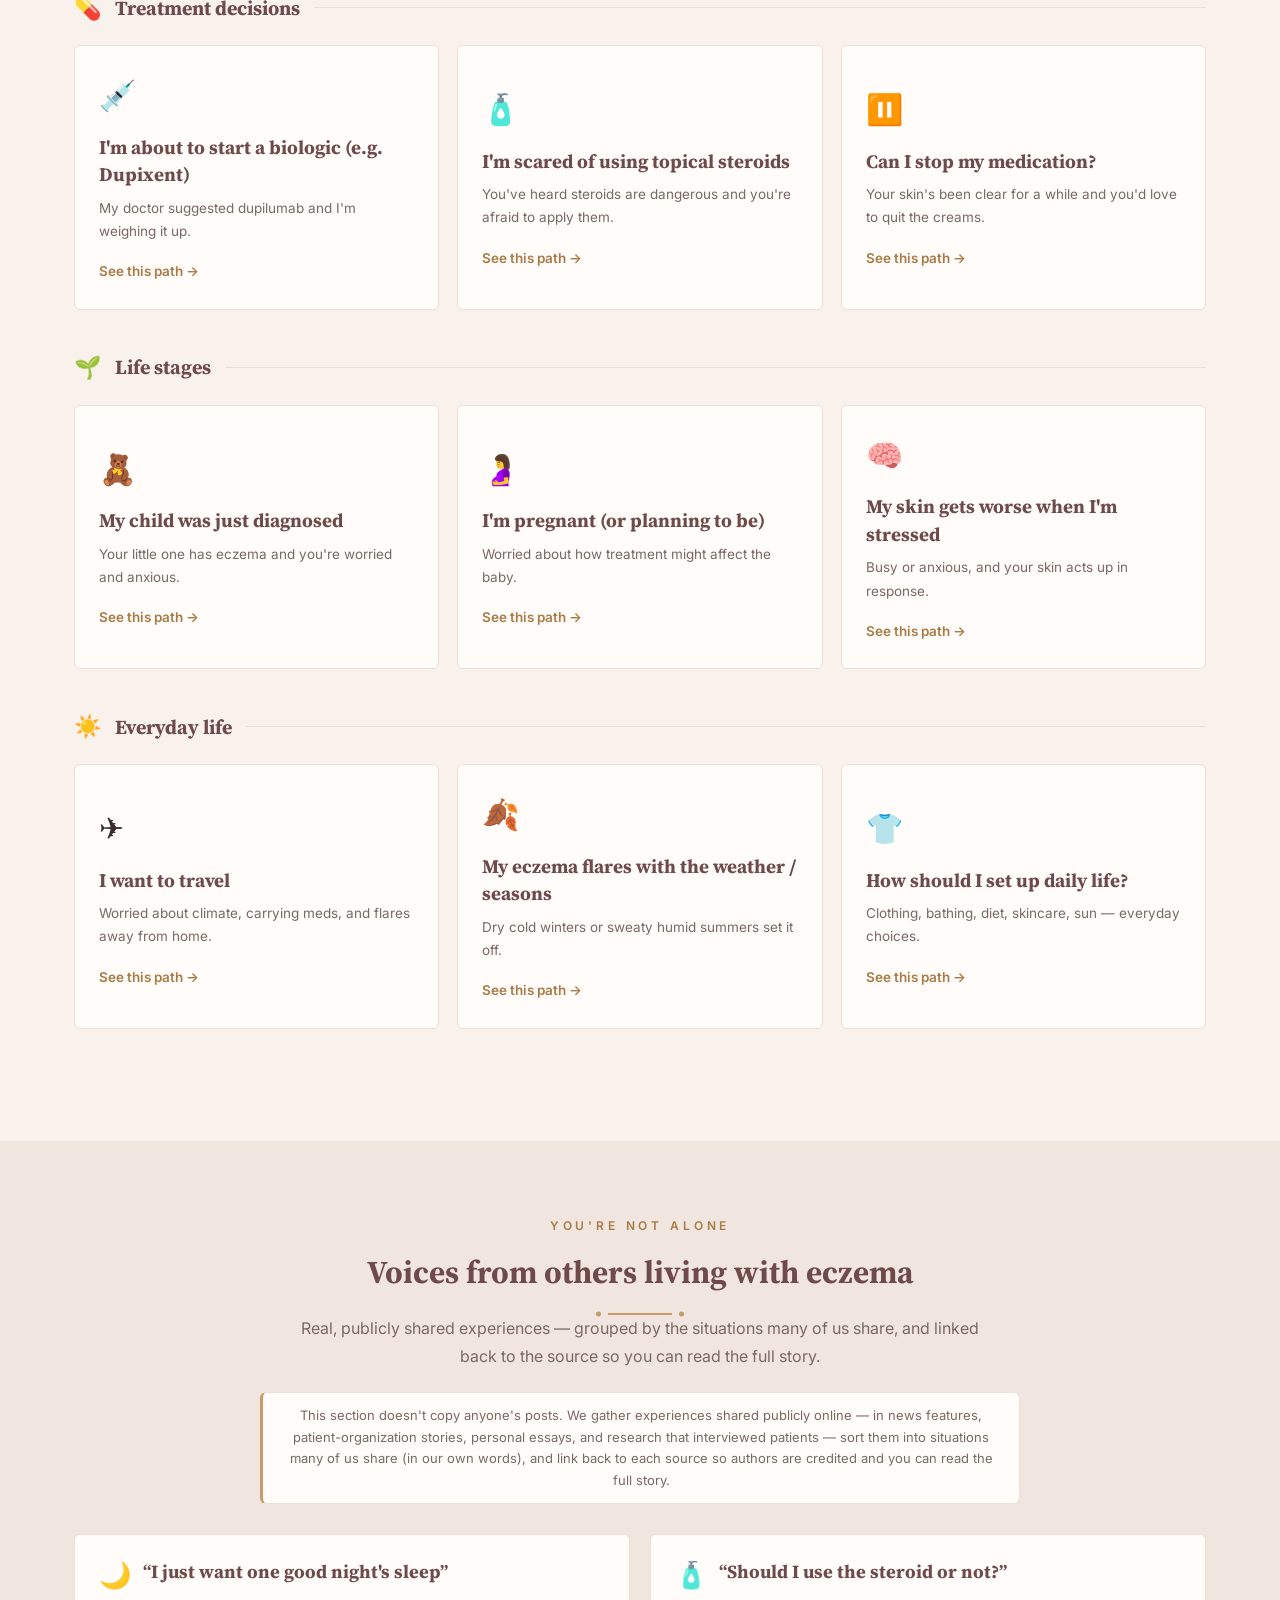
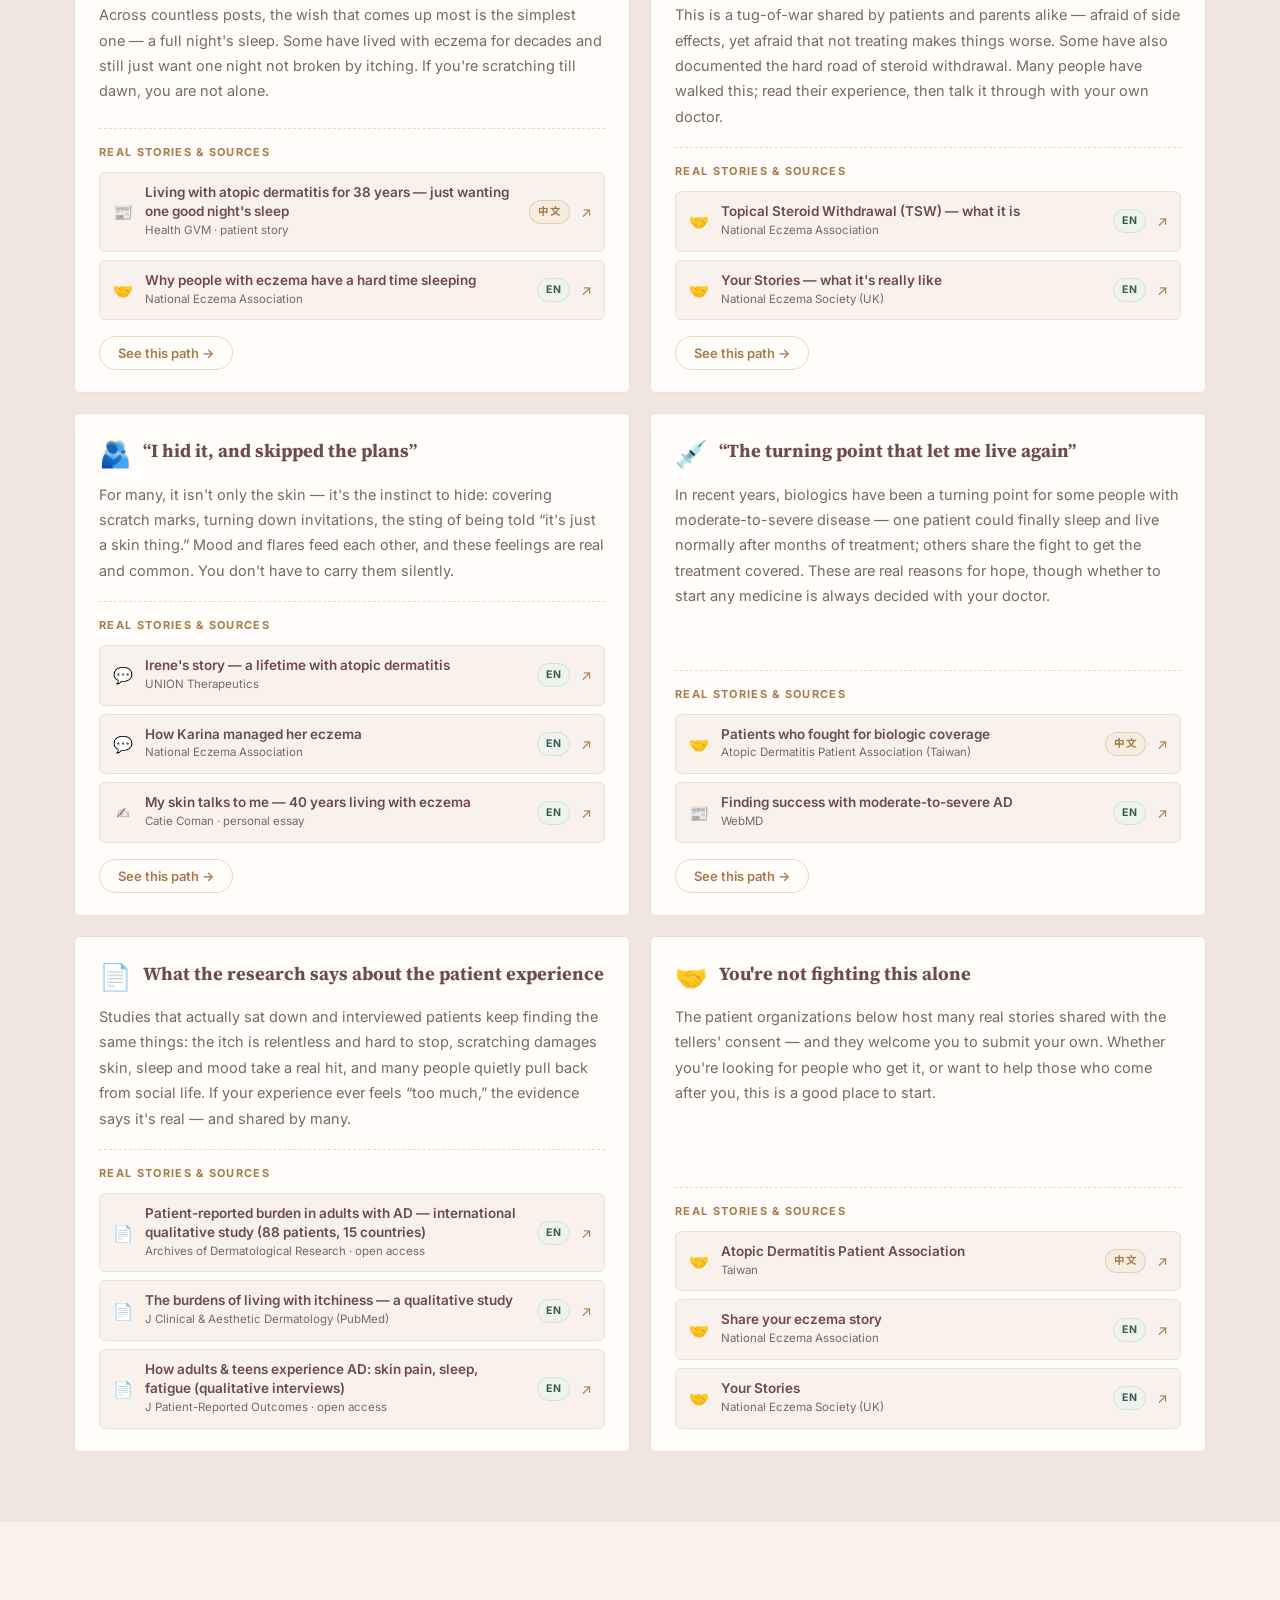
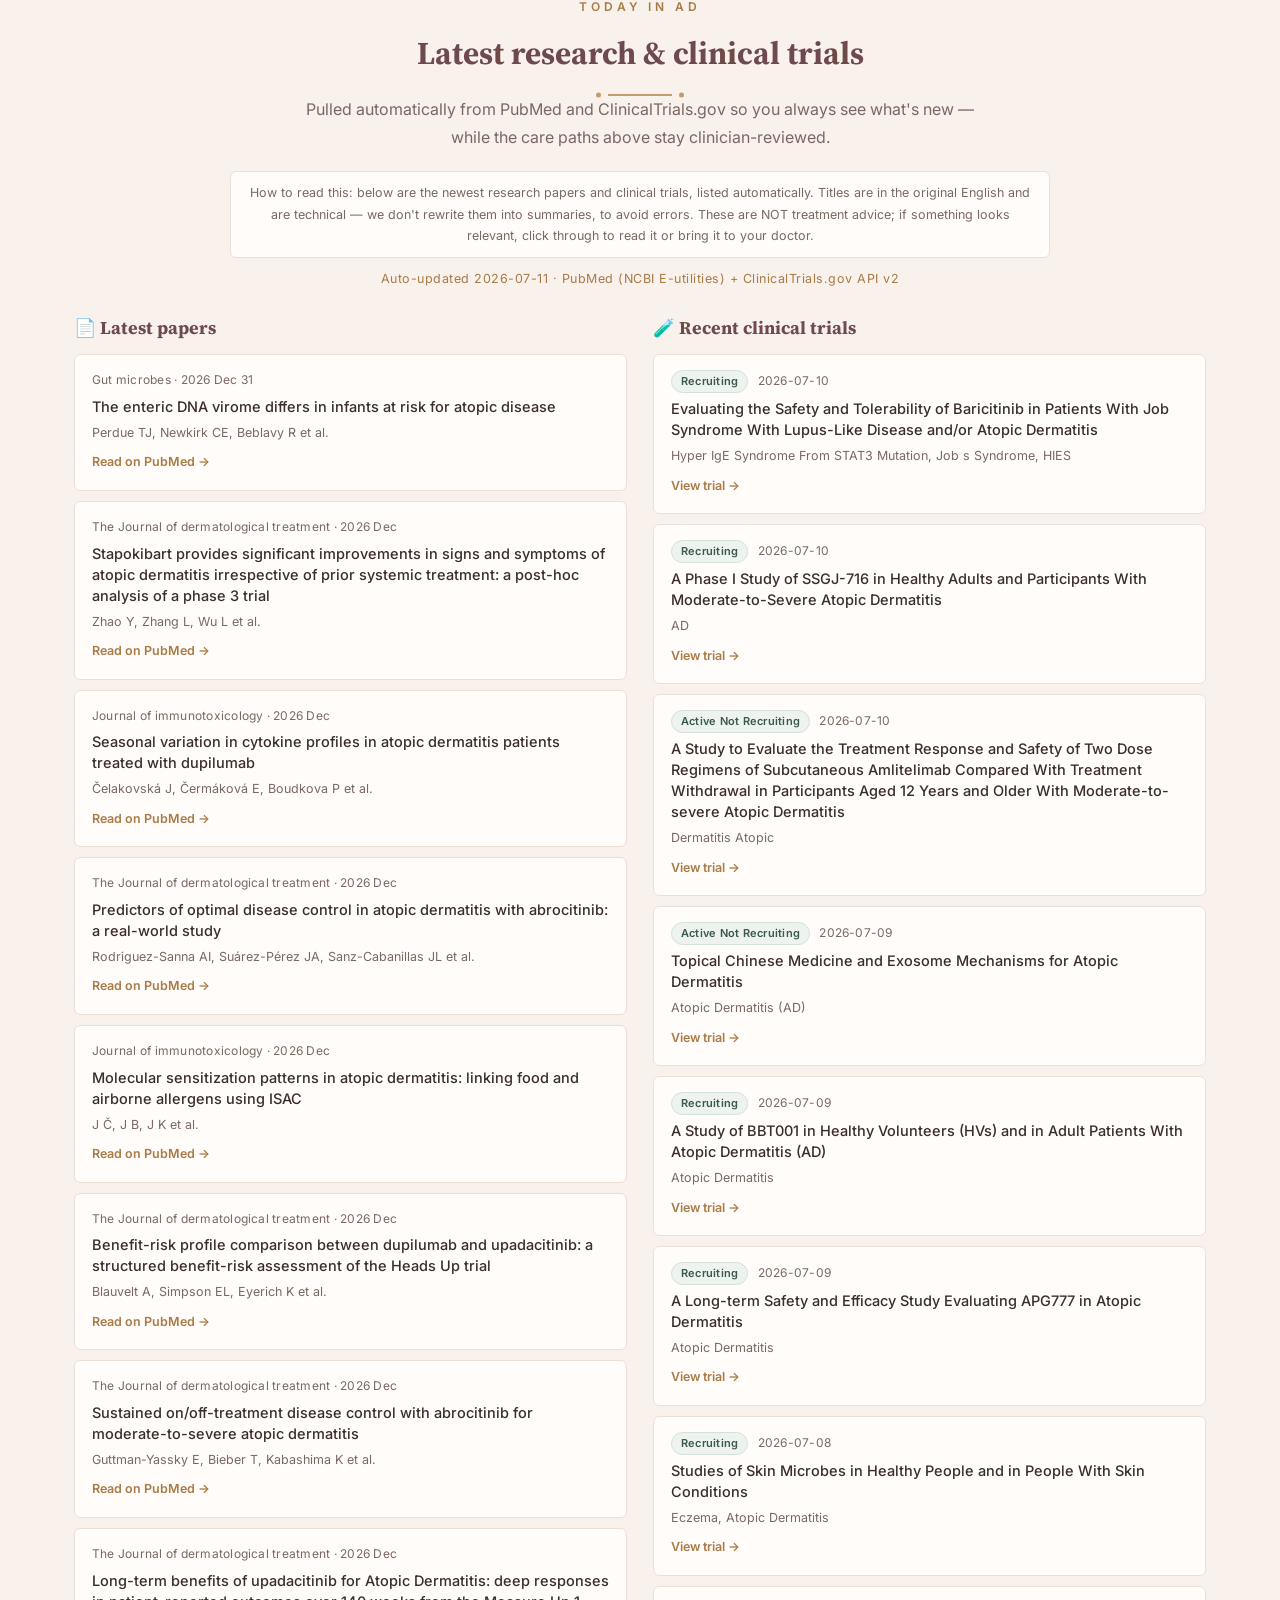
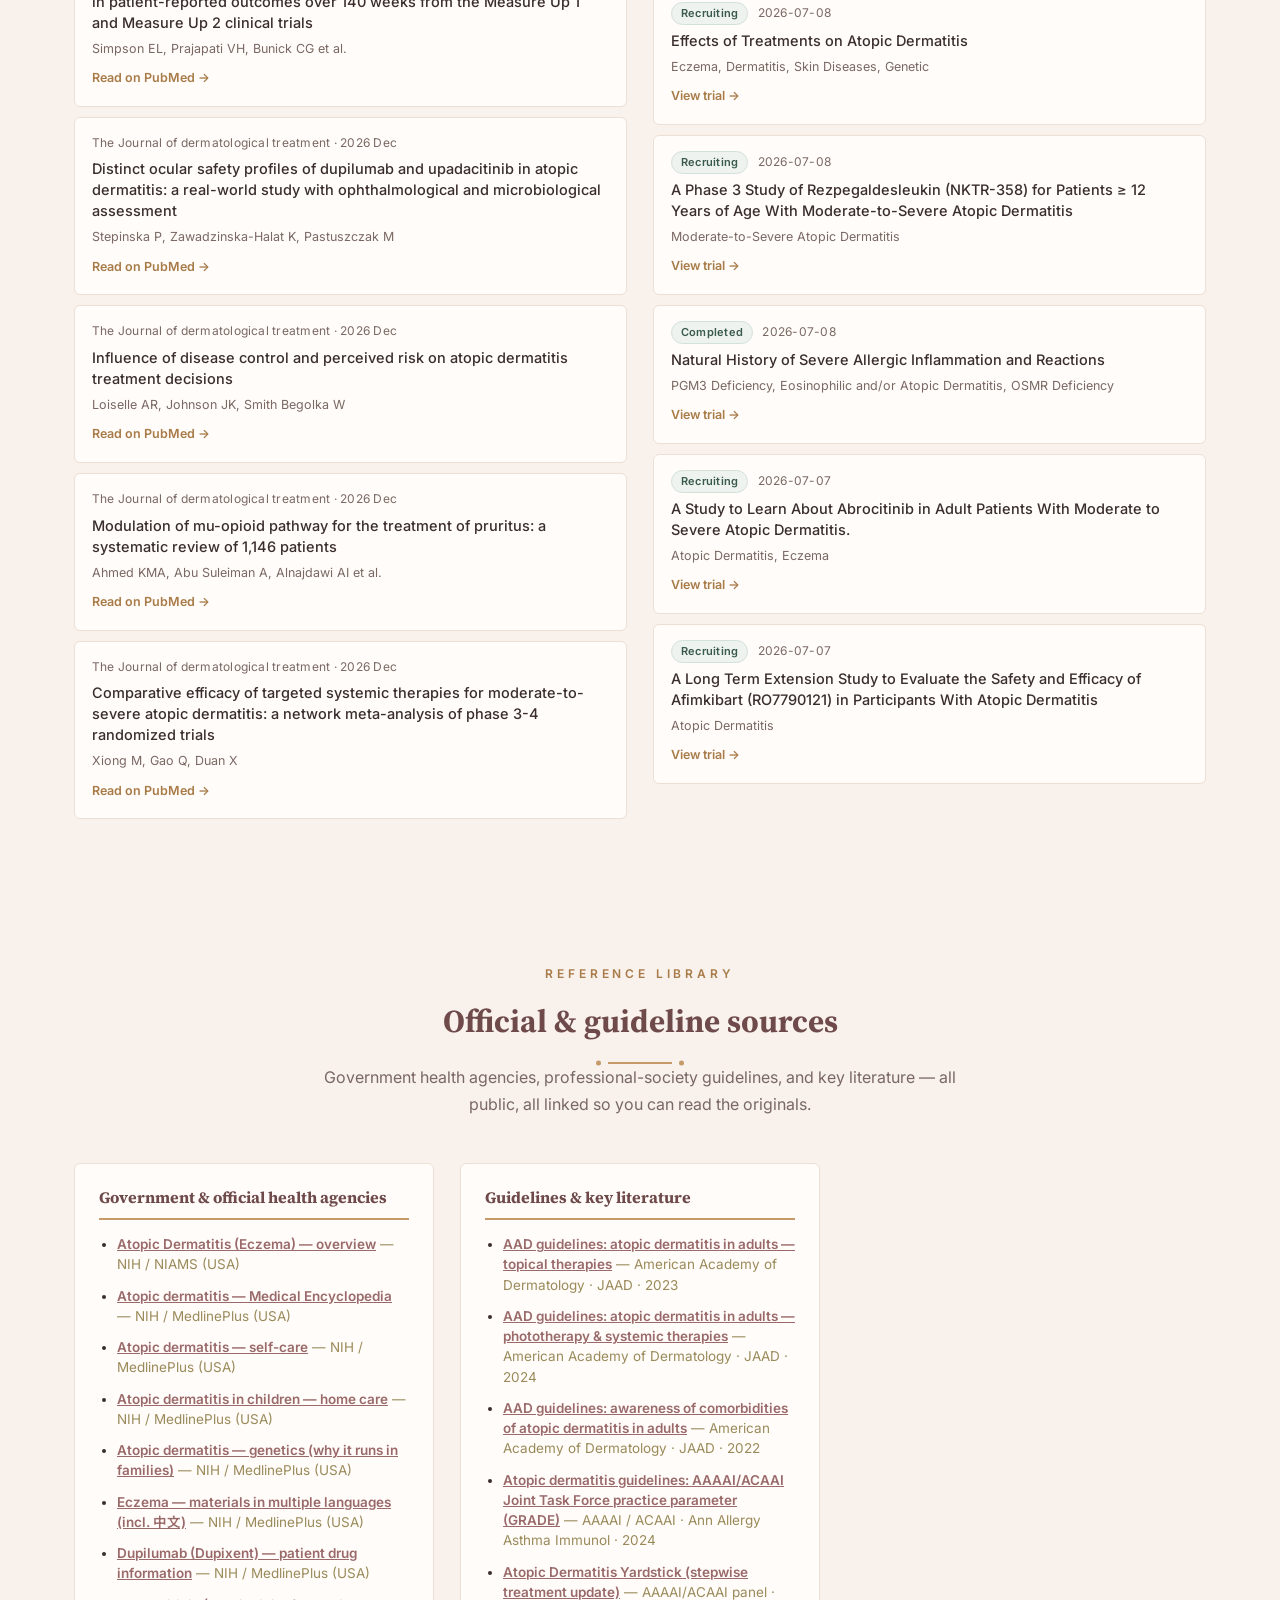
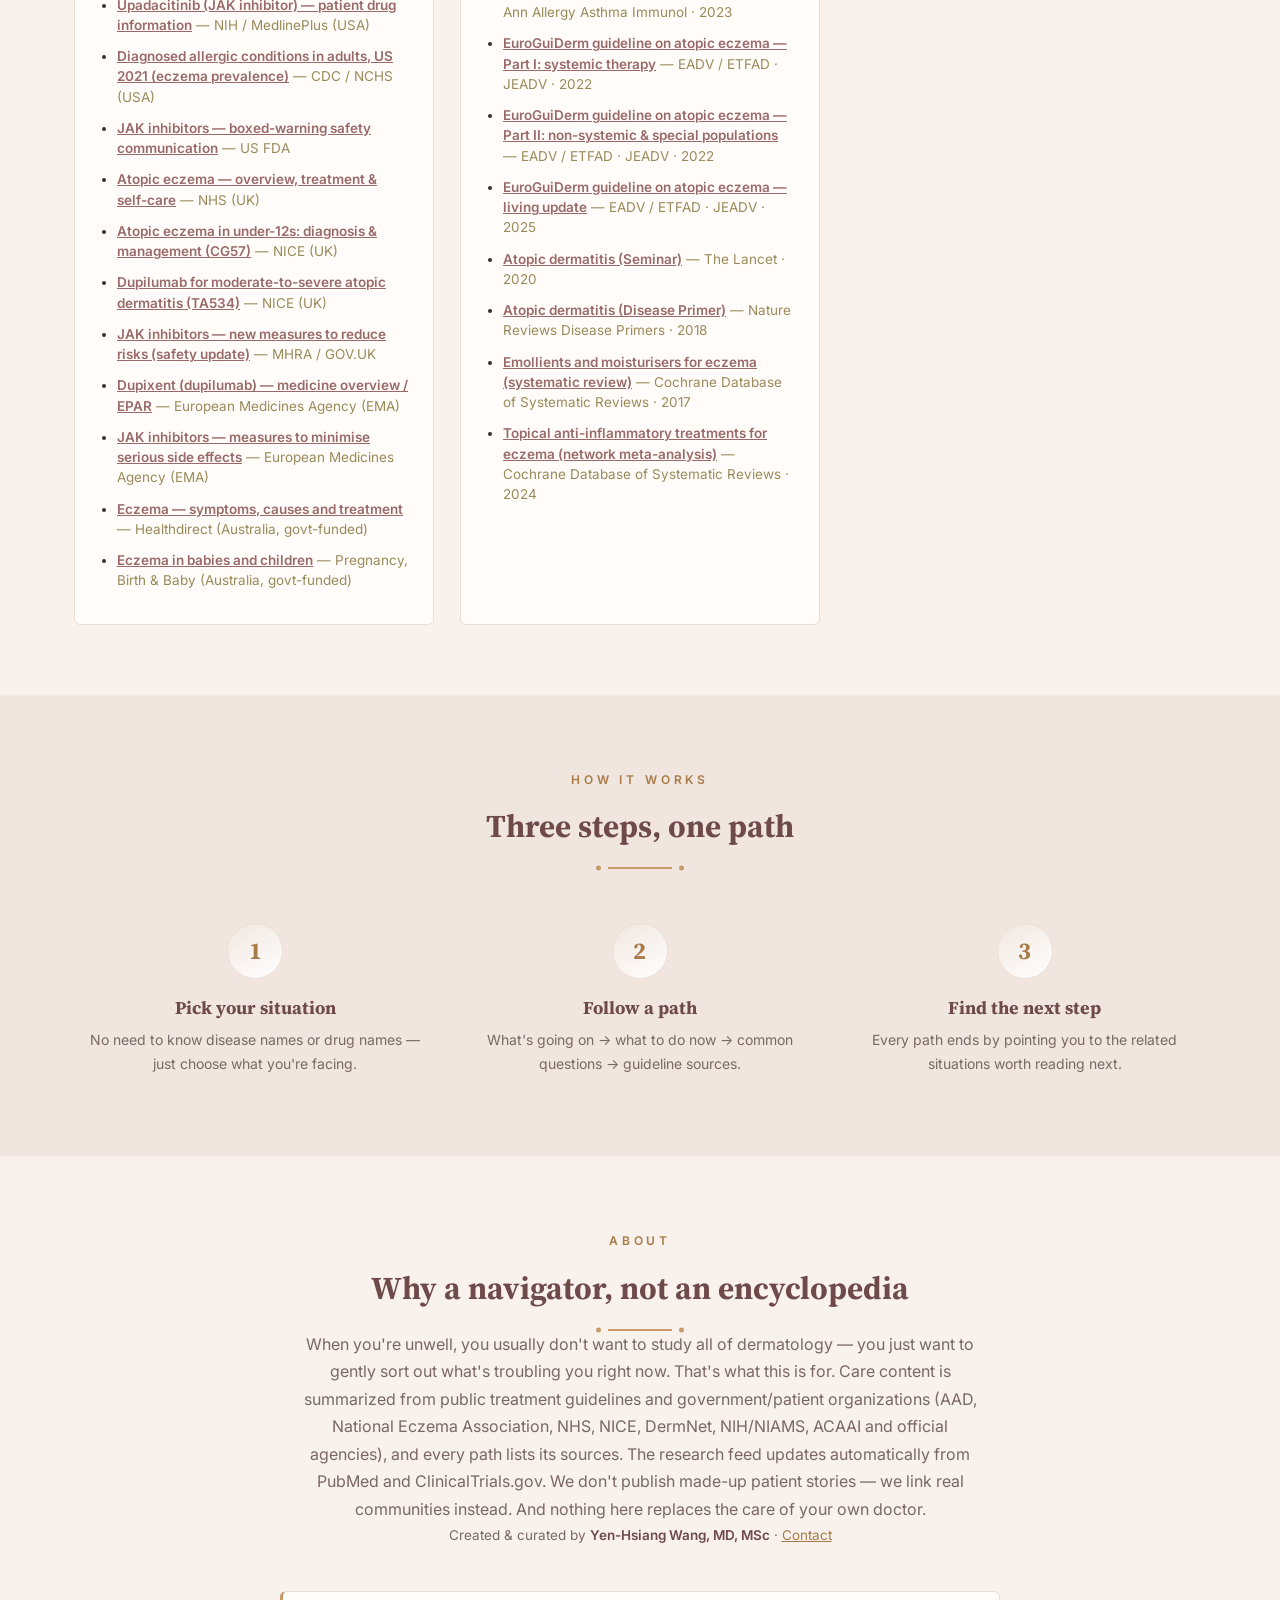
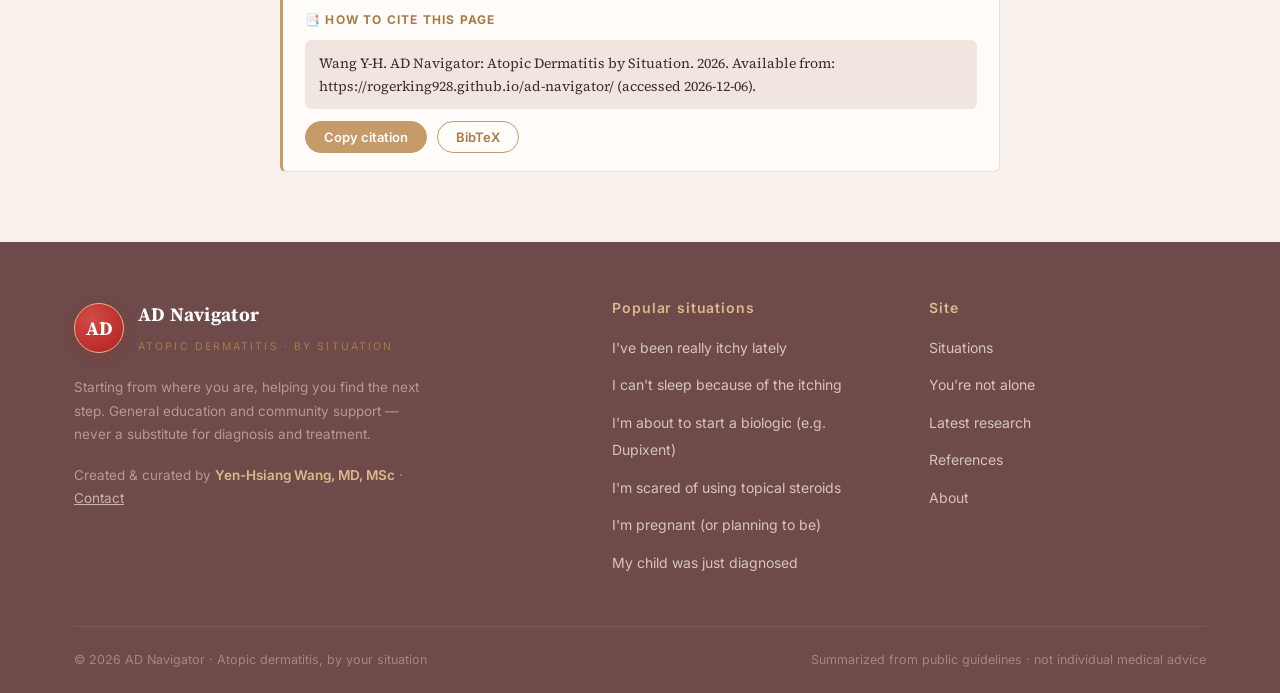
==== commit 880dc8a3: "feat: add "How to cite this page" block with copy + BibTeX Site-level citation in the About section " ====
--- a/index.html
+++ b/index.html
@@ -151,6 +151,7 @@
       <p data-i18n="about_p"></p>
       <p class="about-credit" data-i18n-html="foot_credit">Created &amp; curated by <b>Yen-Hsiang Wang, MD, MSc</b></p>
     </div>
+    <div class="cite-box" id="citeBox"></div>
   </div>
 </section>
 
--- a/assets/styles.css
+++ b/assets/styles.css
@@ -166,6 +166,10 @@
 .res-card:hover .res-title{color:var(--pine);}
 .res-auth{font-size:12.5px;color:var(--ink-soft);margin-top:5px;}
 .res-go{display:inline-block;margin-top:8px;font-size:12.5px;font-weight:600;color:var(--brass-deep);}
+.res-toggle-wrap{grid-column:1/-1;display:flex;flex-direction:column;align-items:center;gap:8px;margin-top:22px;}
+.res-toggle{font-family:var(--sans);font-size:13.5px;font-weight:600;color:var(--brass-deep);background:var(--paper);border:1px solid var(--line-dark);border-radius:24px;padding:9px 22px;cursor:pointer;transition:all .2s;}
+.res-toggle:hover{background:var(--brass);color:#fff;border-color:var(--brass);}
+.res-archive-note{font-size:12px;color:var(--ink-soft);}
 
 /* how it works */
 .how-grid{display:grid;grid-template-columns:repeat(3,1fr);gap:22px;}
@@ -249,6 +253,16 @@
 .about-credit{margin:20px auto 0;font-size:13.5px;color:var(--ink-soft);}
 .about-credit b{color:var(--pine);font-weight:600;}
 .about-credit a{color:var(--brass-deep);text-decoration:underline;}
+
+/* cite this page */
+.cite-box{max-width:720px;margin:26px auto 0;background:var(--paper);border:1px solid var(--line);border-left:3px solid var(--brass);border-radius:var(--radius);padding:18px 22px;text-align:left;}
+.cite-label{font-family:var(--sans);font-size:12px;font-weight:700;letter-spacing:.1em;text-transform:uppercase;color:var(--brass-deep);margin-bottom:10px;}
+.cite-text{font-family:"Source Serif 4",Georgia,serif;font-size:14px;color:var(--ink);line-height:1.6;background:var(--cream-2);border-radius:var(--radius);padding:12px 14px;word-break:break-word;}
+.cite-actions{display:flex;gap:10px;margin-top:12px;flex-wrap:wrap;}
+.cite-btn{font-family:var(--sans);font-size:13px;font-weight:600;color:#fff;background:var(--brass);border:1px solid var(--brass);border-radius:20px;padding:7px 18px;cursor:pointer;transition:all .2s;}
+.cite-btn:hover{background:var(--brass-deep);border-color:var(--brass-deep);}
+.cite-btn--ghost{background:transparent;color:var(--brass-deep);}
+.cite-btn--ghost:hover{background:rgba(176,138,79,.12);color:var(--brass-deep);}
 .footer-col h4{color:var(--brass-soft);font-size:14px;letter-spacing:.06em;margin:0 0 16px;font-family:var(--sans);font-weight:600;}
 .footer-col ul{list-style:none;padding:0;margin:0;}
 .footer-col ul li{margin-bottom:10px;}
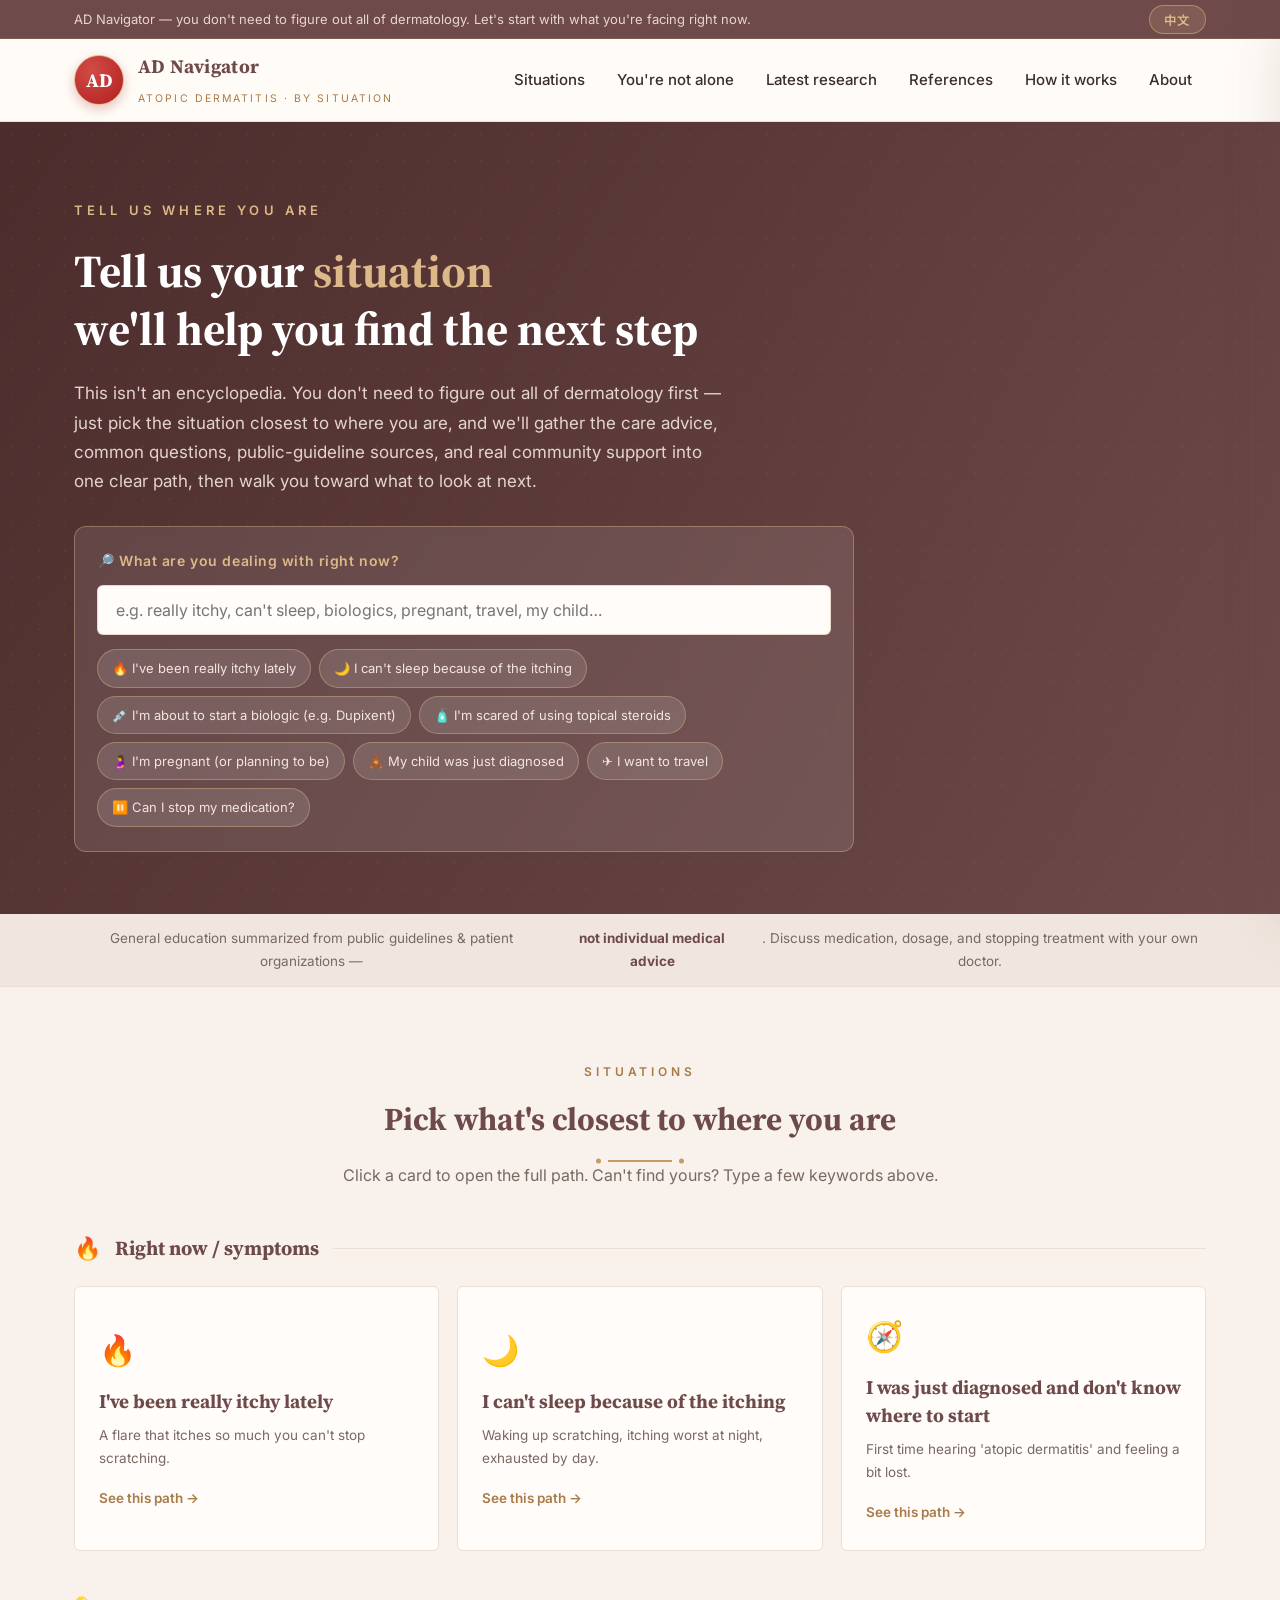
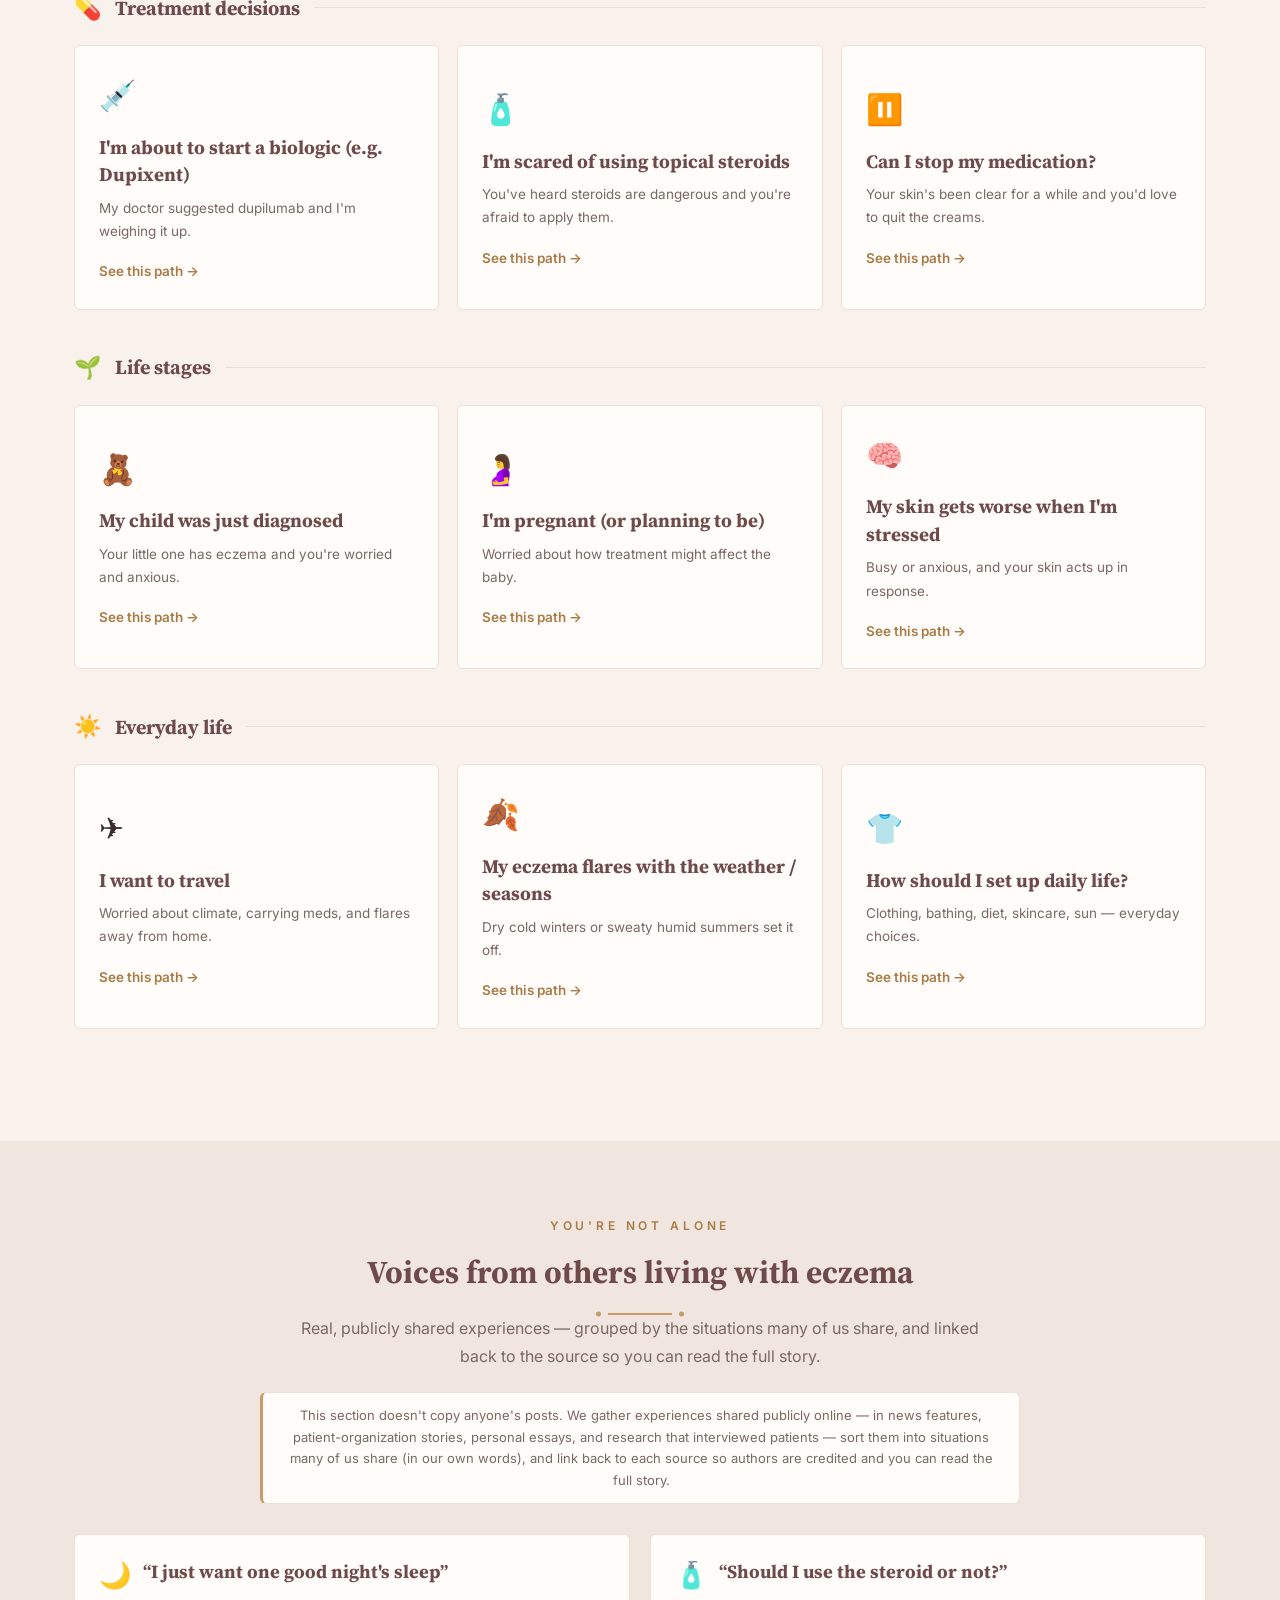
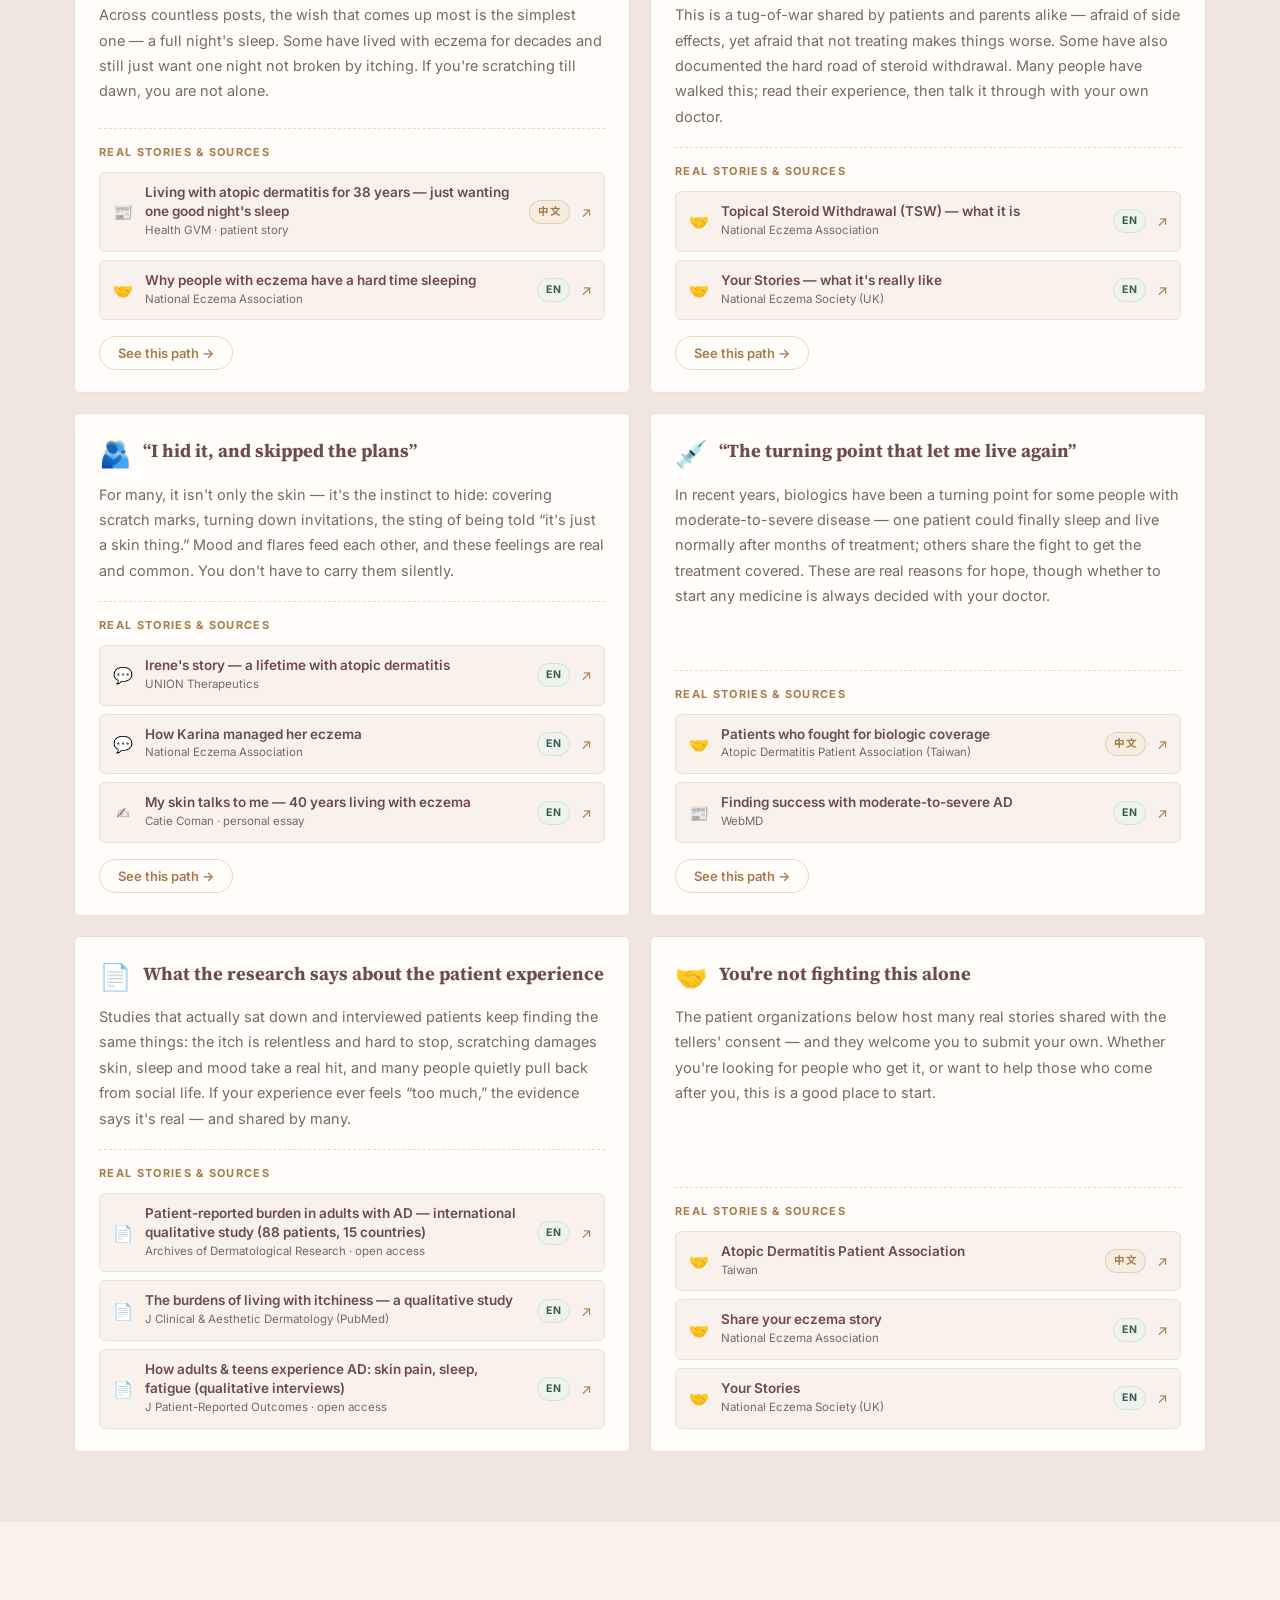
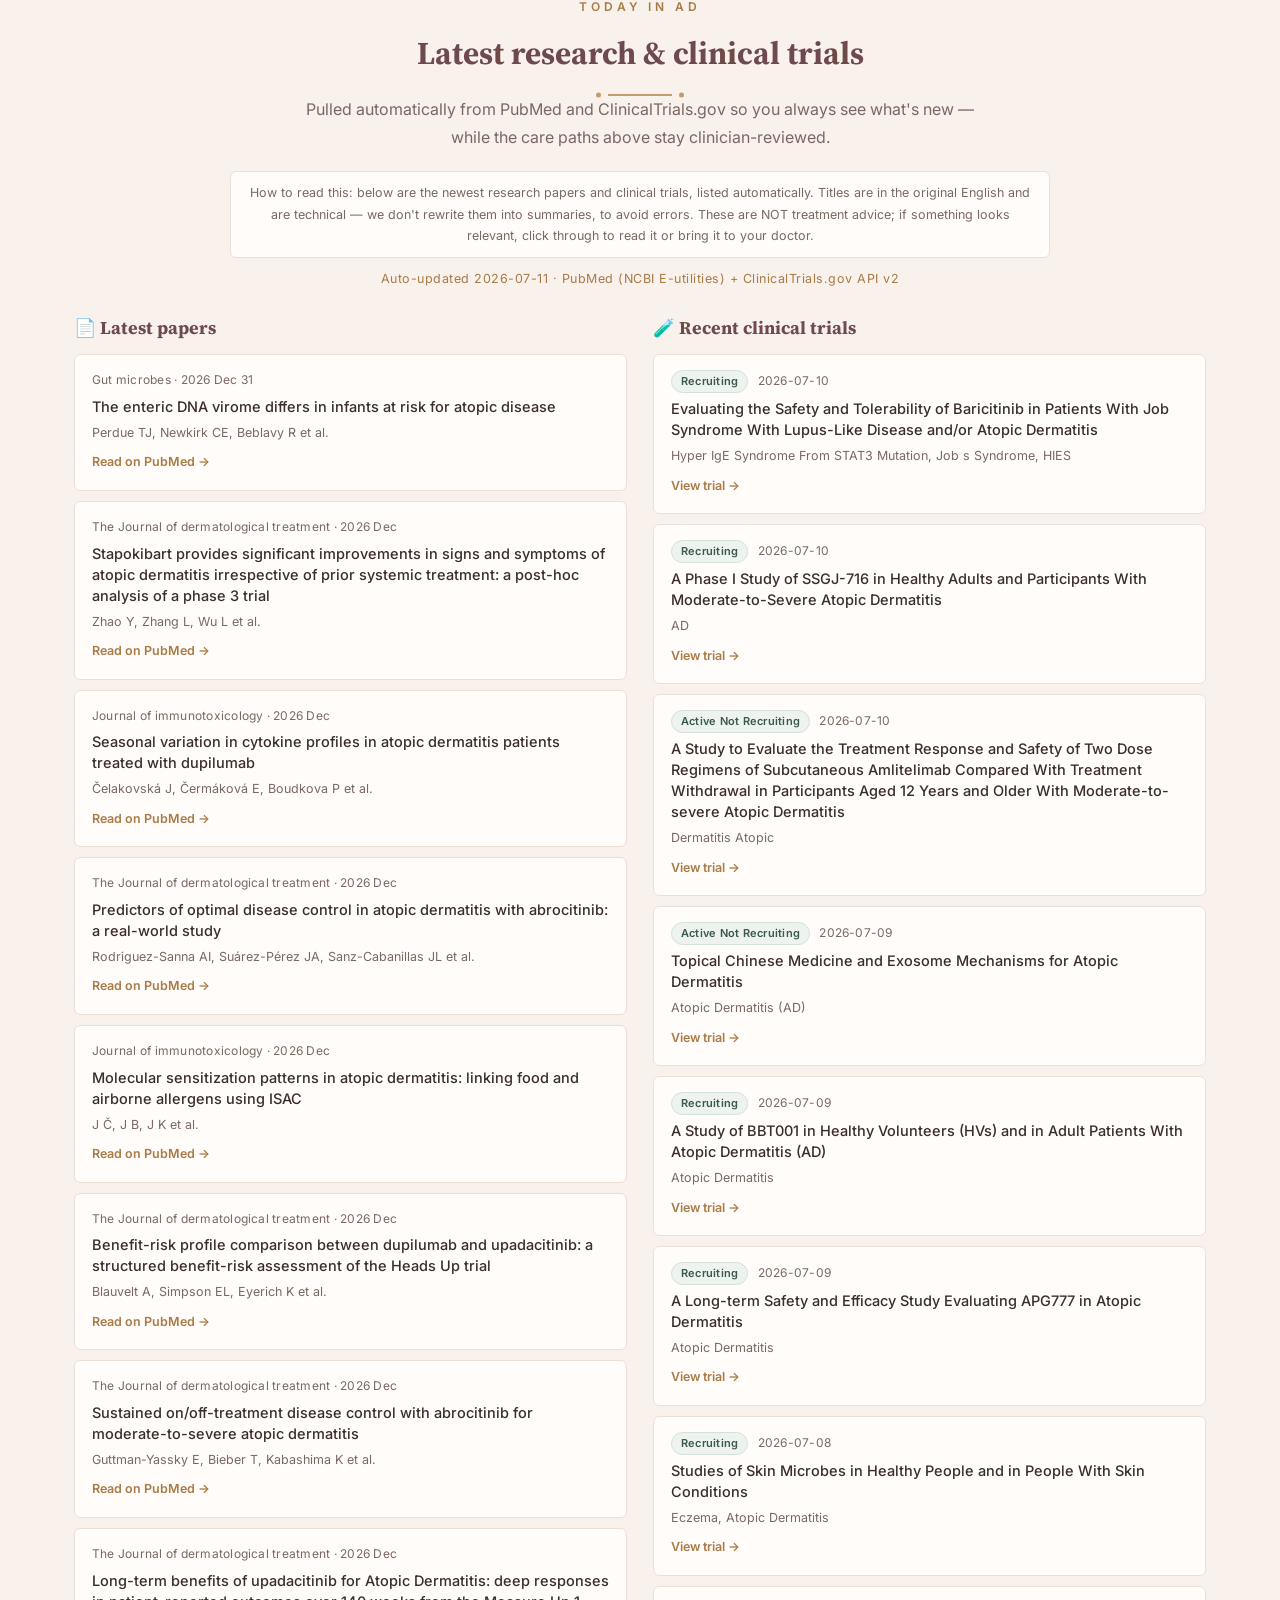
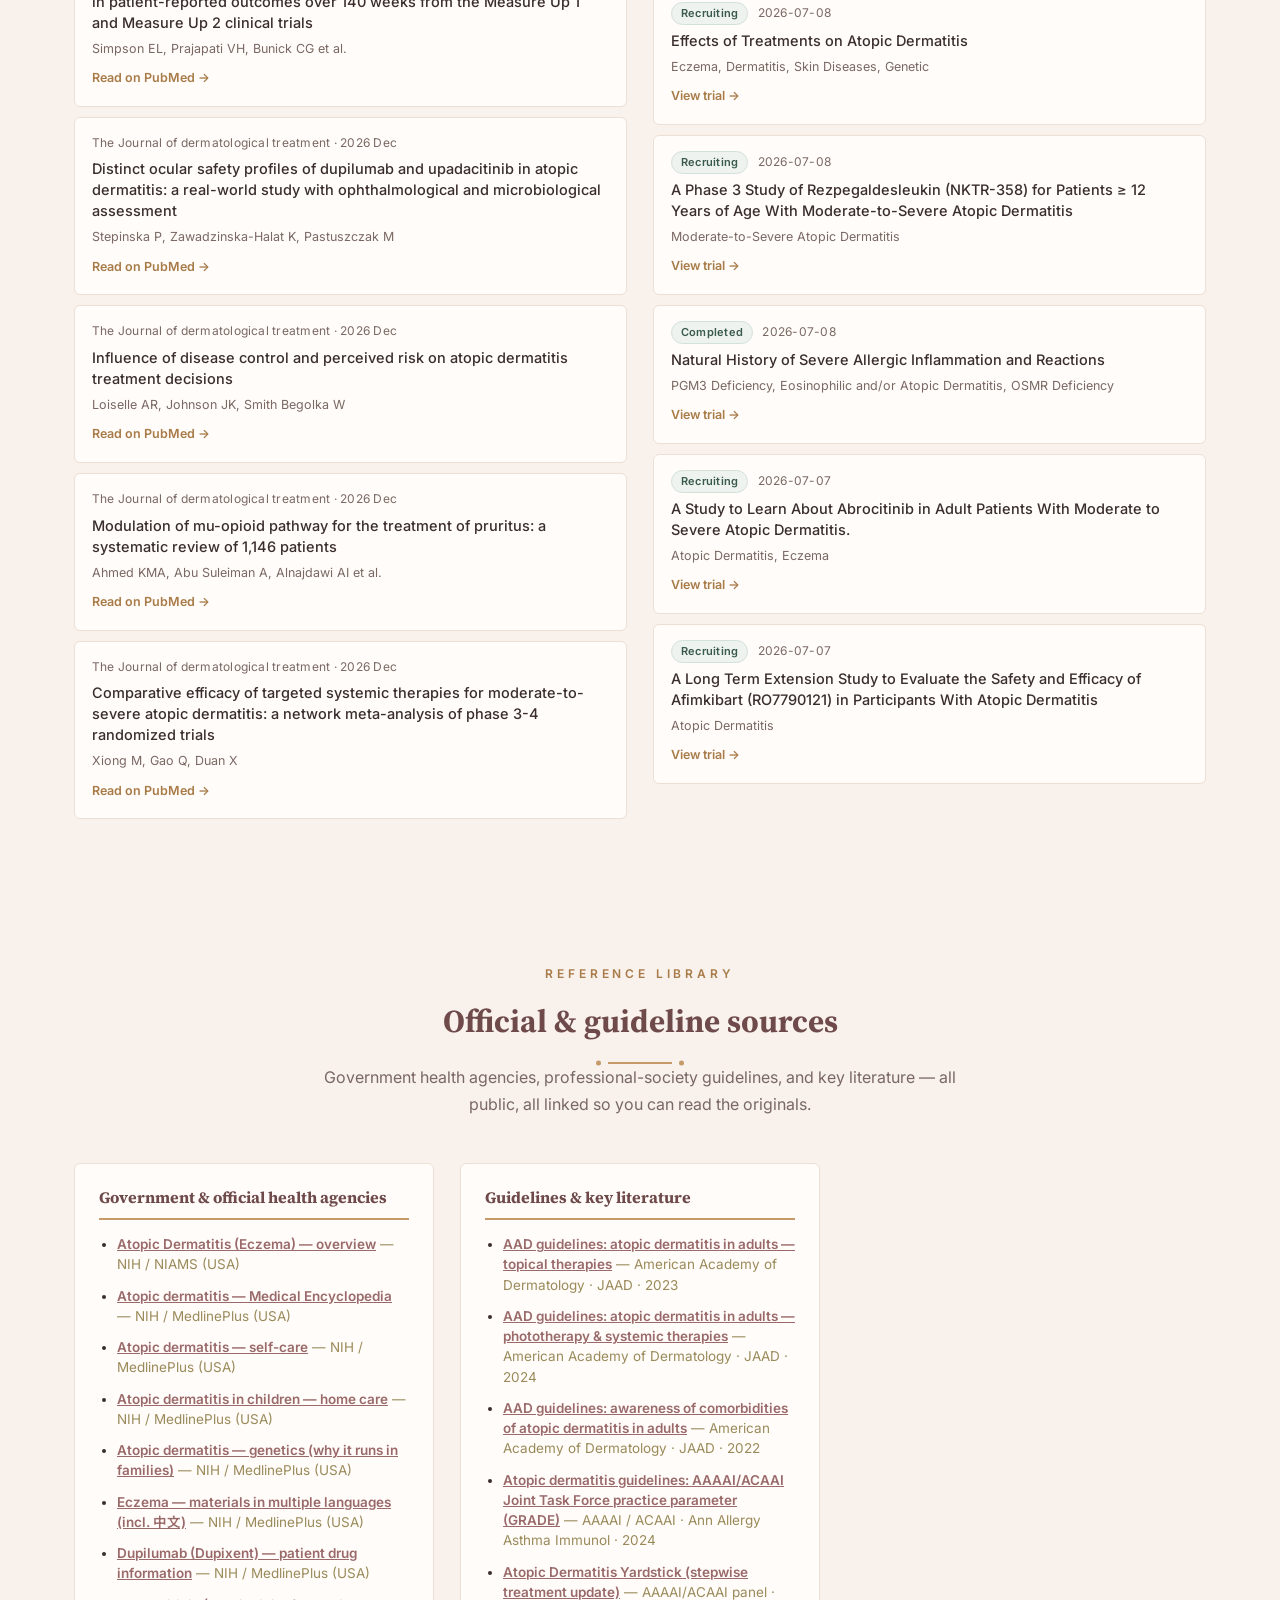
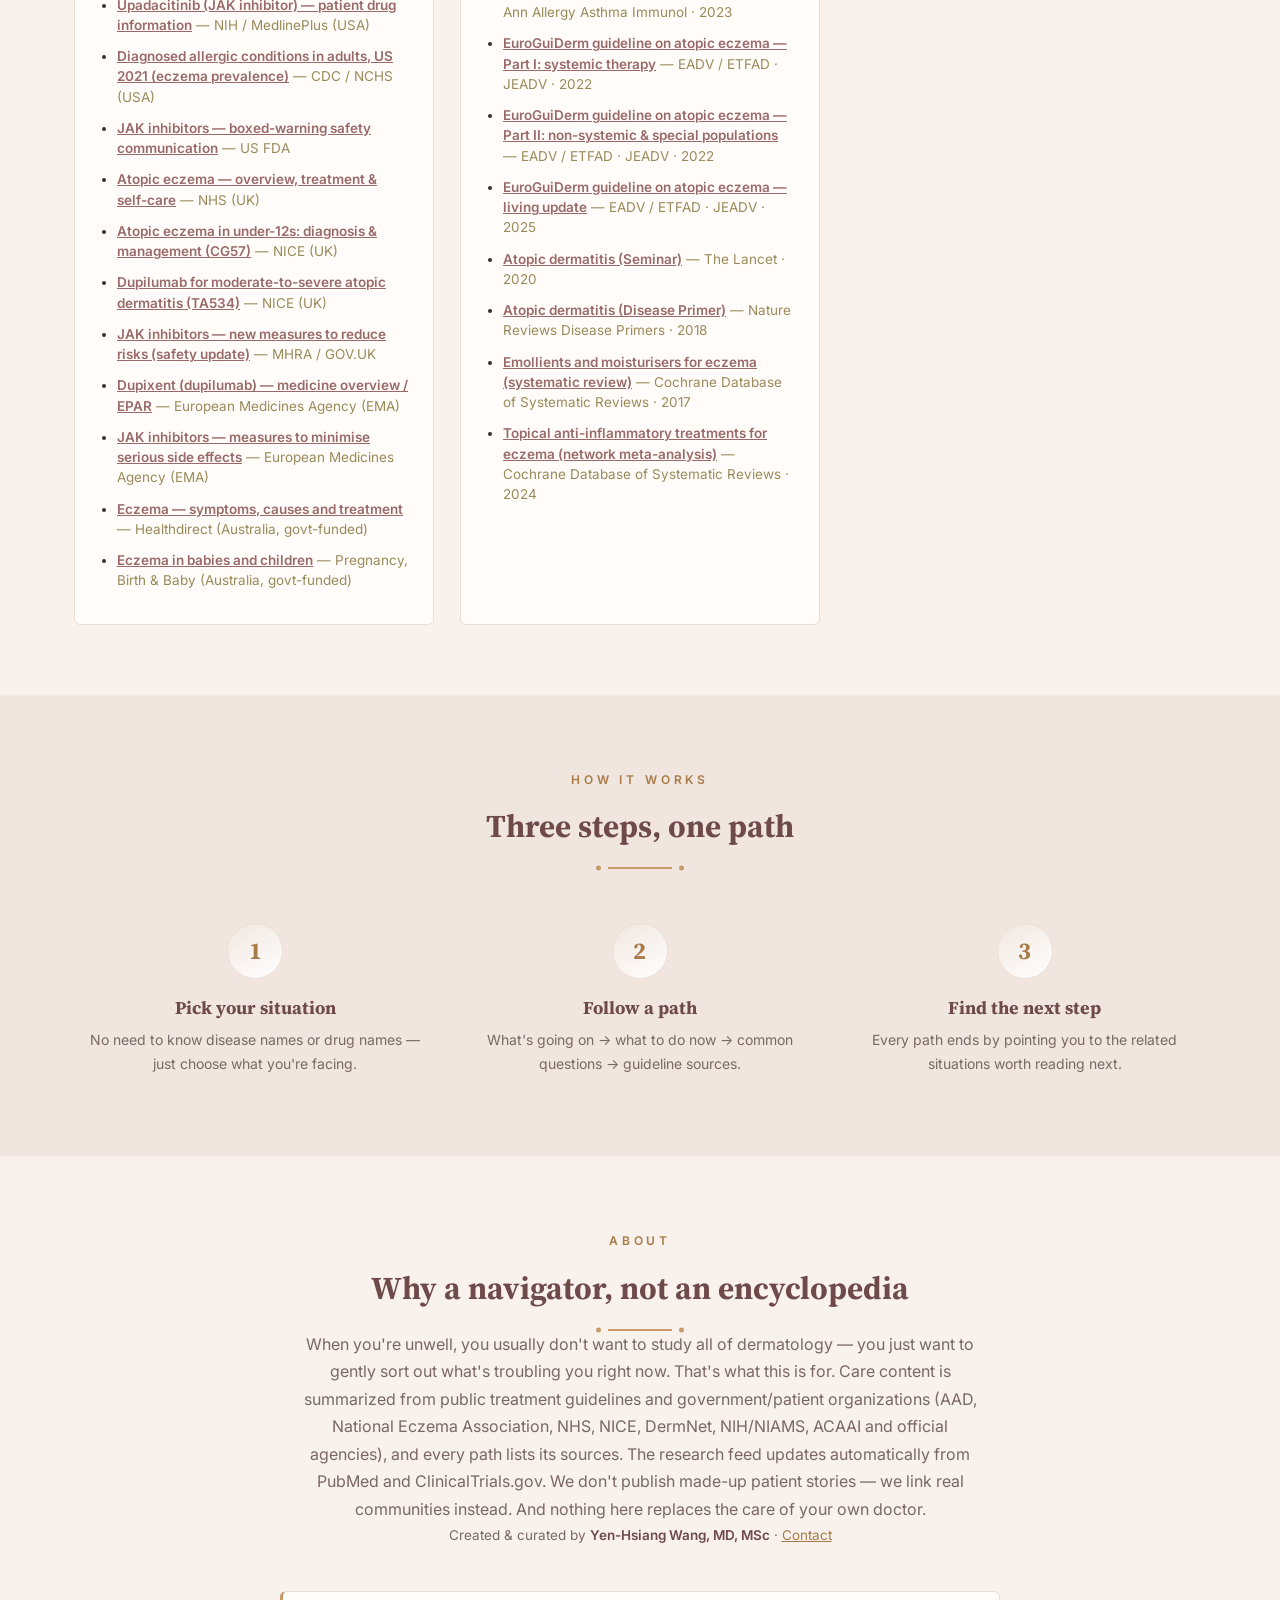
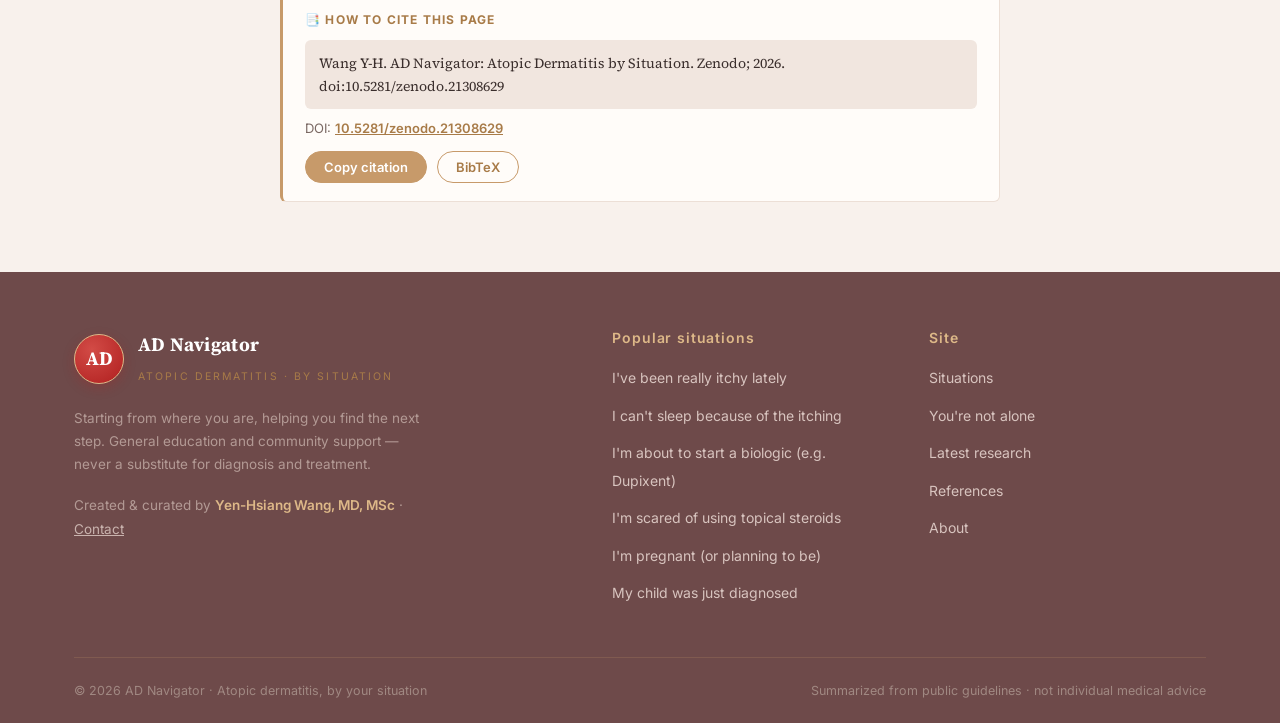
==== commit c3d6d526: "feat: wire in Zenodo DOI 10.5281/zenodo.21308629 - On-page citation block now shows the DOI + DOI-ba" ====
--- a/index.html
+++ b/index.html
@@ -11,6 +11,16 @@
 <meta property="og:url" content="https://rogerking928.github.io/ad-navigator/" />
 <meta name="theme-color" content="#6e4a4a" />
 <link rel="canonical" href="https://rogerking928.github.io/ad-navigator/" />
+<!-- Scholarly citation metadata (Highwire + Dublin Core) -->
+<meta name="citation_title" content="AD Navigator: Atopic Dermatitis by Situation" />
+<meta name="citation_author" content="Wang, Yen-Hsiang" />
+<meta name="citation_publication_date" content="2026" />
+<meta name="citation_doi" content="10.5281/zenodo.21308629" />
+<meta name="citation_public_url" content="https://rogerking928.github.io/ad-navigator/" />
+<meta name="DC.title" content="AD Navigator: Atopic Dermatitis by Situation" />
+<meta name="DC.creator" content="Wang, Yen-Hsiang" />
+<meta name="DC.date" content="2026" />
+<meta name="DC.identifier" content="https://doi.org/10.5281/zenodo.21308629" />
 <link rel="icon" href="favicon.svg" type="image/svg+xml" />
 <link rel="preconnect" href="https://fonts.googleapis.com">
 <link rel="preconnect" href="https://fonts.gstatic.com" crossorigin>
--- a/assets/styles.css
+++ b/assets/styles.css
@@ -258,6 +258,8 @@
 .cite-box{max-width:720px;margin:26px auto 0;background:var(--paper);border:1px solid var(--line);border-left:3px solid var(--brass);border-radius:var(--radius);padding:18px 22px;text-align:left;}
 .cite-label{font-family:var(--sans);font-size:12px;font-weight:700;letter-spacing:.1em;text-transform:uppercase;color:var(--brass-deep);margin-bottom:10px;}
 .cite-text{font-family:"Source Serif 4",Georgia,serif;font-size:14px;color:var(--ink);line-height:1.6;background:var(--cream-2);border-radius:var(--radius);padding:12px 14px;word-break:break-word;}
+.cite-doi{margin-top:8px;font-size:13px;color:var(--ink-soft);}
+.cite-doi a{color:var(--brass-deep);font-weight:600;text-decoration:underline;}
 .cite-actions{display:flex;gap:10px;margin-top:12px;flex-wrap:wrap;}
 .cite-btn{font-family:var(--sans);font-size:13px;font-weight:600;color:#fff;background:var(--brass);border:1px solid var(--brass);border-radius:20px;padding:7px 18px;cursor:pointer;transition:all .2s;}
 .cite-btn:hover{background:var(--brass-deep);border-color:var(--brass-deep);}
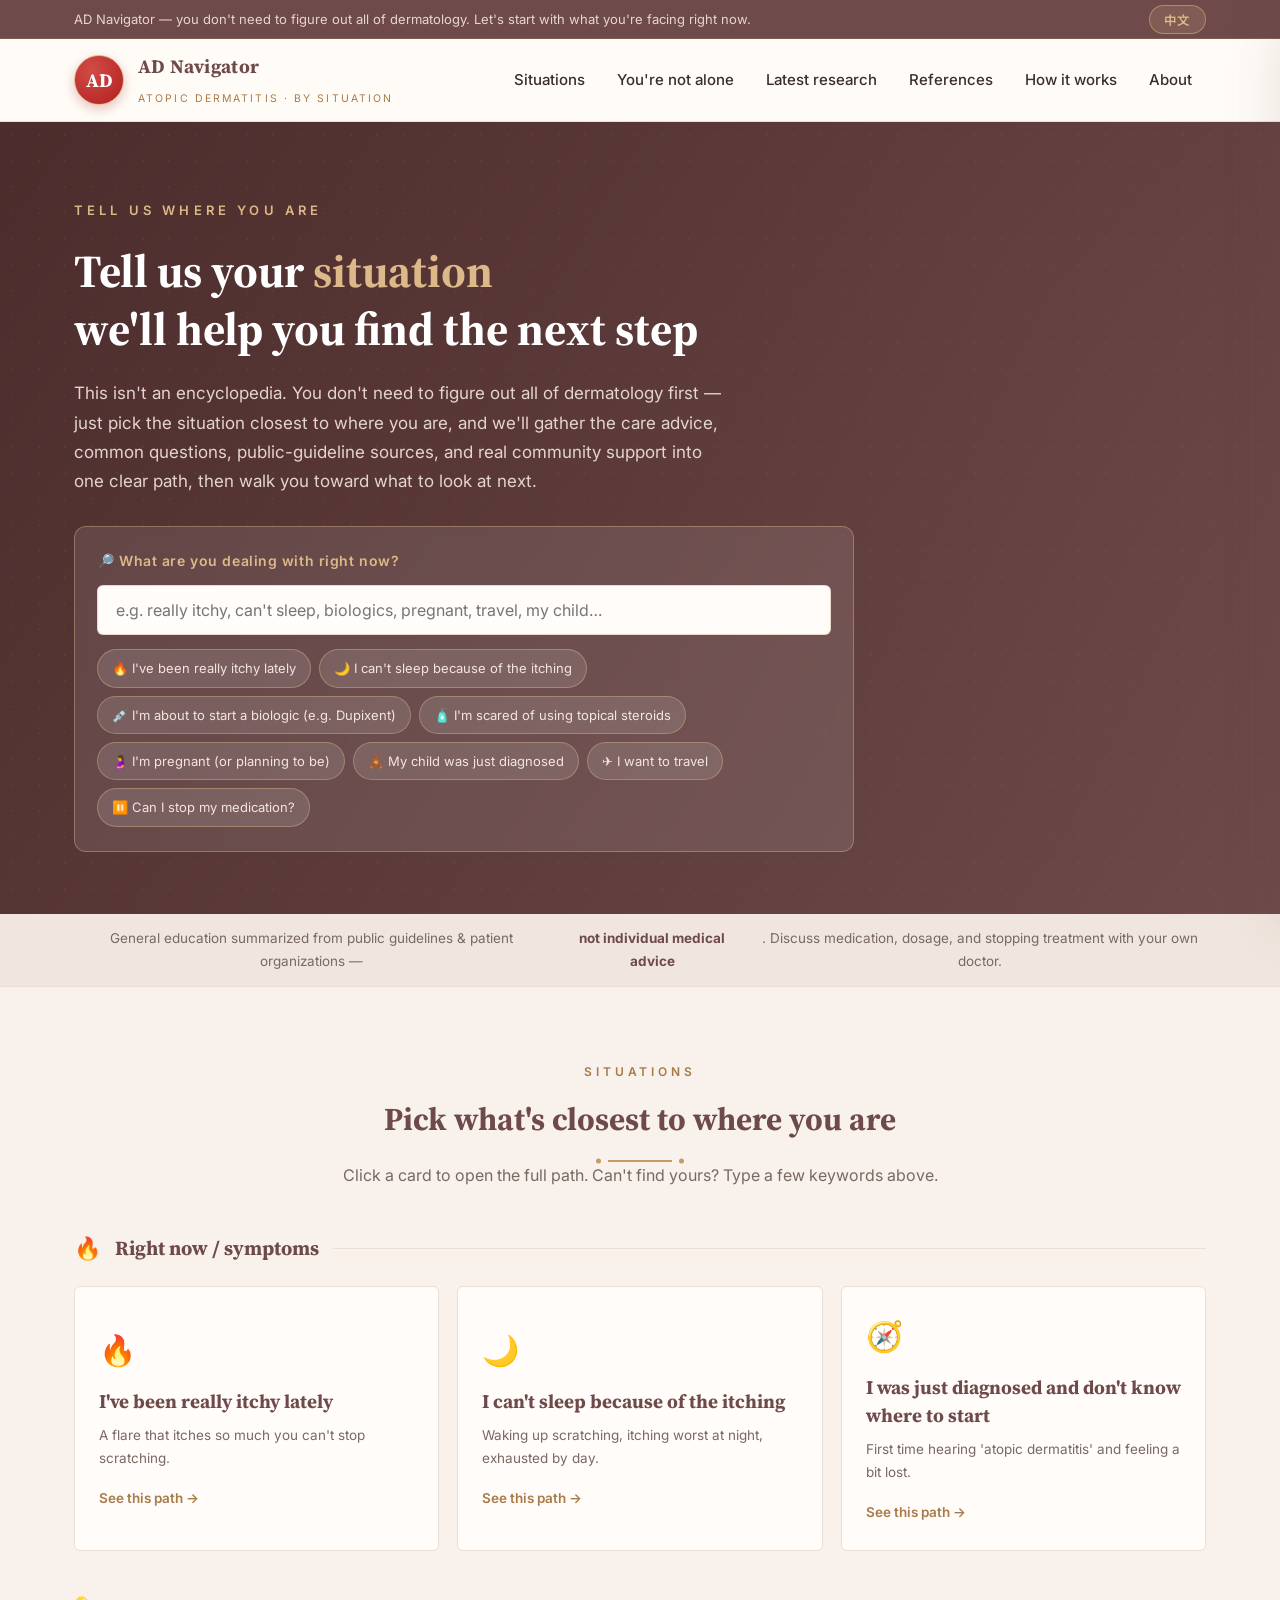
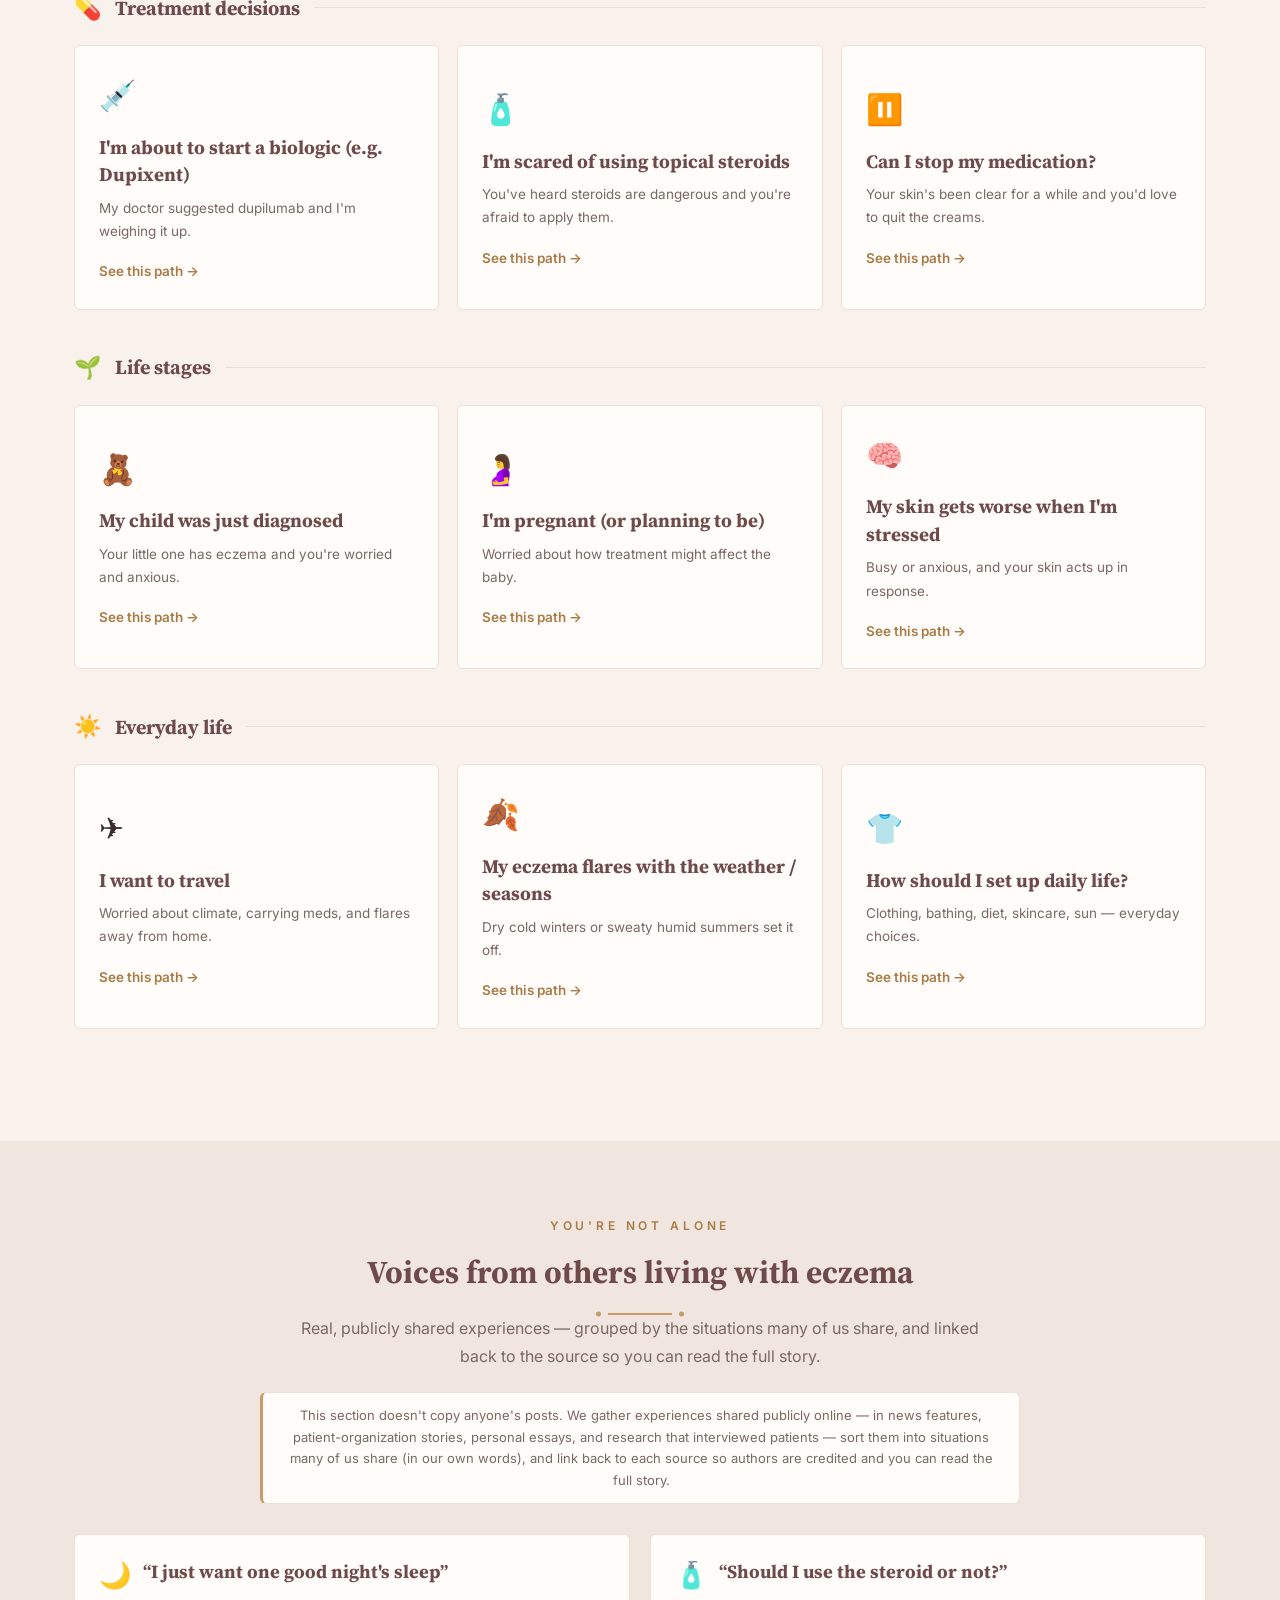
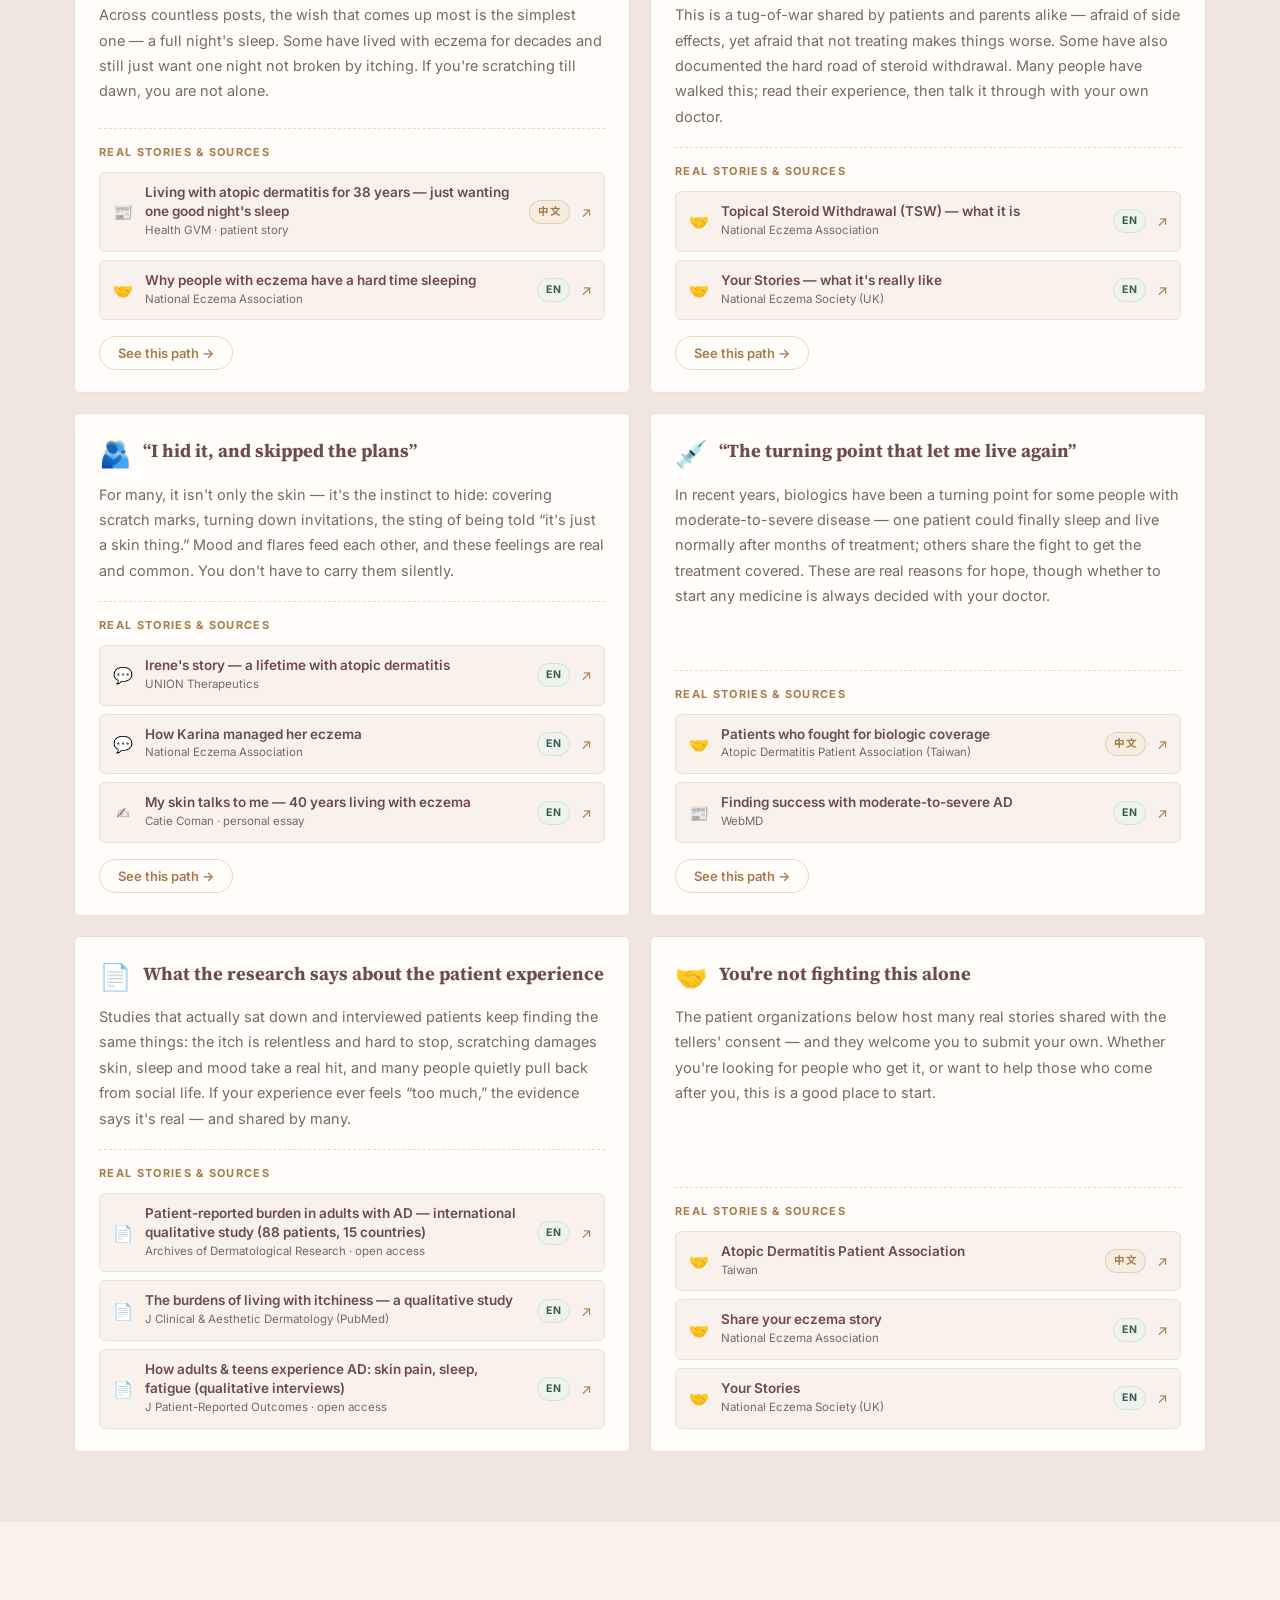
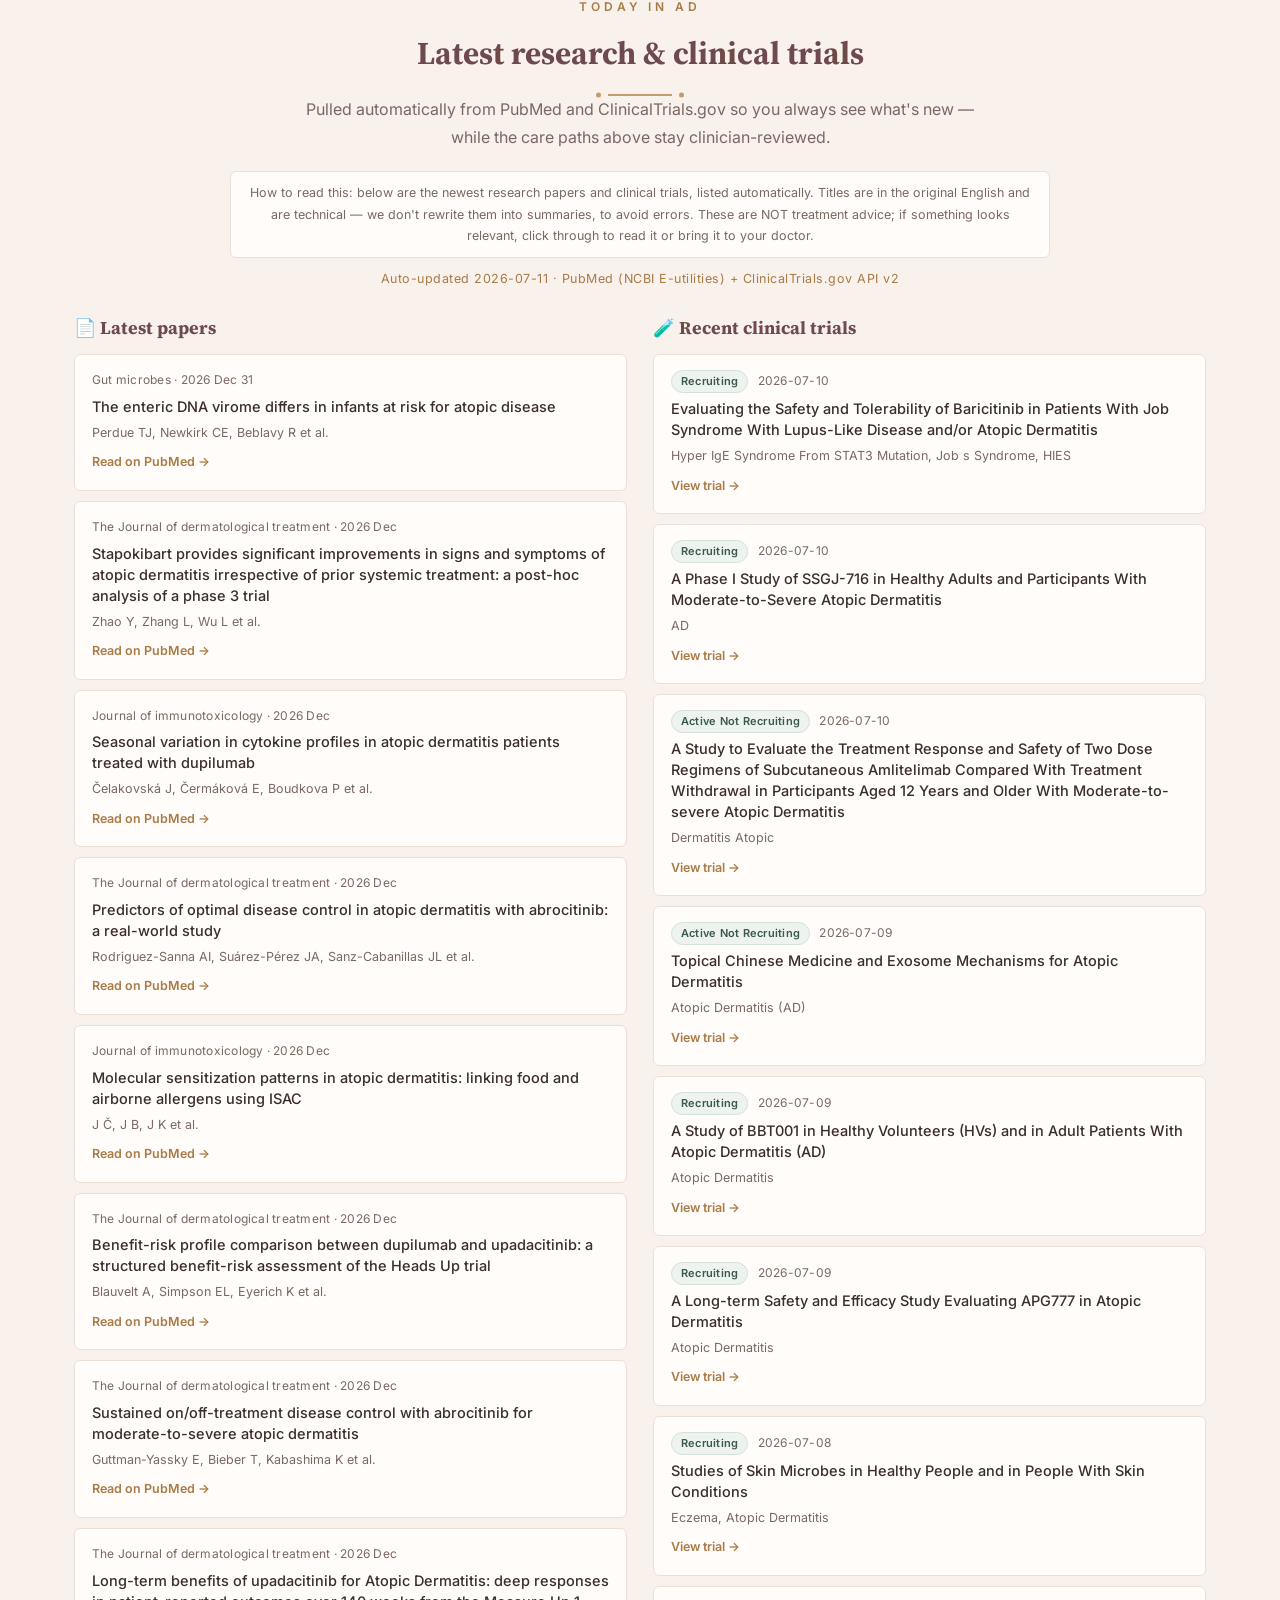
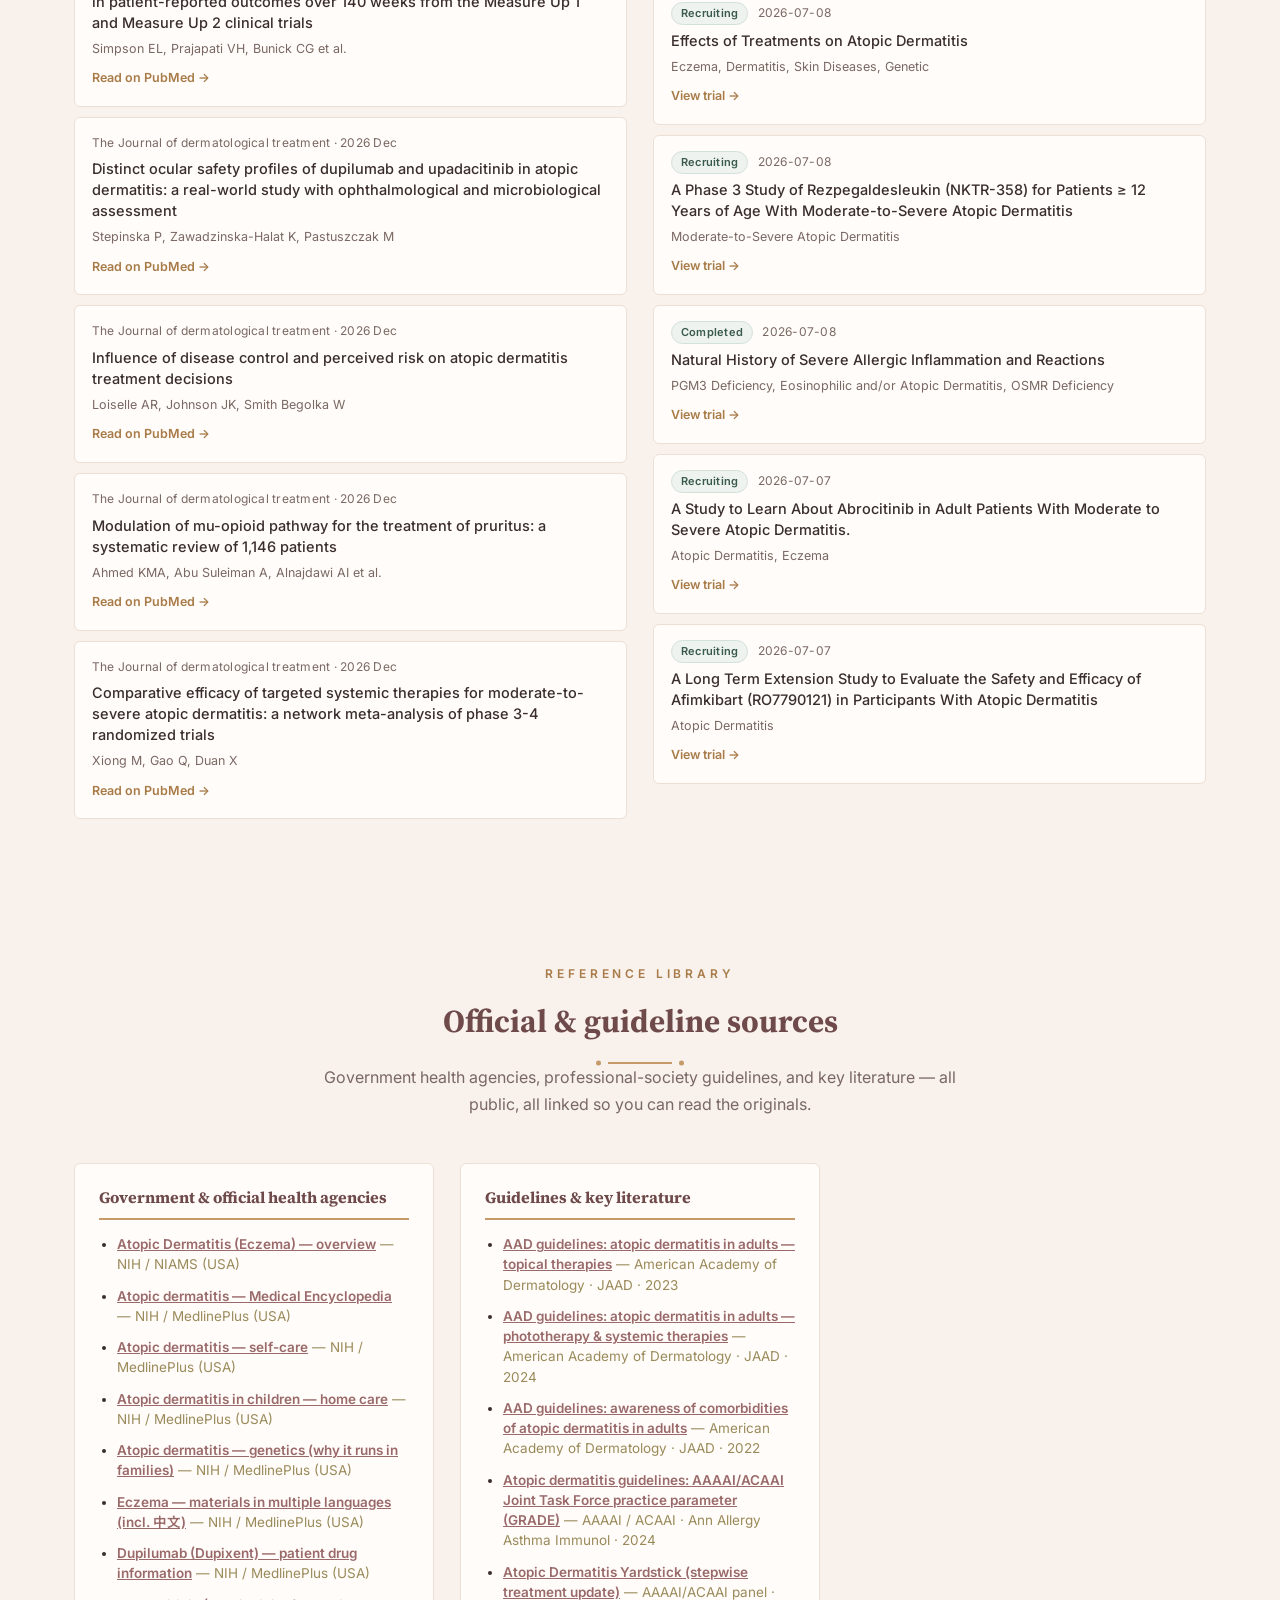
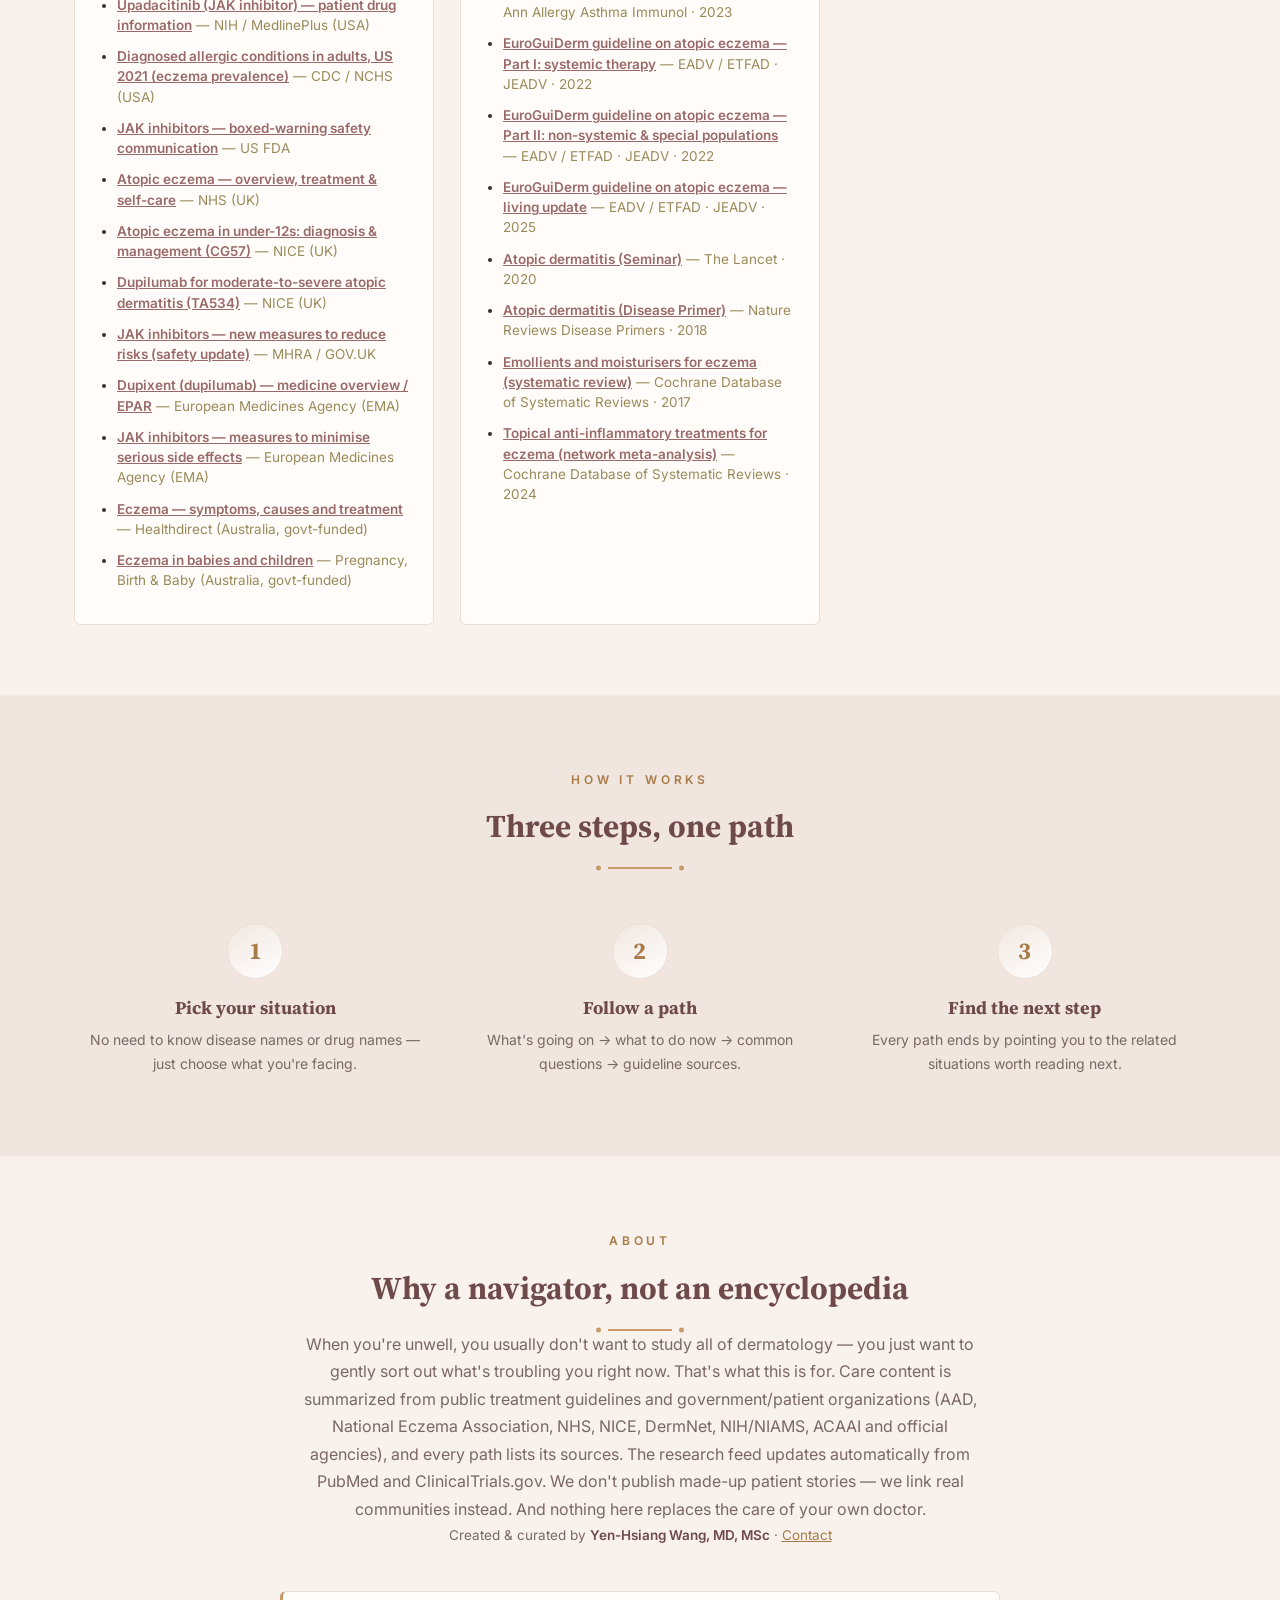
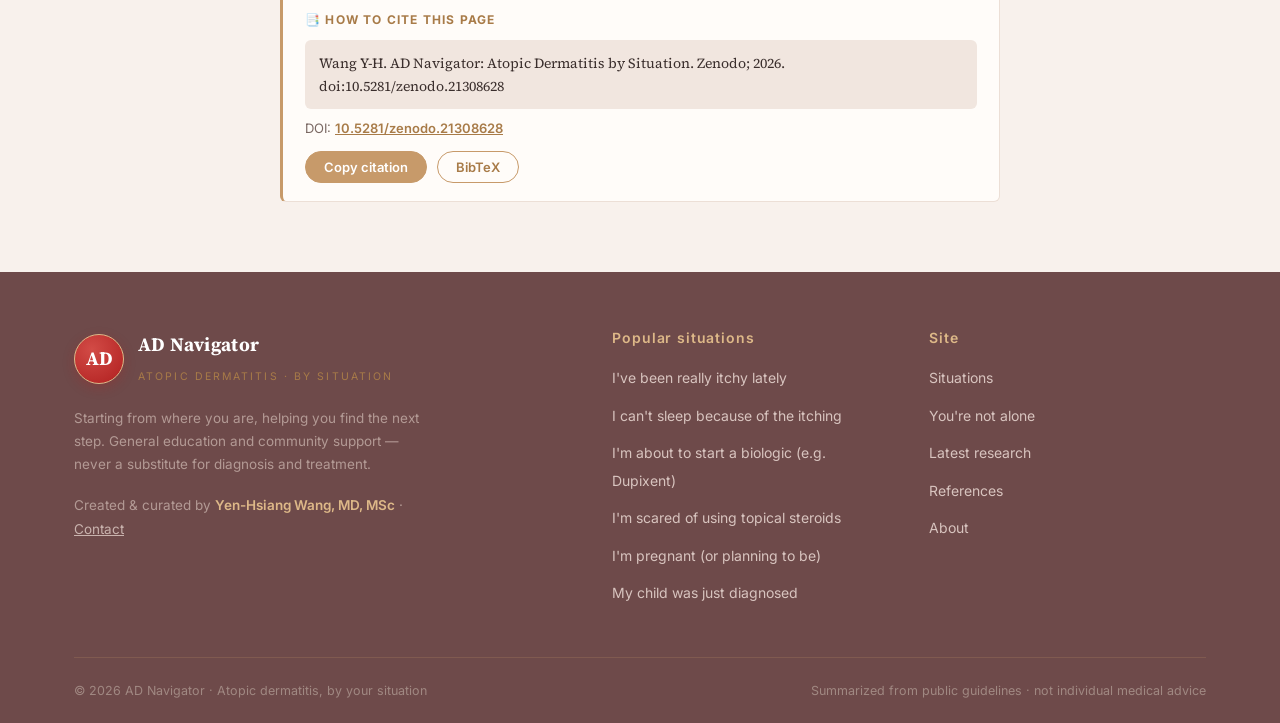
==== commit bf72c194: "chore: align citation metadata with VIGIL conventions - Author: add email, ORCID (0000-0003-0307-844" ====
--- a/index.html
+++ b/index.html
@@ -15,12 +15,12 @@
 <meta name="citation_title" content="AD Navigator: Atopic Dermatitis by Situation" />
 <meta name="citation_author" content="Wang, Yen-Hsiang" />
 <meta name="citation_publication_date" content="2026" />
-<meta name="citation_doi" content="10.5281/zenodo.21308629" />
+<meta name="citation_doi" content="10.5281/zenodo.21308628" />
 <meta name="citation_public_url" content="https://rogerking928.github.io/ad-navigator/" />
 <meta name="DC.title" content="AD Navigator: Atopic Dermatitis by Situation" />
 <meta name="DC.creator" content="Wang, Yen-Hsiang" />
 <meta name="DC.date" content="2026" />
-<meta name="DC.identifier" content="https://doi.org/10.5281/zenodo.21308629" />
+<meta name="DC.identifier" content="https://doi.org/10.5281/zenodo.21308628" />
 <link rel="icon" href="favicon.svg" type="image/svg+xml" />
 <link rel="preconnect" href="https://fonts.googleapis.com">
 <link rel="preconnect" href="https://fonts.gstatic.com" crossorigin>
